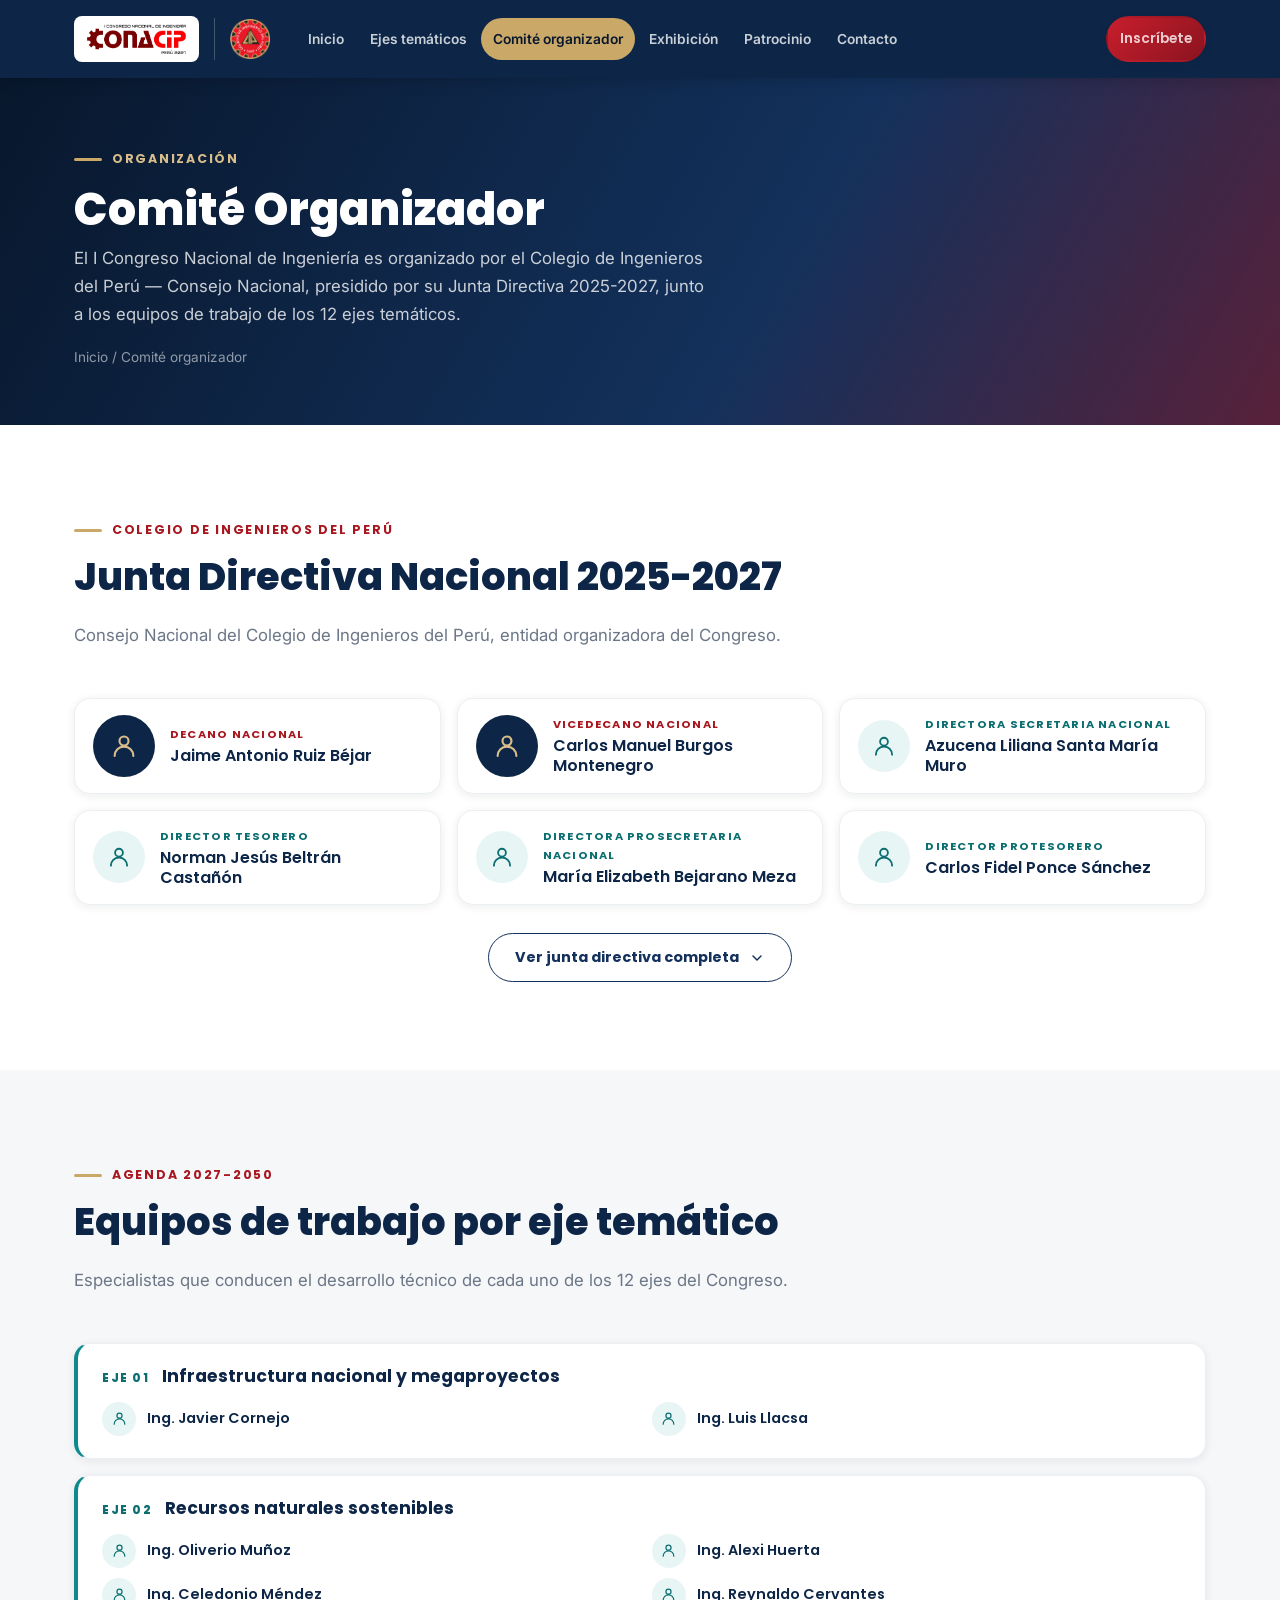
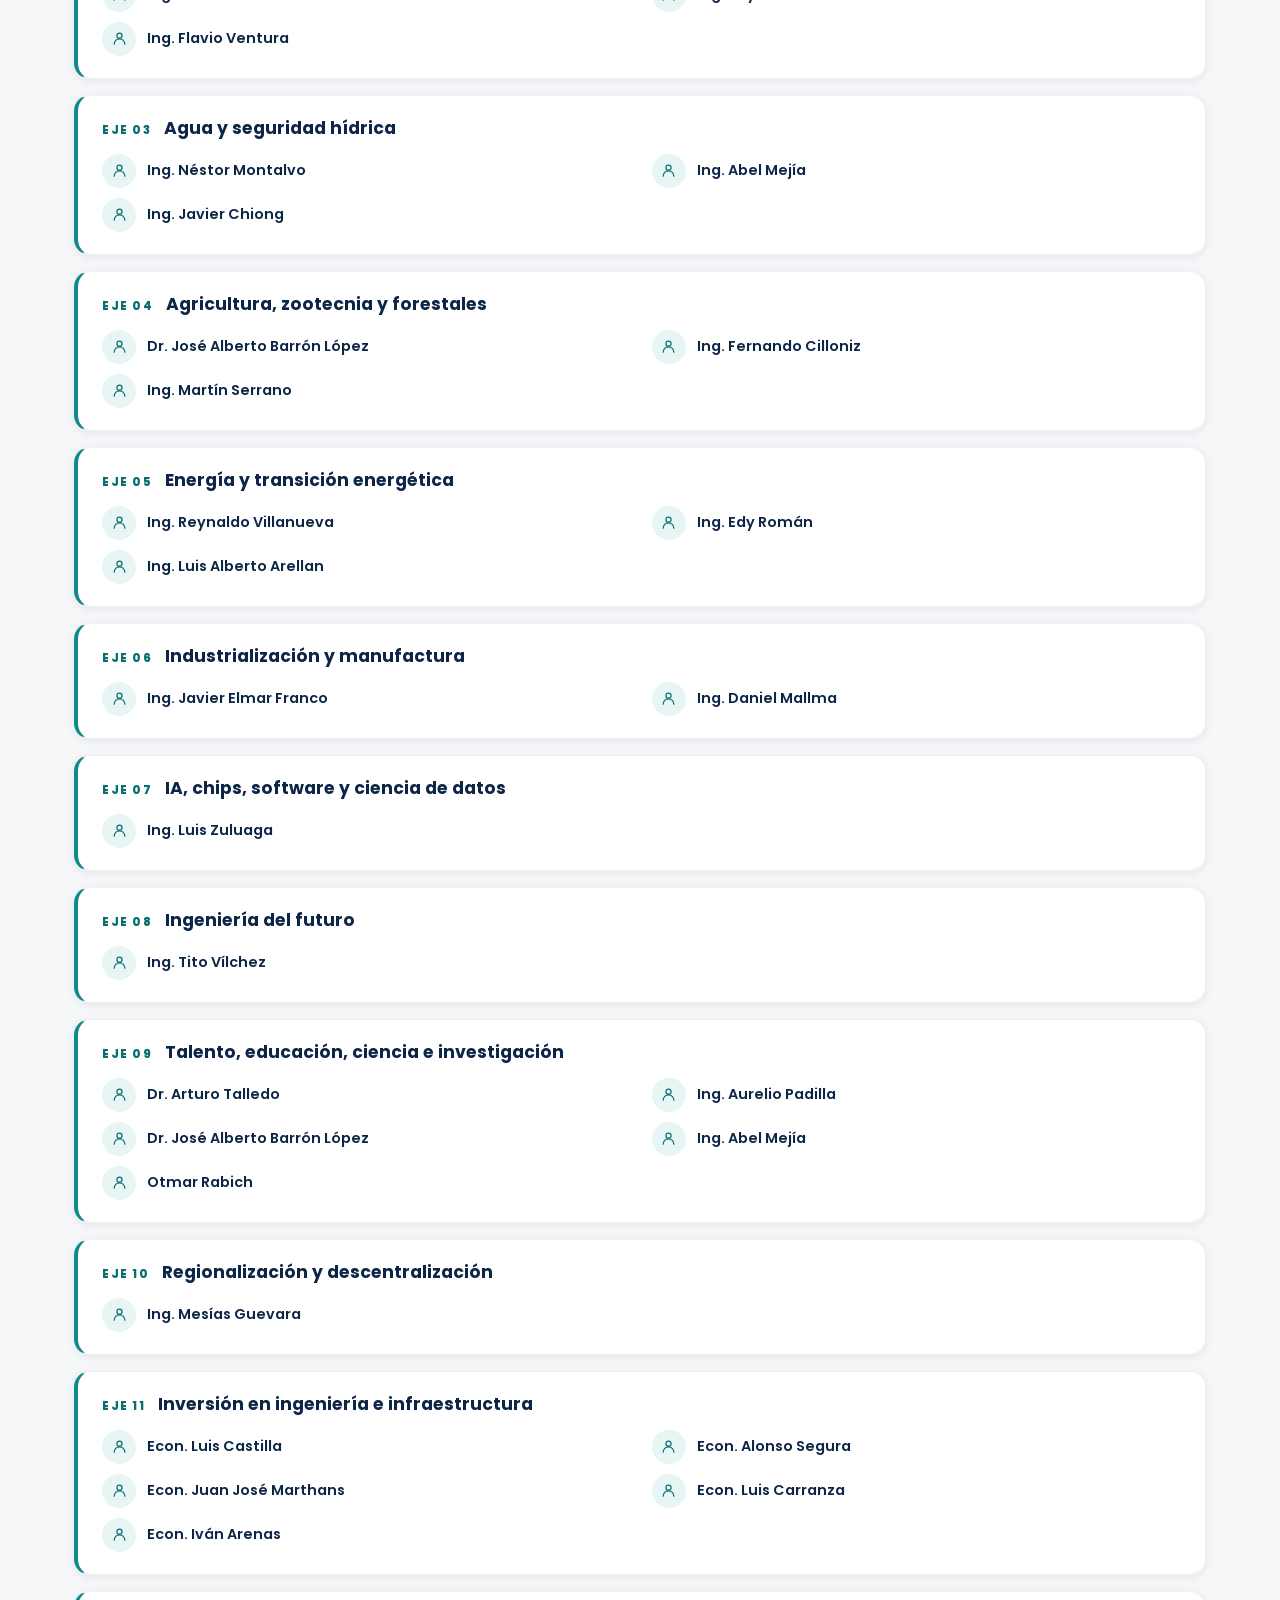
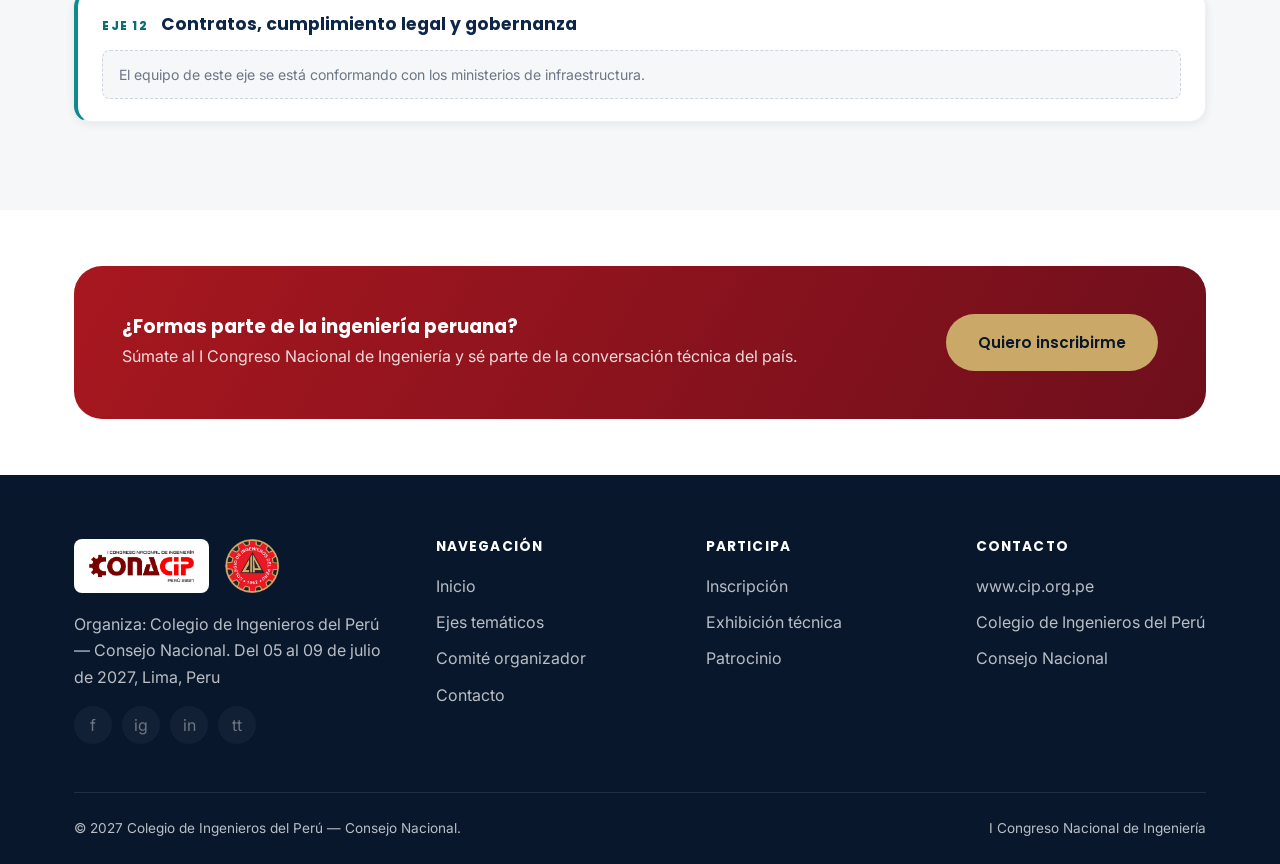
==== comite-organizador.html @ ab1a4683 "V1: VersionEstableDiseñoPrincipal" ====
<!DOCTYPE html>
<html lang="es">
<head>
<meta charset="UTF-8">
<meta name="viewport" content="width=device-width, initial-scale=1.0">
<title>Comité Organizador — I Congreso Nacional de Ingeniería 2027</title>
<meta name="description" content="Comité Organizador del I Congreso Nacional de Ingeniería: Junta Directiva 2025-2027 del Colegio de Ingenieros del Perú y equipos de trabajo de los 12 ejes temáticos.">
<link rel="preconnect" href="https://fonts.googleapis.com">
<link rel="preconnect" href="https://fonts.gstatic.com" crossorigin>
<link href="https://fonts.googleapis.com/css2?family=Inter:wght@400;500;600;700&family=Poppins:wght@600;700;800&display=swap" rel="stylesheet">
<link rel="stylesheet" href="css/styles.css">
<link rel="stylesheet" href="css/styles-v3.css">
<script>
/* Habilita la aparicion al hacer scroll antes del primer pintado, para que el
   contenido no se vea y luego se esconda. Si js/main.js no llega a activar el
   observador, el respaldo muestra todo igualmente. */
(function () {
  var d = document.documentElement;
  d.classList.add("reveal-on");
  setTimeout(function () {
    if (!d.classList.contains("reveal-ready")) d.classList.remove("reveal-on");
  }, 2500);
})();
</script>
</head>
<body class="v3">

<header class="site-header">
  <div class="container">
    <a href="index.html" class="brand-lockup" aria-label="I Congreso Nacional de Ingeniería — Colegio de Ingenieros del Perú">
      <span class="plate"><img src="assets/img/logo-conacip.png" alt="I Congreso Nacional de Ingeniería — CONACIP Perú 2027"></span>
      <span class="rule" aria-hidden="true"></span>
      <img src="assets/img/logo-cip-seal.png" alt="Colegio de Ingenieros del Perú" class="seal">
    </a>
    <nav class="nav">
      <a href="index.html">Inicio</a>
      <a href="ejes-tematicos.html">Ejes temáticos</a>
      <a href="comite-organizador.html" class="active">Comité organizador</a>
      <a href="exhibicion.html">Exhibición</a>
      <a href="patrocinio.html">Patrocinio</a>
      <a href="contacto.html">Contacto</a>
      <a href="inscripcion.html" class="btn btn-primary nav-cta">Inscríbete</a>
    </nav>
    <button class="nav-toggle" aria-label="Abrir menú" aria-expanded="false">
      <span></span><span></span><span></span>
    </button>
  </div>
</header>

<div class="page-header">
  <div class="container">
    <span class="eyebrow">Organización</span>
    <h1>Comité Organizador</h1>
    <p>El I Congreso Nacional de Ingeniería es organizado por el Colegio de Ingenieros del Perú — Consejo Nacional, presidido por su Junta Directiva 2025-2027, junto a los equipos de trabajo de los 12 ejes temáticos.</p>
    <p class="crumb"><a href="index.html">Inicio</a> / Comité organizador</p>
  </div>
</div>

<section>
  <div class="container">
    <div class="section-head">
      <span class="eyebrow">Colegio de Ingenieros del Perú</span>
      <h2>Junta Directiva Nacional 2025-2027</h2>
      <p>Consejo Nacional del Colegio de Ingenieros del Perú, entidad organizadora del Congreso.</p>
    </div>

    <!-- Junta Directiva Nacional: los seis cargos nacionales -->
    <div class="personas">
          <div class="persona persona-lead">
            <span class="avatar"><svg viewBox="0 0 24 24" fill="none" stroke="currentColor" stroke-width="1.7" stroke-linecap="round" stroke-linejoin="round" aria-hidden="true"><circle cx="12" cy="8" r="3.6"/><path d="M4.5 20a7.5 7.5 0 0 1 15 0"/></svg></span>
            <div class="persona-datos">
              <span class="persona-cargo">Decano Nacional</span>
              <span class="persona-nombre">Jaime Antonio Ruiz Béjar</span>
            </div>
          </div>
          <div class="persona persona-lead">
            <span class="avatar"><svg viewBox="0 0 24 24" fill="none" stroke="currentColor" stroke-width="1.7" stroke-linecap="round" stroke-linejoin="round" aria-hidden="true"><circle cx="12" cy="8" r="3.6"/><path d="M4.5 20a7.5 7.5 0 0 1 15 0"/></svg></span>
            <div class="persona-datos">
              <span class="persona-cargo">Vicedecano Nacional</span>
              <span class="persona-nombre">Carlos Manuel Burgos Montenegro</span>
            </div>
          </div>
          <div class="persona">
            <span class="avatar"><svg viewBox="0 0 24 24" fill="none" stroke="currentColor" stroke-width="1.7" stroke-linecap="round" stroke-linejoin="round" aria-hidden="true"><circle cx="12" cy="8" r="3.6"/><path d="M4.5 20a7.5 7.5 0 0 1 15 0"/></svg></span>
            <div class="persona-datos">
              <span class="persona-cargo">Directora Secretaria Nacional</span>
              <span class="persona-nombre">Azucena Liliana Santa María Muro</span>
            </div>
          </div>
          <div class="persona">
            <span class="avatar"><svg viewBox="0 0 24 24" fill="none" stroke="currentColor" stroke-width="1.7" stroke-linecap="round" stroke-linejoin="round" aria-hidden="true"><circle cx="12" cy="8" r="3.6"/><path d="M4.5 20a7.5 7.5 0 0 1 15 0"/></svg></span>
            <div class="persona-datos">
              <span class="persona-cargo">Director Tesorero</span>
              <span class="persona-nombre">Norman Jesús Beltrán Castañón</span>
            </div>
          </div>
          <div class="persona">
            <span class="avatar"><svg viewBox="0 0 24 24" fill="none" stroke="currentColor" stroke-width="1.7" stroke-linecap="round" stroke-linejoin="round" aria-hidden="true"><circle cx="12" cy="8" r="3.6"/><path d="M4.5 20a7.5 7.5 0 0 1 15 0"/></svg></span>
            <div class="persona-datos">
              <span class="persona-cargo">Directora Prosecretaria Nacional</span>
              <span class="persona-nombre">María Elizabeth Bejarano Meza</span>
            </div>
          </div>
          <div class="persona">
            <span class="avatar"><svg viewBox="0 0 24 24" fill="none" stroke="currentColor" stroke-width="1.7" stroke-linecap="round" stroke-linejoin="round" aria-hidden="true"><circle cx="12" cy="8" r="3.6"/><path d="M4.5 20a7.5 7.5 0 0 1 15 0"/></svg></span>
            <div class="persona-datos">
              <span class="persona-cargo">Director Protesorero</span>
              <span class="persona-nombre">Carlos Fidel Ponce Sánchez</span>
            </div>
          </div>
    </div>

    <div class="ver-completo">
      <!-- El panel de abajo empieza abierto; js/main.js lo cierra al cargar.
           Asi, si el JavaScript falla, la informacion sigue estando visible. -->
      <button type="button" class="btn-ver" data-ver-completo
              aria-expanded="true" aria-controls="junta-completa">
        <span>Ver junta directiva completa</span>
        <svg viewBox="0 0 24 24" fill="none" stroke="currentColor" stroke-width="2.2"
             stroke-linecap="round" stroke-linejoin="round" aria-hidden="true">
          <path d="M6 9l6 6 6-6"/>
        </svg>
      </button>
    </div>

    <div class="panel-junta" id="junta-completa">
      <div class="bloque">
        <h3>Past Decana Nacional</h3>
        <div class="personas">
          <div class="persona">
            <span class="avatar"><svg viewBox="0 0 24 24" fill="none" stroke="currentColor" stroke-width="1.7" stroke-linecap="round" stroke-linejoin="round" aria-hidden="true"><circle cx="12" cy="8" r="3.6"/><path d="M4.5 20a7.5 7.5 0 0 1 15 0"/></svg></span>
            <div class="persona-datos">
              <span class="persona-cargo">Past Decana Nacional</span>
              <span class="persona-nombre">María del Carmen Ponce Mejía</span>
            </div>
          </div>
        </div>
      </div>

      <div class="bloque">
        <h3>Decanos de Consejos Departamentales</h3>
        <div class="personas">
          <div class="persona">
            <span class="avatar"><svg viewBox="0 0 24 24" fill="none" stroke="currentColor" stroke-width="1.7" stroke-linecap="round" stroke-linejoin="round" aria-hidden="true"><circle cx="12" cy="8" r="3.6"/><path d="M4.5 20a7.5 7.5 0 0 1 15 0"/></svg></span>
            <div class="persona-datos">
              <span class="persona-cargo">Decano CD Amazonas</span>
              <span class="persona-nombre">Carlos Humberto Durango Guerra</span>
            </div>
          </div>
          <div class="persona">
            <span class="avatar"><svg viewBox="0 0 24 24" fill="none" stroke="currentColor" stroke-width="1.7" stroke-linecap="round" stroke-linejoin="round" aria-hidden="true"><circle cx="12" cy="8" r="3.6"/><path d="M4.5 20a7.5 7.5 0 0 1 15 0"/></svg></span>
            <div class="persona-datos">
              <span class="persona-cargo">Decano CD Apurímac</span>
              <span class="persona-nombre">William Hurtado Casaverde</span>
            </div>
          </div>
          <div class="persona">
            <span class="avatar"><svg viewBox="0 0 24 24" fill="none" stroke="currentColor" stroke-width="1.7" stroke-linecap="round" stroke-linejoin="round" aria-hidden="true"><circle cx="12" cy="8" r="3.6"/><path d="M4.5 20a7.5 7.5 0 0 1 15 0"/></svg></span>
            <div class="persona-datos">
              <span class="persona-cargo">Decano CD Huancavelica</span>
              <span class="persona-nombre">José Cayllahua Castro</span>
            </div>
          </div>
          <div class="persona">
            <span class="avatar"><svg viewBox="0 0 24 24" fill="none" stroke="currentColor" stroke-width="1.7" stroke-linecap="round" stroke-linejoin="round" aria-hidden="true"><circle cx="12" cy="8" r="3.6"/><path d="M4.5 20a7.5 7.5 0 0 1 15 0"/></svg></span>
            <div class="persona-datos">
              <span class="persona-cargo">Decano CD Huánuco</span>
              <span class="persona-nombre">Fernando Husserl Espinoza Soto</span>
            </div>
          </div>
          <div class="persona">
            <span class="avatar"><svg viewBox="0 0 24 24" fill="none" stroke="currentColor" stroke-width="1.7" stroke-linecap="round" stroke-linejoin="round" aria-hidden="true"><circle cx="12" cy="8" r="3.6"/><path d="M4.5 20a7.5 7.5 0 0 1 15 0"/></svg></span>
            <div class="persona-datos">
              <span class="persona-cargo">Decano CD Ica</span>
              <span class="persona-nombre">Ángel Rosan Huanca Borda</span>
            </div>
          </div>
          <div class="persona">
            <span class="avatar"><svg viewBox="0 0 24 24" fill="none" stroke="currentColor" stroke-width="1.7" stroke-linecap="round" stroke-linejoin="round" aria-hidden="true"><circle cx="12" cy="8" r="3.6"/><path d="M4.5 20a7.5 7.5 0 0 1 15 0"/></svg></span>
            <div class="persona-datos">
              <span class="persona-cargo">Decano CD Junín</span>
              <span class="persona-nombre">Nilo Maximino Fernández Aquino</span>
            </div>
          </div>
          <div class="persona">
            <span class="avatar"><svg viewBox="0 0 24 24" fill="none" stroke="currentColor" stroke-width="1.7" stroke-linecap="round" stroke-linejoin="round" aria-hidden="true"><circle cx="12" cy="8" r="3.6"/><path d="M4.5 20a7.5 7.5 0 0 1 15 0"/></svg></span>
            <div class="persona-datos">
              <span class="persona-cargo">Decano CD Loreto</span>
              <span class="persona-nombre">Jimmy Max Ramírez Villacorta</span>
            </div>
          </div>
          <div class="persona">
            <span class="avatar"><svg viewBox="0 0 24 24" fill="none" stroke="currentColor" stroke-width="1.7" stroke-linecap="round" stroke-linejoin="round" aria-hidden="true"><circle cx="12" cy="8" r="3.6"/><path d="M4.5 20a7.5 7.5 0 0 1 15 0"/></svg></span>
            <div class="persona-datos">
              <span class="persona-cargo">Decano CD Pasco</span>
              <span class="persona-nombre">Eduardo Juan Rojas Quispe</span>
            </div>
          </div>
          <div class="persona">
            <span class="avatar"><svg viewBox="0 0 24 24" fill="none" stroke="currentColor" stroke-width="1.7" stroke-linecap="round" stroke-linejoin="round" aria-hidden="true"><circle cx="12" cy="8" r="3.6"/><path d="M4.5 20a7.5 7.5 0 0 1 15 0"/></svg></span>
            <div class="persona-datos">
              <span class="persona-cargo">Decano CD Puno</span>
              <span class="persona-nombre">Wilhem Rogger Limachi Viamonte</span>
            </div>
          </div>
          <div class="persona">
            <span class="avatar"><svg viewBox="0 0 24 24" fill="none" stroke="currentColor" stroke-width="1.7" stroke-linecap="round" stroke-linejoin="round" aria-hidden="true"><circle cx="12" cy="8" r="3.6"/><path d="M4.5 20a7.5 7.5 0 0 1 15 0"/></svg></span>
            <div class="persona-datos">
              <span class="persona-cargo">Decano CD Tacna</span>
              <span class="persona-nombre">Rómulo Martín Chapi Riquelme</span>
            </div>
          </div>
          <div class="persona">
            <span class="avatar"><svg viewBox="0 0 24 24" fill="none" stroke="currentColor" stroke-width="1.7" stroke-linecap="round" stroke-linejoin="round" aria-hidden="true"><circle cx="12" cy="8" r="3.6"/><path d="M4.5 20a7.5 7.5 0 0 1 15 0"/></svg></span>
            <div class="persona-datos">
              <span class="persona-cargo">Decano CD Ucayali</span>
              <span class="persona-nombre">Manuel Antonio Gómez Ramírez</span>
            </div>
          </div>
        </div>
      </div>

      <p class="fuente-oficial">Relación oficial de directivos en
        <a href="https://www.cip.org.pe/directivos/" target="_blank" rel="noopener">cip.org.pe/directivos</a>.</p>
    </div>
  </div>
</section>

<section class="bg-gray">
  <div class="container">
    <div class="section-head">
      <span class="eyebrow">Agenda 2027-2050</span>
      <h2>Equipos de trabajo por eje temático</h2>
      <p>Especialistas que conducen el desarrollo técnico de cada uno de los 12 ejes del Congreso.</p>
    </div>

    <div class="equipos">
      <article class="equipo">
        <div class="equipo-head">
          <span class="equipo-num">Eje 01</span>
          <h3><a href="eje.html?eje=1">Infraestructura nacional y megaproyectos</a></h3>
        </div>
        <ul class="equipo-miembros">
          <li><span class="avatar"><svg viewBox="0 0 24 24" fill="none" stroke="currentColor" stroke-width="1.7" stroke-linecap="round" stroke-linejoin="round" aria-hidden="true"><circle cx="12" cy="8" r="3.6"/><path d="M4.5 20a7.5 7.5 0 0 1 15 0"/></svg></span><b>Ing. Javier Cornejo</b></li>
          <li><span class="avatar"><svg viewBox="0 0 24 24" fill="none" stroke="currentColor" stroke-width="1.7" stroke-linecap="round" stroke-linejoin="round" aria-hidden="true"><circle cx="12" cy="8" r="3.6"/><path d="M4.5 20a7.5 7.5 0 0 1 15 0"/></svg></span><b>Ing. Luis Llacsa</b></li>
        </ul>
      </article>
      <article class="equipo">
        <div class="equipo-head">
          <span class="equipo-num">Eje 02</span>
          <h3><a href="eje.html?eje=2">Recursos naturales sostenibles</a></h3>
        </div>
        <ul class="equipo-miembros">
          <li><span class="avatar"><svg viewBox="0 0 24 24" fill="none" stroke="currentColor" stroke-width="1.7" stroke-linecap="round" stroke-linejoin="round" aria-hidden="true"><circle cx="12" cy="8" r="3.6"/><path d="M4.5 20a7.5 7.5 0 0 1 15 0"/></svg></span><b>Ing. Oliverio Muñoz</b></li>
          <li><span class="avatar"><svg viewBox="0 0 24 24" fill="none" stroke="currentColor" stroke-width="1.7" stroke-linecap="round" stroke-linejoin="round" aria-hidden="true"><circle cx="12" cy="8" r="3.6"/><path d="M4.5 20a7.5 7.5 0 0 1 15 0"/></svg></span><b>Ing. Alexi Huerta</b></li>
          <li><span class="avatar"><svg viewBox="0 0 24 24" fill="none" stroke="currentColor" stroke-width="1.7" stroke-linecap="round" stroke-linejoin="round" aria-hidden="true"><circle cx="12" cy="8" r="3.6"/><path d="M4.5 20a7.5 7.5 0 0 1 15 0"/></svg></span><b>Ing. Celedonio Méndez</b></li>
          <li><span class="avatar"><svg viewBox="0 0 24 24" fill="none" stroke="currentColor" stroke-width="1.7" stroke-linecap="round" stroke-linejoin="round" aria-hidden="true"><circle cx="12" cy="8" r="3.6"/><path d="M4.5 20a7.5 7.5 0 0 1 15 0"/></svg></span><b>Ing. Reynaldo Cervantes</b></li>
          <li><span class="avatar"><svg viewBox="0 0 24 24" fill="none" stroke="currentColor" stroke-width="1.7" stroke-linecap="round" stroke-linejoin="round" aria-hidden="true"><circle cx="12" cy="8" r="3.6"/><path d="M4.5 20a7.5 7.5 0 0 1 15 0"/></svg></span><b>Ing. Flavio Ventura</b></li>
        </ul>
      </article>
      <article class="equipo">
        <div class="equipo-head">
          <span class="equipo-num">Eje 03</span>
          <h3><a href="eje.html?eje=3">Agua y seguridad hídrica</a></h3>
        </div>
        <ul class="equipo-miembros">
          <li><span class="avatar"><svg viewBox="0 0 24 24" fill="none" stroke="currentColor" stroke-width="1.7" stroke-linecap="round" stroke-linejoin="round" aria-hidden="true"><circle cx="12" cy="8" r="3.6"/><path d="M4.5 20a7.5 7.5 0 0 1 15 0"/></svg></span><b>Ing. Néstor Montalvo</b></li>
          <li><span class="avatar"><svg viewBox="0 0 24 24" fill="none" stroke="currentColor" stroke-width="1.7" stroke-linecap="round" stroke-linejoin="round" aria-hidden="true"><circle cx="12" cy="8" r="3.6"/><path d="M4.5 20a7.5 7.5 0 0 1 15 0"/></svg></span><b>Ing. Abel Mejía</b></li>
          <li><span class="avatar"><svg viewBox="0 0 24 24" fill="none" stroke="currentColor" stroke-width="1.7" stroke-linecap="round" stroke-linejoin="round" aria-hidden="true"><circle cx="12" cy="8" r="3.6"/><path d="M4.5 20a7.5 7.5 0 0 1 15 0"/></svg></span><b>Ing. Javier Chiong</b></li>
        </ul>
      </article>
      <article class="equipo">
        <div class="equipo-head">
          <span class="equipo-num">Eje 04</span>
          <h3><a href="eje.html?eje=4">Agricultura, zootecnia y forestales</a></h3>
        </div>
        <ul class="equipo-miembros">
          <li><span class="avatar"><svg viewBox="0 0 24 24" fill="none" stroke="currentColor" stroke-width="1.7" stroke-linecap="round" stroke-linejoin="round" aria-hidden="true"><circle cx="12" cy="8" r="3.6"/><path d="M4.5 20a7.5 7.5 0 0 1 15 0"/></svg></span><b>Dr. José Alberto Barrón López</b></li>
          <li><span class="avatar"><svg viewBox="0 0 24 24" fill="none" stroke="currentColor" stroke-width="1.7" stroke-linecap="round" stroke-linejoin="round" aria-hidden="true"><circle cx="12" cy="8" r="3.6"/><path d="M4.5 20a7.5 7.5 0 0 1 15 0"/></svg></span><b>Ing. Fernando Cilloniz</b></li>
          <li><span class="avatar"><svg viewBox="0 0 24 24" fill="none" stroke="currentColor" stroke-width="1.7" stroke-linecap="round" stroke-linejoin="round" aria-hidden="true"><circle cx="12" cy="8" r="3.6"/><path d="M4.5 20a7.5 7.5 0 0 1 15 0"/></svg></span><b>Ing. Martín Serrano</b></li>
        </ul>
      </article>
      <article class="equipo">
        <div class="equipo-head">
          <span class="equipo-num">Eje 05</span>
          <h3><a href="eje.html?eje=5">Energía y transición energética</a></h3>
        </div>
        <ul class="equipo-miembros">
          <li><span class="avatar"><svg viewBox="0 0 24 24" fill="none" stroke="currentColor" stroke-width="1.7" stroke-linecap="round" stroke-linejoin="round" aria-hidden="true"><circle cx="12" cy="8" r="3.6"/><path d="M4.5 20a7.5 7.5 0 0 1 15 0"/></svg></span><b>Ing. Reynaldo Villanueva</b></li>
          <li><span class="avatar"><svg viewBox="0 0 24 24" fill="none" stroke="currentColor" stroke-width="1.7" stroke-linecap="round" stroke-linejoin="round" aria-hidden="true"><circle cx="12" cy="8" r="3.6"/><path d="M4.5 20a7.5 7.5 0 0 1 15 0"/></svg></span><b>Ing. Edy Román</b></li>
          <li><span class="avatar"><svg viewBox="0 0 24 24" fill="none" stroke="currentColor" stroke-width="1.7" stroke-linecap="round" stroke-linejoin="round" aria-hidden="true"><circle cx="12" cy="8" r="3.6"/><path d="M4.5 20a7.5 7.5 0 0 1 15 0"/></svg></span><b>Ing. Luis Alberto Arellan</b></li>
        </ul>
      </article>
      <article class="equipo">
        <div class="equipo-head">
          <span class="equipo-num">Eje 06</span>
          <h3><a href="eje.html?eje=6">Industrialización y manufactura</a></h3>
        </div>
        <ul class="equipo-miembros">
          <li><span class="avatar"><svg viewBox="0 0 24 24" fill="none" stroke="currentColor" stroke-width="1.7" stroke-linecap="round" stroke-linejoin="round" aria-hidden="true"><circle cx="12" cy="8" r="3.6"/><path d="M4.5 20a7.5 7.5 0 0 1 15 0"/></svg></span><b>Ing. Javier Elmar Franco</b></li>
          <li><span class="avatar"><svg viewBox="0 0 24 24" fill="none" stroke="currentColor" stroke-width="1.7" stroke-linecap="round" stroke-linejoin="round" aria-hidden="true"><circle cx="12" cy="8" r="3.6"/><path d="M4.5 20a7.5 7.5 0 0 1 15 0"/></svg></span><b>Ing. Daniel Mallma</b></li>
        </ul>
      </article>
      <article class="equipo">
        <div class="equipo-head">
          <span class="equipo-num">Eje 07</span>
          <h3><a href="eje.html?eje=7">IA, chips, software y ciencia de datos</a></h3>
        </div>
        <ul class="equipo-miembros">
          <li><span class="avatar"><svg viewBox="0 0 24 24" fill="none" stroke="currentColor" stroke-width="1.7" stroke-linecap="round" stroke-linejoin="round" aria-hidden="true"><circle cx="12" cy="8" r="3.6"/><path d="M4.5 20a7.5 7.5 0 0 1 15 0"/></svg></span><b>Ing. Luis Zuluaga</b></li>
        </ul>
      </article>
      <article class="equipo">
        <div class="equipo-head">
          <span class="equipo-num">Eje 08</span>
          <h3><a href="eje.html?eje=8">Ingeniería del futuro</a></h3>
        </div>
        <ul class="equipo-miembros">
          <li><span class="avatar"><svg viewBox="0 0 24 24" fill="none" stroke="currentColor" stroke-width="1.7" stroke-linecap="round" stroke-linejoin="round" aria-hidden="true"><circle cx="12" cy="8" r="3.6"/><path d="M4.5 20a7.5 7.5 0 0 1 15 0"/></svg></span><b>Ing. Tito Vílchez</b></li>
        </ul>
      </article>
      <article class="equipo">
        <div class="equipo-head">
          <span class="equipo-num">Eje 09</span>
          <h3><a href="eje.html?eje=9">Talento, educación, ciencia e investigación</a></h3>
        </div>
        <ul class="equipo-miembros">
          <li><span class="avatar"><svg viewBox="0 0 24 24" fill="none" stroke="currentColor" stroke-width="1.7" stroke-linecap="round" stroke-linejoin="round" aria-hidden="true"><circle cx="12" cy="8" r="3.6"/><path d="M4.5 20a7.5 7.5 0 0 1 15 0"/></svg></span><b>Dr. Arturo Talledo</b></li>
          <li><span class="avatar"><svg viewBox="0 0 24 24" fill="none" stroke="currentColor" stroke-width="1.7" stroke-linecap="round" stroke-linejoin="round" aria-hidden="true"><circle cx="12" cy="8" r="3.6"/><path d="M4.5 20a7.5 7.5 0 0 1 15 0"/></svg></span><b>Ing. Aurelio Padilla</b></li>
          <li><span class="avatar"><svg viewBox="0 0 24 24" fill="none" stroke="currentColor" stroke-width="1.7" stroke-linecap="round" stroke-linejoin="round" aria-hidden="true"><circle cx="12" cy="8" r="3.6"/><path d="M4.5 20a7.5 7.5 0 0 1 15 0"/></svg></span><b>Dr. José Alberto Barrón López</b></li>
          <li><span class="avatar"><svg viewBox="0 0 24 24" fill="none" stroke="currentColor" stroke-width="1.7" stroke-linecap="round" stroke-linejoin="round" aria-hidden="true"><circle cx="12" cy="8" r="3.6"/><path d="M4.5 20a7.5 7.5 0 0 1 15 0"/></svg></span><b>Ing. Abel Mejía</b></li>
          <li><span class="avatar"><svg viewBox="0 0 24 24" fill="none" stroke="currentColor" stroke-width="1.7" stroke-linecap="round" stroke-linejoin="round" aria-hidden="true"><circle cx="12" cy="8" r="3.6"/><path d="M4.5 20a7.5 7.5 0 0 1 15 0"/></svg></span><b>Otmar Rabich</b></li>
        </ul>
      </article>
      <article class="equipo">
        <div class="equipo-head">
          <span class="equipo-num">Eje 10</span>
          <h3><a href="eje.html?eje=10">Regionalización y descentralización</a></h3>
        </div>
        <ul class="equipo-miembros">
          <li><span class="avatar"><svg viewBox="0 0 24 24" fill="none" stroke="currentColor" stroke-width="1.7" stroke-linecap="round" stroke-linejoin="round" aria-hidden="true"><circle cx="12" cy="8" r="3.6"/><path d="M4.5 20a7.5 7.5 0 0 1 15 0"/></svg></span><b>Ing. Mesías Guevara</b></li>
        </ul>
      </article>
      <article class="equipo">
        <div class="equipo-head">
          <span class="equipo-num">Eje 11</span>
          <h3><a href="eje.html?eje=11">Inversión en ingeniería e infraestructura</a></h3>
        </div>
        <ul class="equipo-miembros">
          <li><span class="avatar"><svg viewBox="0 0 24 24" fill="none" stroke="currentColor" stroke-width="1.7" stroke-linecap="round" stroke-linejoin="round" aria-hidden="true"><circle cx="12" cy="8" r="3.6"/><path d="M4.5 20a7.5 7.5 0 0 1 15 0"/></svg></span><b>Econ. Luis Castilla</b></li>
          <li><span class="avatar"><svg viewBox="0 0 24 24" fill="none" stroke="currentColor" stroke-width="1.7" stroke-linecap="round" stroke-linejoin="round" aria-hidden="true"><circle cx="12" cy="8" r="3.6"/><path d="M4.5 20a7.5 7.5 0 0 1 15 0"/></svg></span><b>Econ. Alonso Segura</b></li>
          <li><span class="avatar"><svg viewBox="0 0 24 24" fill="none" stroke="currentColor" stroke-width="1.7" stroke-linecap="round" stroke-linejoin="round" aria-hidden="true"><circle cx="12" cy="8" r="3.6"/><path d="M4.5 20a7.5 7.5 0 0 1 15 0"/></svg></span><b>Econ. Juan José Marthans</b></li>
          <li><span class="avatar"><svg viewBox="0 0 24 24" fill="none" stroke="currentColor" stroke-width="1.7" stroke-linecap="round" stroke-linejoin="round" aria-hidden="true"><circle cx="12" cy="8" r="3.6"/><path d="M4.5 20a7.5 7.5 0 0 1 15 0"/></svg></span><b>Econ. Luis Carranza</b></li>
          <li><span class="avatar"><svg viewBox="0 0 24 24" fill="none" stroke="currentColor" stroke-width="1.7" stroke-linecap="round" stroke-linejoin="round" aria-hidden="true"><circle cx="12" cy="8" r="3.6"/><path d="M4.5 20a7.5 7.5 0 0 1 15 0"/></svg></span><b>Econ. Iván Arenas</b></li>
        </ul>
      </article>
      <article class="equipo">
        <div class="equipo-head">
          <span class="equipo-num">Eje 12</span>
          <h3><a href="eje.html?eje=12">Contratos, cumplimiento legal y gobernanza</a></h3>
        </div>
        <p class="equipo-pendiente">El equipo de este eje se está conformando con los ministerios de infraestructura.</p>
      </article>
    </div>
  </div>
</section>

<section class="tight">
  <div class="container">
    <div class="cta-banner">
      <div>
        <h3>¿Formas parte de la ingeniería peruana?</h3>
        <p>Súmate al I Congreso Nacional de Ingeniería y sé parte de la conversación técnica del país.</p>
      </div>
      <a href="inscripcion.html" class="btn btn-gold">Quiero inscribirme</a>
    </div>
  </div>
</section>

<footer class="site-footer">
  <div class="container">
    <div class="footer-grid">
      <div class="footer-col">
        <div class="footer-brand">
          <span class="mark-badge"><img src="assets/img/logo-conacip.png" alt="I Congreso Nacional de Ingeniería"></span>
          <img class="seal" src="assets/img/logo-cip-seal.png" alt="Colegio de Ingenieros del Perú">
        </div>
        <p>Organiza: Colegio de Ingenieros del Perú — Consejo Nacional. Del 05 al 09 de julio de 2027, Lima, Peru</p>
        <div class="footer-social">
          <a href="#" aria-label="Facebook (próximamente)" title="Próximamente">f</a>
          <a href="#" aria-label="Instagram (próximamente)" title="Próximamente">ig</a>
          <a href="#" aria-label="LinkedIn (próximamente)" title="Próximamente">in</a>
          <a href="#" aria-label="TikTok (próximamente)" title="Próximamente">tt</a>
        </div>
      </div>
      <div class="footer-col">
        <h4>Navegación</h4>
        <ul>
          <li><a href="index.html">Inicio</a></li>
          <li><a href="ejes-tematicos.html">Ejes temáticos</a></li>
          <li><a href="comite-organizador.html">Comité organizador</a></li>
          <li><a href="contacto.html">Contacto</a></li>
        </ul>
      </div>
      <div class="footer-col">
        <h4>Participa</h4>
        <ul>
          <li><a href="inscripcion.html">Inscripción</a></li>
          <li><a href="exhibicion.html">Exhibición técnica</a></li>
          <li><a href="patrocinio.html">Patrocinio</a></li>
        </ul>
      </div>
      <div class="footer-col">
        <h4>Contacto</h4>
        <ul>
          <li><a href="https://www.cip.org.pe" target="_blank" rel="noopener">www.cip.org.pe</a></li>
          <li>Colegio de Ingenieros del Perú</li>
          <li>Consejo Nacional</li>
        </ul>
      </div>
    </div>
    <div class="footer-bottom">
      <span>© 2027 Colegio de Ingenieros del Perú — Consejo Nacional.</span>
      <span>I Congreso Nacional de Ingeniería</span>
    </div>
  </div>
</footer>

<script src="js/main.js"></script>
</body>
</html>
---- css/styles.css ----
/* ==========================================================================
   I Congreso Nacional de Ingeniería — CIP-CN 2027
   ========================================================================== */

:root {
  --navy-950: #08172c;
  --navy-900: #0d2647;
  --navy-800: #13315c;
  --navy-700: #1c4272;
  --red-900: #6e0f1c;
  --red-800: #8b1420;
  --red-700: #a8171f;
  --red-600: #c81e2c;
  --gold-500: #c9a868;
  --gold-400: #d9bd8a;
  --gray-050: #f6f7f9;
  --gray-100: #eceff3;
  --gray-300: #cdd4dd;
  --gray-500: #6b7686;
  --gray-700: #3c4652;
  --white: #ffffff;

  --font-head: "Poppins", "Montserrat", system-ui, sans-serif;
  --font-body: "Inter", system-ui, -apple-system, sans-serif;

  --radius-sm: 8px;
  --radius-md: 16px;
  --radius-lg: 28px;
  --radius-pill: 999px;

  --shadow-sm: 0 2px 10px rgba(8, 23, 44, 0.08);
  --shadow-md: 0 10px 30px rgba(8, 23, 44, 0.14);
  --shadow-lg: 0 20px 50px rgba(8, 23, 44, 0.22);

  --container-w: 1180px;
}

/* Reset ------------------------------------------------------------------ */

*, *::before, *::after { box-sizing: border-box; }
html { scroll-behavior: smooth; }
body {
  margin: 0;
  font-family: var(--font-body);
  color: var(--gray-700);
  background: var(--white);
  line-height: 1.65;
  -webkit-font-smoothing: antialiased;
}
img { max-width: 100%; display: block; }
a { color: inherit; text-decoration: none; }
ul { margin: 0; padding: 0; list-style: none; }
h1, h2, h3, h4 {
  font-family: var(--font-head);
  color: var(--navy-900);
  line-height: 1.15;
  margin: 0 0 0.6em;
}
p { margin: 0 0 1em; }
button { font-family: inherit; cursor: pointer; }
input, textarea { font-family: inherit; }

.container {
  width: 100%;
  max-width: var(--container-w);
  margin: 0 auto;
  padding: 0 24px;
}

section { padding: 88px 0; }
section.tight { padding: 56px 0; }
.bg-gray { background: var(--gray-050); }
.bg-navy { background: var(--navy-900); color: rgba(255,255,255,0.9); }
.bg-navy h2, .bg-navy h3 { color: #fff; }

/* Section heading ---------------------------------------------------------*/

.eyebrow {
  display: inline-flex;
  align-items: center;
  gap: 10px;
  font-family: var(--font-head);
  font-weight: 700;
  font-size: 0.78rem;
  letter-spacing: 0.14em;
  text-transform: uppercase;
  color: var(--red-700);
  margin-bottom: 14px;
}
.eyebrow::before {
  content: "";
  width: 28px;
  height: 3px;
  background: var(--gold-500);
  border-radius: 2px;
}
.section-head { max-width: 720px; margin-bottom: 48px; }
.section-head.center { margin-left: auto; margin-right: auto; text-align: center; }
.section-head h2 { font-size: clamp(1.7rem, 3vw, 2.4rem); font-weight: 800; }
.section-head p { color: var(--gray-500); font-size: 1.05rem; }

/* Buttons ------------------------------------------------------------------*/

.btn {
  display: inline-flex;
  align-items: center;
  justify-content: center;
  gap: 8px;
  padding: 14px 30px;
  border-radius: var(--radius-pill);
  font-family: var(--font-head);
  font-weight: 600;
  font-size: 0.95rem;
  border: 2px solid transparent;
  transition: transform 0.15s ease, box-shadow 0.15s ease, background 0.15s ease, color .15s ease;
  white-space: nowrap;
}
.btn:hover { transform: translateY(-2px); }
.btn-primary { background: linear-gradient(135deg, var(--red-600), var(--red-800)); color: #fff; box-shadow: var(--shadow-sm); }
.btn-primary:hover { box-shadow: var(--shadow-md); }
.btn-gold { background: var(--gold-500); color: var(--navy-950); }
.btn-outline { background: transparent; border-color: rgba(255,255,255,0.55); color: #fff; }
.btn-outline:hover { background: rgba(255,255,255,0.12); }
.btn-outline-navy { background: transparent; border-color: var(--navy-800); color: var(--navy-800); }
.btn-outline-navy:hover { background: var(--navy-900); color: #fff; }
.btn-block { width: 100%; }

/* Header -------------------------------------------------------------------*/

.site-header {
  position: sticky;
  top: 0;
  z-index: 100;
  background: var(--navy-900);
  box-shadow: 0 2px 14px rgba(0,0,0,0.18);
}
.site-header .container {
  display: flex;
  align-items: center;
  justify-content: space-between;
  height: 78px;
}
.brand { display: flex; align-items: center; gap: 12px; flex-shrink: 0; }
.brand img { height: 48px; width: auto; }
.brand-name {
  font-family: var(--font-head);
  font-weight: 700;
  font-size: 0.82rem;
  color: #fff;
  line-height: 1.25;
  white-space: nowrap;
}
.brand-name span { display: block; font-size: 0.68rem; font-weight: 500; color: var(--gold-400); letter-spacing: 0.06em; white-space: nowrap; }

.nav { display: flex; align-items: center; gap: 2px; }
.nav a {
  display: block;
  padding: 10px 12px;
  font-size: 0.86rem;
  font-weight: 600;
  color: rgba(255,255,255,0.78);
  border-radius: var(--radius-pill);
  white-space: nowrap;
  transition: background 0.15s ease, color 0.15s ease;
}
.nav a:hover { color: #fff; background: rgba(255,255,255,0.08); }
.nav a.active { color: var(--navy-950); background: var(--gold-500); }
.nav-cta { margin-left: 12px; }

.nav-toggle {
  display: none;
  flex-direction: column;
  gap: 5px;
  background: none;
  border: none;
  padding: 8px;
}
.nav-toggle span { width: 26px; height: 2.5px; background: #fff; border-radius: 2px; }

/* Footer ---------------------------------------------------------------- */

.site-footer { background: var(--navy-950); color: rgba(255,255,255,0.72); padding: 64px 0 0; }
.footer-grid {
  display: grid;
  grid-template-columns: 1.4fr 1fr 1fr 1fr;
  gap: 40px;
  padding-bottom: 48px;
  border-bottom: 1px solid rgba(255,255,255,0.1);
}
.footer-brand { display: flex; align-items: center; gap: 16px; margin-bottom: 18px; }
.footer-brand .mark-badge {
  display: inline-flex;
  background: #fff;
  padding: 9px 13px;
  border-radius: var(--radius-sm);
}
.footer-brand .mark-badge img { height: 38px; width: auto; }
.footer-brand .seal { height: 54px; width: auto; }
.footer-col h4 {
  color: #fff;
  font-size: 0.85rem;
  letter-spacing: 0.08em;
  text-transform: uppercase;
  margin-bottom: 18px;
}
.footer-col li { margin-bottom: 10px; }
.footer-col a:hover { color: #fff; }
.footer-social { display: flex; gap: 10px; margin-top: 10px; }
.footer-social a {
  width: 38px; height: 38px;
  display: flex; align-items: center; justify-content: center;
  border-radius: 50%;
  background: rgba(255,255,255,0.08);
  opacity: 0.55;
}
.footer-bottom {
  display: flex;
  justify-content: space-between;
  align-items: center;
  flex-wrap: wrap;
  gap: 10px;
  padding: 24px 0;
  font-size: 0.85rem;
}

.badge-soon {
  display: inline-block;
  font-size: 0.7rem;
  font-weight: 700;
  letter-spacing: 0.06em;
  text-transform: uppercase;
  color: var(--navy-950);
  background: var(--gold-500);
  padding: 3px 10px;
  border-radius: var(--radius-pill);
  margin-left: 8px;
}

/* Page header (inner pages) ------------------------------------------------*/

.page-header {
  background: linear-gradient(120deg, var(--navy-950) 0%, var(--navy-800) 60%, var(--red-800) 130%);
  padding: 64px 0 56px;
  color: #fff;
  position: relative;
  overflow: hidden;
}
.page-header .container { position: relative; z-index: 1; }
.page-header .eyebrow { color: var(--gold-400); }
.page-header .eyebrow::before { background: var(--gold-500); }
.page-header h1 { color: #fff; font-size: clamp(2rem, 4vw, 2.8rem); font-weight: 800; margin-bottom: 10px; }
.page-header p { color: rgba(255,255,255,0.78); max-width: 640px; font-size: 1.05rem; margin: 0; }
.page-header .crumb { font-size: 0.85rem; color: rgba(255,255,255,0.55); margin-top: 18px; }
.page-header .crumb a:hover { color: #fff; }

/* Variantes opcionales de cabecera. Se activan agregando la clase en el HTML
   de cada página; sin ella el .page-header queda como estaba. */

/* Foto anclada a la derecha, fundida hacia el navy por la izquierda: el texto
   siempre cae sobre fondo sólido, la foto nunca lo invade. */
.page-header--photo {
  min-height: 320px;
  display: flex;
  align-items: center;
}
.page-header--photo::after {
  content: "";
  position: absolute;
  top: 0; right: 0; bottom: 0;
  width: 58%;
  background-image: url("../assets/img/photo-sede-cuartel.jpg");
  background-size: cover;
  background-position: center 15%;
  opacity: 0.45;
  /* El borde izquierdo se disuelve, así no queda costura contra el degradado. */
  -webkit-mask-image: linear-gradient(90deg, transparent 0%, #000 48%);
  mask-image: linear-gradient(90deg, transparent 0%, #000 48%);
  z-index: 0;
}

/* Curvas de nivel de la identidad del Congreso sobre el degradado actual. */
.page-header--pattern {
  background-image:
    url("../assets/img/pattern-topo.svg"),
    linear-gradient(120deg, var(--navy-950) 0%, var(--navy-800) 60%, var(--red-800) 130%);
  background-repeat: no-repeat;
  background-size: cover, 100% 100%;
  background-position: center, center;
}

/* Hero (index) ------------------------------------------------------------*/

.hero {
  position: relative;
  color: #fff;
  background-image: linear-gradient(180deg, rgba(8,23,44,0.6) 0%, rgba(8,23,44,0.8) 55%, rgba(8,23,44,0.96) 100%),
    url("../assets/img/photo-hero-costaverde.jpg");
  background-size: cover;
  background-position: center 30%;
  padding: 72px 0 56px;
}
.hero-content { max-width: 760px; }
.hero .eyebrow { color: var(--gold-400); }
.hero h1 {
  color: #fff;
  font-size: clamp(2.2rem, 5vw, 3.6rem);
  font-weight: 800;
  letter-spacing: -0.01em;
}
.hero .lead { font-size: clamp(1.05rem, 2vw, 1.25rem); color: rgba(255,255,255,0.88); max-width: 620px; }
.hero-meta {
  display: flex;
  flex-wrap: wrap;
  gap: 14px;
  margin: 26px 0 34px;
}
.hero-meta .chip {
  display: flex;
  align-items: center;
  gap: 8px;
  background: rgba(255,255,255,0.1);
  border: 1px solid rgba(255,255,255,0.18);
  padding: 10px 18px;
  border-radius: var(--radius-pill);
  font-size: 0.9rem;
  font-weight: 600;
  backdrop-filter: blur(2px);
}
.hero-actions { display: flex; gap: 14px; flex-wrap: wrap; }

.countdown {
  display: flex;
  gap: 14px;
  margin-top: 46px;
  flex-wrap: wrap;
}
.countdown .unit {
  background: rgba(255,255,255,0.08);
  border: 1px solid rgba(255,255,255,0.16);
  border-radius: var(--radius-md);
  padding: 16px 22px;
  min-width: 88px;
  text-align: center;
  backdrop-filter: blur(3px);
}
.countdown .num {
  font-family: var(--font-head);
  font-size: clamp(1.6rem, 3vw, 2.2rem);
  font-weight: 800;
  color: var(--gold-400);
  line-height: 1;
}
.countdown .label {
  display: block;
  margin-top: 6px;
  font-size: 0.7rem;
  letter-spacing: 0.1em;
  text-transform: uppercase;
  color: rgba(255,255,255,0.7);
}

/* Sponsor strip ------------------------------------------------------------*/

.sponsor-strip { background: var(--gray-050); padding: 28px 0; border-bottom: 1px solid var(--gray-100); }
.sponsor-strip .container { display: flex; align-items: center; gap: 28px; flex-wrap: wrap; }
.sponsor-strip .tag {
  font-family: var(--font-head);
  font-weight: 700;
  font-size: 0.78rem;
  letter-spacing: 0.1em;
  text-transform: uppercase;
  color: var(--gray-500);
  white-space: nowrap;
}
.sponsor-slots { display: flex; gap: 14px; flex-wrap: wrap; flex: 1; }
.sponsor-slots .slot {
  width: 128px;
  height: 56px;
  border: 1.5px dashed var(--gray-300);
  border-radius: var(--radius-sm);
  display: flex;
  align-items: center;
  justify-content: center;
  font-size: 0.72rem;
  color: var(--gray-500);
  text-align: center;
  background: #fff;
}

/* Info cards (Información general) -----------------------------------------*/

.info-grid {
  display: grid;
  grid-template-columns: repeat(3, 1fr);
  gap: 24px;
}
.info-card {
  background: #fff;
  border-radius: var(--radius-md);
  padding: 32px 26px;
  box-shadow: var(--shadow-sm);
  border-top: 4px solid var(--red-700);
}
.info-card .icon {
  width: 54px; height: 54px;
  border-radius: 50%;
  background: var(--navy-900);
  color: var(--gold-400);
  display: flex; align-items: center; justify-content: center;
  margin-bottom: 18px;
}
.info-card h3 { font-size: 1.05rem; font-weight: 700; margin-bottom: 8px; }
.info-card p { color: var(--gray-500); margin: 0; font-size: 0.95rem; }

/* Manifesto ------------------------------------------------------------- */

.manifesto {
  display: grid;
  grid-template-columns: 1.1fr 0.9fr;
  gap: 56px;
  align-items: center;
}
.manifesto-text h2 { font-size: clamp(1.6rem, 3vw, 2.1rem); }
.manifesto-text h2 em { color: var(--red-700); font-style: normal; }
.manifesto-text .sub { font-weight: 600; color: var(--navy-800); font-size: 1.1rem; margin-bottom: 22px; }
.manifesto-photo { position: relative; }
.manifesto-photo img { border-radius: var(--radius-lg); box-shadow: var(--shadow-lg); }
.manifesto-photo::after {
  content: "";
  position: absolute;
  inset: 18px -18px -18px 18px;
  border: 3px solid var(--gold-500);
  border-radius: var(--radius-lg);
  z-index: -1;
}

/* Ejes temáticos ---------------------------------------------------------- */

.ejes-grid {
  display: grid;
  grid-template-columns: repeat(auto-fit, minmax(280px, 1fr));
  gap: 26px;
}
.eje-card { perspective: 1400px; height: 360px; }
.eje-card.compact { height: 190px; cursor: default; }
.eje-card-inner {
  position: relative;
  width: 100%; height: 100%;
  transition: transform 0.6s cubic-bezier(.4,.2,.2,1);
  transform-style: preserve-3d;
  cursor: pointer;
}
.eje-card.flipped .eje-card-inner { transform: rotateY(180deg); }
.eje-face {
  position: absolute; inset: 0;
  border-radius: var(--radius-md);
  backface-visibility: hidden;
  padding: 26px;
  display: flex;
  flex-direction: column;
}
.eje-front {
  background: linear-gradient(150deg, var(--red-700), var(--red-900) 85%);
  color: #fff;
  justify-content: space-between;
}
.eje-front .eje-num {
  font-family: var(--font-head);
  font-weight: 800;
  font-size: 2.6rem;
  color: rgba(255,255,255,0.35);
  line-height: 1;
}
.eje-front .icon-badge {
  width: 58px; height: 58px;
  border-radius: 50%;
  background: rgba(255,255,255,0.14);
  border: 1.5px solid rgba(255,255,255,0.4);
  display: flex; align-items: center; justify-content: center;
  margin-bottom: auto;
}
.eje-front h3 { color: #fff; font-size: 1.2rem; margin: 0; }
.eje-front .hint { font-size: 0.78rem; color: rgba(255,255,255,0.65); margin-top: 10px; }
.eje-back {
  background: var(--navy-900);
  color: rgba(255,255,255,0.9);
  transform: rotateY(180deg);
  overflow-y: auto;
}
.eje-back .eje-tag {
  font-family: var(--font-head);
  font-weight: 700;
  font-size: 0.72rem;
  letter-spacing: 0.08em;
  text-transform: uppercase;
  color: var(--gold-400);
  margin-bottom: 8px;
}
.eje-back h4 { color: #fff; font-size: 1rem; margin-bottom: 8px; }
.eje-back p { font-size: 0.82rem; line-height: 1.5; color: rgba(255,255,255,0.82); margin: 0; }

.ejes-note {
  margin-top: 34px;
  text-align: center;
  color: var(--gray-500);
  font-size: 0.92rem;
}

/* Servicios al participante -------------------------------------------------*/

.services-grid {
  display: grid;
  grid-template-columns: 1fr 1fr;
  gap: 40px;
}
.service-list li {
  display: flex;
  gap: 14px;
  padding: 14px 0;
  border-bottom: 1px solid var(--gray-100);
  font-size: 0.98rem;
}
.service-list li:last-child { border-bottom: none; }
.service-list .check {
  flex-shrink: 0;
  width: 26px; height: 26px;
  border-radius: 50%;
  background: var(--gold-500);
  color: var(--navy-950);
  display: flex; align-items: center; justify-content: center;
  margin-top: 2px;
}
.closing-quote {
  margin-top: 40px;
  background: var(--navy-900);
  color: #fff;
  padding: 36px 40px;
  border-radius: var(--radius-md);
  font-family: var(--font-head);
  font-weight: 600;
  font-size: 1.15rem;
  border-left: 5px solid var(--gold-500);
}

/* Comité organizador -------------------------------------------------------*/

.comite-layout {
  display: grid;
  grid-template-columns: 1.2fr 0.8fr;
  gap: 48px;
  align-items: start;
}
.comite-list li {
  background: linear-gradient(90deg, var(--red-700), var(--red-800));
  color: #fff;
  padding: 16px 24px;
  border-radius: var(--radius-sm);
  margin-bottom: 12px;
  font-weight: 600;
  font-size: 0.98rem;
}
.comite-list li.lead { background: linear-gradient(90deg, var(--navy-800), var(--navy-950)); }
.comite-photo img { border-radius: var(--radius-lg); box-shadow: var(--shadow-md); }
.comite-organiza {
  margin-top: 28px;
  display: flex;
  align-items: center;
  gap: 14px;
  font-weight: 600;
  color: var(--navy-800);
}
.comite-organiza img { height: 48px; }

/* Pending / próximamente block ---------------------------------------------*/

.pending-box {
  background: var(--gray-050);
  border: 1.5px dashed var(--gray-300);
  border-radius: var(--radius-md);
  padding: 40px;
  text-align: center;
}
.pending-box h3 { margin-bottom: 8px; }
.pending-box p { color: var(--gray-500); max-width: 520px; margin: 0 auto 24px; }

.newsletter-form {
  display: flex;
  gap: 10px;
  max-width: 460px;
  margin: 0 auto;
  flex-wrap: wrap;
}
.newsletter-form input {
  flex: 1;
  min-width: 200px;
  padding: 13px 18px;
  border-radius: var(--radius-pill);
  border: 1.5px solid var(--gray-300);
  font-size: 0.95rem;
}
.newsletter-form input:focus { outline: 2px solid var(--navy-700); }
.form-note { font-size: 0.82rem; color: var(--gray-500); margin-top: 14px; }
.form-success {
  display: none;
  margin-top: 16px;
  font-weight: 600;
  color: var(--navy-800);
  background: rgba(201,168,104,0.18);
  padding: 12px 18px;
  border-radius: var(--radius-sm);
}
.form-success.show { display: block; }

/* Generic content blocks ----------------------------------------------------*/

.prose { max-width: 780px; }
.prose p { font-size: 1.03rem; }
.two-col {
  display: grid;
  grid-template-columns: 1.1fr 0.9fr;
  gap: 48px;
  align-items: start;
}
.pill-list { display: flex; flex-wrap: wrap; gap: 10px; }
.pill-list li {
  background: var(--gray-100);
  color: var(--navy-800);
  font-weight: 600;
  font-size: 0.88rem;
  padding: 8px 16px;
  border-radius: var(--radius-pill);
}
.stat-box {
  background: #fff;
  border-radius: var(--radius-md);
  padding: 26px;
  box-shadow: var(--shadow-sm);
  text-align: center;
}
.stat-box .big { font-family: var(--font-head); font-size: 2.4rem; font-weight: 800; color: var(--red-700); }
.stat-box .small { color: var(--gray-500); font-size: 0.9rem; }

/* El punto va posicionado, no como flex item: así el texto del <li> puede
   llevar <strong> o <a> sin partirse en columnas. */
.checklist li {
  position: relative;
  padding: var(--cl-pad, 10px) 0 var(--cl-pad, 10px) 20px;
  font-size: 0.95rem;
}
.checklist .dot {
  position: absolute;
  left: 0;
  top: calc(var(--cl-pad, 10px) + 0.58em);
  width: 8px; height: 8px;
  border-radius: 50%;
  background: var(--gold-500);
}

/* Exhibición ----------------------------------------------------------------*/

.benefit-grid {
  display: grid;
  grid-template-columns: repeat(2, 1fr);
  gap: 18px;
}
.benefit-card {
  background: #fff;
  border-radius: var(--radius-md);
  padding: 24px;
  box-shadow: var(--shadow-sm);
  border-left: 4px solid var(--red-700);
}
.benefit-card h4 { font-size: 0.98rem; margin-bottom: 4px; }
.benefit-card p { font-size: 0.88rem; color: var(--gray-500); margin: 0; }

.capacity-box {
  display: grid;
  grid-template-columns: repeat(3, 1fr);
  gap: 20px;
  margin-top: 30px;
}

/* Ficha técnica / especificaciones ------------------------------------------*/

.spec-grid {
  display: grid;
  grid-template-columns: repeat(2, 1fr);
  gap: 22px;
}
.spec-card {
  background: #fff;
  border-radius: var(--radius-md);
  padding: 26px 28px;
  box-shadow: var(--shadow-sm);
  border-top: 4px solid var(--navy-800);
}
.spec-card.accent-red { border-top-color: var(--red-700); }
.spec-card .spec-head {
  display: flex;
  align-items: center;
  gap: 12px;
  margin-bottom: 14px;
}
.spec-card .spec-head .tick {
  flex-shrink: 0;
  width: 30px; height: 30px;
  border-radius: 50%;
  background: var(--navy-900);
  color: #fff;
  display: flex; align-items: center; justify-content: center;
}
.spec-card.accent-red .spec-head .tick { background: var(--red-700); }
.spec-card .spec-head h3 {
  font-size: 0.98rem;
  margin: 0;
  letter-spacing: 0.01em;
}
.spec-card .checklist li { --cl-pad: 7px; font-size: 0.92rem; }
.spec-card .spec-note {
  margin: 14px 0 0;
  font-size: 0.82rem;
  color: var(--gray-500);
  font-style: italic;
}

.note-box {
  background: var(--gray-050);
  border-left: 4px solid var(--gold-500);
  border-radius: var(--radius-sm);
  padding: 24px 28px;
}
.note-box h4 { font-size: 0.95rem; margin-bottom: 8px; }
.note-box p { font-size: 0.9rem; color: var(--gray-500); margin: 0 0 0.7em; }
.note-box p:last-child { margin-bottom: 0; }

/* Patrocinio ----------------------------------------------------------------*/

.quote-block {
  background: linear-gradient(135deg, var(--navy-950), var(--navy-800));
  color: #fff;
  padding: 44px;
  border-radius: var(--radius-lg);
  font-family: var(--font-head);
  font-size: 1.15rem;
  font-weight: 500;
  line-height: 1.6;
}
.quote-block strong { color: var(--gold-400); }

.modality-grid {
  display: grid;
  grid-template-columns: repeat(4, 1fr);
  gap: 20px;
}
.modality-card {
  border-radius: var(--radius-md);
  padding: 26px 22px;
  color: #fff;
  min-height: 230px;
}
.modality-card:nth-child(odd) { background: linear-gradient(160deg, var(--navy-800), var(--navy-950)); }
.modality-card:nth-child(even) { background: linear-gradient(160deg, var(--red-700), var(--red-900)); }
.modality-card .icon-badge {
  width: 50px; height: 50px;
  border-radius: 50%;
  background: rgba(255,255,255,0.16);
  display: flex; align-items: center; justify-content: center;
  margin-bottom: 18px;
}
.modality-card h4 { color: #fff; font-size: 1rem; margin-bottom: 10px; }
.modality-card p { font-size: 0.85rem; color: rgba(255,255,255,0.82); margin: 0 0 0.8em; }
.modality-card p:last-child { margin-bottom: 0; }

/* Qué obtiene su organización al auspiciar */

.gain-list { display: grid; gap: 16px; }
.gain-item {
  display: grid;
  grid-template-columns: 88px 1fr;
  align-items: start;
  border-radius: var(--radius-md);
  overflow: hidden;
  color: #fff;
}
.gain-item:nth-child(odd) { background: linear-gradient(100deg, var(--red-900), var(--red-700)); }
.gain-item:nth-child(even) { background: linear-gradient(100deg, var(--navy-900), var(--navy-700)); }
.gain-num {
  font-family: var(--font-head);
  font-size: 3.4rem;
  font-weight: 800;
  line-height: 1;
  text-align: center;
  padding: 24px 0;
  color: rgba(255,255,255,0.3);
}
.gain-body { padding: 24px 30px 24px 0; }
.gain-body h3 { color: #fff; font-size: 1rem; margin: 0 0 10px; }
.gain-body p { font-size: 0.9rem; color: rgba(255,255,255,0.84); margin: 0; }
.gain-body ul { list-style: none; margin: 0; padding: 0; }
.gain-body li {
  font-size: 0.9rem;
  color: rgba(255,255,255,0.84);
  padding: 3px 0 3px 17px;
  position: relative;
}
.gain-body li::before {
  content: "";
  position: absolute;
  left: 0;
  top: 12px;
  width: 5px; height: 5px;
  border-radius: 50%;
  background: rgba(255,255,255,0.6);
}

.tier-row {
  display: flex;
  gap: 14px;
  flex-wrap: wrap;
  justify-content: center;
}
.tier {
  flex: 1;
  min-width: 130px;
  text-align: center;
  padding: 22px 12px;
  border-radius: var(--radius-md);
  font-family: var(--font-head);
  font-weight: 700;
}
.tier-platino { background: linear-gradient(160deg,#eef1f5,#c9d2dc); color: var(--navy-950); }
.tier-oro { background: linear-gradient(160deg,var(--gold-400),#a8823f); color: #33270e; }
.tier-plata { background: linear-gradient(160deg,#dfe3e8,#a9b3bd); color: var(--navy-950); }
.tier-cobre { background: linear-gradient(160deg,#d79067,#a1552a); color: #fff; }
.tier-zinc { background: linear-gradient(160deg,#9fb0bd,#5f707d); color: #fff; }
.tier-colaborador { background: linear-gradient(160deg,var(--navy-700),var(--navy-950)); color: #fff; }

/* Tables --------------------------------------------------------------------*/

.table-wrap { overflow-x: auto; border-radius: var(--radius-md); box-shadow: var(--shadow-sm); }
table { width: 100%; border-collapse: collapse; min-width: 640px; background: #fff; }
th, td { padding: 14px 18px; text-align: left; border-bottom: 1px solid var(--gray-100); font-size: 0.92rem; }
thead th { background: var(--navy-900); color: #fff; font-family: var(--font-head); font-weight: 600; }
tbody tr:nth-child(even) { background: var(--gray-050); }

/* Contact -------------------------------------------------------------------*/

.contact-grid {
  display: grid;
  grid-template-columns: 1fr 1fr;
  gap: 48px;
}
.contact-card {
  background: #fff;
  border-radius: var(--radius-md);
  box-shadow: var(--shadow-sm);
  padding: 32px;
}
.contact-item { display: flex; gap: 16px; padding: 16px 0; border-bottom: 1px solid var(--gray-100); }
.contact-item:last-child { border-bottom: none; }
.contact-item .icon {
  width: 44px; height: 44px;
  border-radius: 50%;
  background: var(--gray-100);
  color: var(--navy-800);
  display: flex; align-items: center; justify-content: center;
  flex-shrink: 0;
}

/* CTA banner ------------------------------------------------------------- */

.cta-banner {
  background: linear-gradient(120deg, var(--red-700), var(--red-900));
  color: #fff;
  border-radius: var(--radius-lg);
  padding: 48px;
  display: flex;
  align-items: center;
  justify-content: space-between;
  gap: 30px;
  flex-wrap: wrap;
}
.cta-banner h3 { color: #fff; margin-bottom: 6px; }
.cta-banner p { color: rgba(255,255,255,0.85); margin: 0; }

/* Responsive ------------------------------------------------------------- */

@media (max-width: 980px) {
  .nav { position: fixed; top: 78px; left: 0; right: 0; bottom: 0; background: var(--navy-950); flex-direction: column; align-items: stretch; padding: 20px; gap: 6px; transform: translateX(100%); transition: transform 0.25s ease; overflow-y: auto; }
  .nav.open { transform: translateX(0); }
  .nav a { padding: 14px 18px; font-size: 1rem; }
  .nav-cta { margin: 12px 0 0; }
  .nav-toggle { display: flex; }

  .manifesto, .two-col, .comite-layout, .contact-grid { grid-template-columns: 1fr; }
  .manifesto-photo { order: -1; }
  .info-grid, .services-grid, .benefit-grid, .capacity-box, .spec-grid { grid-template-columns: 1fr; }
  .modality-grid { grid-template-columns: repeat(2, 1fr); }
  .footer-grid { grid-template-columns: 1fr 1fr; }
  .cta-banner { flex-direction: column; align-items: flex-start; }
}

@media (max-width: 640px) {
  section { padding: 56px 0; }
  .footer-grid { grid-template-columns: 1fr; }
  .modality-grid { grid-template-columns: 1fr; }
  .countdown { gap: 10px; }
  .countdown .unit { min-width: 72px; padding: 12px 14px; }
  .tier { min-width: 100%; }
  /* En móvil la foto competiría con el texto: se oculta y queda el degradado. */
  .page-header--photo { min-height: 0; }
  .page-header--photo::after { display: none; }
  .gain-item { grid-template-columns: 58px 1fr; }
  .gain-num { font-size: 2.3rem; padding: 22px 0; }
  .gain-body { padding: 22px 22px 22px 0; }
}
---- css/styles-v3.css ----
/* ==========================================================================
   PROPUESTA V3 — colores y estilos de index.html + distribución de index-v2.html
   Capa de overrides. Se carga DESPUÉS de css/styles.css.
   Todo está bajo `body.v3` para no afectar a las demás versiones.
   ========================================================================== */

/* Cabecera azul (v1) con doble marca: logo del evento + sello CIP ----------- */

body.v3 .site-header .container { gap: 26px; }
/* El menú arranca junto al logo; el botón queda anclado a la derecha */
body.v3 .nav { flex: 1; justify-content: flex-start; }
body.v3 .nav .nav-cta { margin-left: auto; }

body.v3 .brand-lockup {
  display: flex;
  align-items: center;
  gap: 15px;
  flex-shrink: 0;
}
/* El logo CONACIP tiene tinta oscura: va sobre placa blanca en el azul */
body.v3 .brand-lockup .plate {
  display: inline-flex;
  background: #fff;
  padding: 6px 11px;
  border-radius: var(--radius-sm);
}
body.v3 .brand-lockup .plate img { height: 34px; width: auto; }
body.v3 .brand-lockup .rule { width: 1px; height: 42px; background: rgba(255, 255, 255, 0.22); flex-shrink: 0; }
body.v3 .brand-lockup .seal { height: 40px; width: auto; }

/* Hero: fondo y colores de v1, distribución de v2 -------------------------- */

body.v3 .hero-v3 {
  position: relative;
  overflow: hidden;
  padding: 0;
  color: #fff;
  background-image: linear-gradient(180deg, rgba(8, 23, 44, 0.7) 0%, rgba(8, 23, 44, 0.86) 55%, rgba(8, 23, 44, 0.97) 100%),
    url("../assets/img/photo-hero-costaverde.jpg");
  background-size: cover;
  background-position: center 30%;
}
/* Sello CIP como marca de agua */
body.v3 .hero-v3::before {
  content: "";
  position: absolute;
  top: 50%;
  left: -110px;
  width: 640px;
  height: 640px;
  transform: translateY(-50%);
  background: url("../assets/img/logo-cip-seal.png") no-repeat center / contain;
  opacity: 0.09;
  pointer-events: none;
}
/* Velo lateral para asegurar legibilidad del texto */
body.v3 .hero-v3::after {
  content: "";
  position: absolute;
  inset: 0;
  background: linear-gradient(90deg, rgba(8, 23, 44, 0.82) 0%, rgba(8, 23, 44, 0.4) 48%, rgba(8, 23, 44, 0) 74%);
  pointer-events: none;
}
body.v3 .hero-v3 .container { position: relative; z-index: 1; }

body.v3 .hero-v3-grid {
  display: grid;
  grid-template-columns: 1.14fr 0.86fr;
  gap: 52px;
  align-items: center;
  padding: 60px 0 66px;
}

body.v3 .hero-v3 .kicker {
  font-family: var(--font-head);
  font-weight: 600;
  font-size: clamp(0.95rem, 1.9vw, 1.3rem);
  letter-spacing: 0.24em;
  text-transform: uppercase;
  color: var(--gold-400);
  margin: 0 0 4px;
}
body.v3 .hero-v3 h1 {
  color: #fff;
  font-size: clamp(1.95rem, 4.4vw, 3.3rem);
  font-weight: 800;
  letter-spacing: -0.01em;
  text-transform: uppercase;
  line-height: 1.05;
  margin: 0 0 24px;
}

/* Chips de fecha y sede (distribución de v2, tono azul de v1) */
body.v3 .hero-v3-meta {
  display: flex;
  flex-direction: column;
  align-items: flex-start;
  gap: 11px;
  margin: 0 0 26px;
}
body.v3 .chip-v3 {
  display: inline-flex;
  align-items: center;
  gap: 12px;
  max-width: 100%;
  padding: 8px 24px 8px 9px;
  border-radius: var(--radius-pill);
  background: rgba(8, 23, 44, 0.6);
  border: 1px solid rgba(255, 255, 255, 0.18);
  font-size: 0.88rem;
  font-weight: 600;
  line-height: 1.35;
  backdrop-filter: blur(3px);
}
body.v3 .chip-v3 .ic {
  flex-shrink: 0;
  width: 32px;
  height: 32px;
  border-radius: 9px;
  background: var(--gold-500);
  color: var(--navy-950);
  display: flex;
  align-items: center;
  justify-content: center;
}
body.v3 .chip-v3 .lbl {
  font-family: var(--font-head);
  font-size: 0.7rem;
  font-weight: 700;
  letter-spacing: 0.08em;
  text-transform: uppercase;
  color: var(--gold-400);
  margin-right: 4px;
}

/* Lema del congreso */
body.v3 .hero-v3-tagline {
  max-width: 580px;
  margin: 0 0 30px;
  padding: 4px 0 4px 18px;
  border-left: 4px solid var(--gold-500);
  font-family: var(--font-head);
  font-style: italic;
  font-weight: 600;
  font-size: clamp(1rem, 1.7vw, 1.16rem);
  color: #fff;
}

body.v3 .hero-v3 .countdown { margin-top: 34px; }

/* Panel visual derecho: foto enmarcada + sello */
body.v3 .hero-v3-visual {
  position: relative;
  padding: 0 22px 22px 0;
}
body.v3 .hero-v3-visual .accent {
  position: absolute;
  top: 26px;
  right: 0;
  bottom: 0;
  left: 26px;
  border: 3px solid var(--gold-500);
  border-radius: var(--radius-lg);
}
body.v3 .hero-v3-visual .frame {
  position: relative;
  aspect-ratio: 4 / 4.4;
  border-radius: var(--radius-lg);
  overflow: hidden;
  border: 3px solid rgba(255, 255, 255, 0.2);
  box-shadow: var(--shadow-lg);
  background: var(--navy-900);
}

/* Cualquier imagen del marco lo llena; index-v3.html usa una sola sin carrusel */
body.v3 .hero-v3-visual .frame img {
  width: 100%;
  height: 100%;
  object-fit: cover;
  object-position: center 20%;
}

/* Carrusel del hero: las diapositivas se apilan y se cruzan en opacidad ---- */

body.v3 .hero-carousel img {
  position: absolute;
  inset: 0;
  opacity: 0;
  transition: opacity 0.9s ease;
}
body.v3 .hero-carousel img.is-active { opacity: 1; }

/* Velo inferior para que los puntos se lean sobre cualquier foto */
body.v3 .hero-carousel::after {
  content: "";
  position: absolute;
  inset: auto 0 0 0;
  height: 96px;
  background: linear-gradient(180deg, rgba(8, 23, 44, 0) 0%, rgba(8, 23, 44, 0.55) 100%);
  pointer-events: none;
}

body.v3 .carousel-dots {
  position: absolute;
  left: 0; right: 0; bottom: 16px;
  z-index: 2;
  display: flex;
  justify-content: center;
  gap: 9px;
}
body.v3 .carousel-dots button {
  width: 9px; height: 9px;
  padding: 0;
  border: 0;
  border-radius: 50%;
  background: rgba(255, 255, 255, 0.45);
  transition: width 0.3s ease, background 0.3s ease;
}
body.v3 .carousel-dots button:hover { background: rgba(255, 255, 255, 0.75); }
body.v3 .carousel-dots button[aria-selected="true"] {
  width: 26px;
  border-radius: var(--radius-pill);
  background: var(--gold-400);
}
body.v3 .carousel-dots button:focus-visible {
  outline: 2px solid #fff;
  outline-offset: 3px;
}

@media (prefers-reduced-motion: reduce) {
  body.v3 .hero-carousel img { transition: none; }
}
/* Franja "Organiza" bajo el hero, con ambas marcas ------------------------- */

body.v3 .organiza-strip {
  background: var(--white);
  border-top: 3px solid var(--gold-500);
  border-bottom: 1px solid var(--gray-100);
  padding: 16px 0;
}
body.v3 .organiza-strip .container {
  display: flex;
  align-items: center;
  justify-content: center;
  gap: 18px;
  flex-wrap: wrap;
  text-align: center;
}
body.v3 .organiza-strip .marks {
  display: flex;
  align-items: center;
  gap: 22px;
  padding-right: 22px;
  border-right: 1px solid var(--gray-300);
}
body.v3 .organiza-strip .logo-event { height: 34px; width: auto; }
body.v3 .organiza-strip .seal { height: 42px; width: auto; }
body.v3 .organiza-strip p {
  margin: 0;
  font-family: var(--font-head);
  font-size: 0.8rem;
  font-weight: 600;
  letter-spacing: 0.05em;
  text-transform: uppercase;
  color: var(--gray-500);
}
body.v3 .organiza-strip p strong { color: var(--red-700); }
body.v3 .organiza-strip a { color: var(--navy-800); text-decoration: underline; text-underline-offset: 3px; }
body.v3 .organiza-strip a:hover { color: var(--red-700); }

/* Footer con doble marca --------------------------------------------------- */

body.v3 .footer-brand .mark-badge img { height: 36px; }

/* Responsive --------------------------------------------------------------- */

@media (max-width: 980px) {
  /* En el menú desplegable móvil el botón vuelve a su sitio */
  body.v3 .nav .nav-cta { margin: 12px 0 0; }

  body.v3 .hero-v3-grid { grid-template-columns: 1fr; gap: 40px; padding: 48px 0 56px; }
  body.v3 .hero-v3::after {
    background: linear-gradient(180deg, rgba(8, 23, 44, 0.72) 0%, rgba(8, 23, 44, 0.45) 100%);
  }
  body.v3 .hero-v3-visual { max-width: 460px; padding: 0 18px 18px 0; }
  body.v3 .hero-v3-visual .frame { aspect-ratio: 4 / 3.2; }
}

@media (max-width: 640px) {
  body.v3 .brand-lockup { gap: 12px; }
  body.v3 .brand-lockup .plate img { height: 28px; }
  body.v3 .brand-lockup .rule { height: 34px; }
  body.v3 .brand-lockup .seal { height: 32px; }
  body.v3 .hero-v3::before { width: 420px; left: -140px; opacity: 0.08; }
  body.v3 .chip-v3 { font-size: 0.82rem; padding: 8px 16px 8px 8px; }
  body.v3 .organiza-strip .container { gap: 12px; }
  body.v3 .organiza-strip .marks { border-right: none; padding-right: 0; gap: 16px; }
}


/* ==========================================================================
   PATROCINIO — Categorías de auspicio y matriz de beneficios
   Fuente: matriz de auspicios (hoja "Beneficios de Auspicio")
   ========================================================================== */

/* Paleta por nivel. Cada tarjeta/columna define sus tokens y el resto del
   componente (cinta, precio, medidor, check) los consume. ------------------ */

body.v3 .t-diamante    { --t-a: #9fe8ff; --t-b: #2f7fd6; --t-ink: #06253f; --t-glow: rgba(126, 212, 255, 0.55); }
body.v3 .t-platino     { --t-a: #f4f7fb; --t-b: #b5c2d1; --t-ink: #101f33; --t-glow: rgba(226, 235, 245, 0.34); }
body.v3 .t-oro         { --t-a: #f0d69a; --t-b: #b08b3d; --t-ink: #33270e; --t-glow: rgba(233, 199, 130, 0.36); }
body.v3 .t-plata       { --t-a: #dfe4ea; --t-b: #94a1ae; --t-ink: #16202c; --t-glow: rgba(200, 211, 222, 0.26); }
body.v3 .t-cobre       { --t-a: #e5a077; --t-b: #a1552a; --t-ink: #2e1408; --t-glow: rgba(214, 141, 99, 0.30); }
body.v3 .t-colaborador { --t-a: #8fb4dd; --t-b: #2c568c; --t-ink: #ffffff; --t-glow: rgba(120, 163, 210, 0.26); }

/* Rejilla de tarjetas ------------------------------------------------------ */

body.v3 .tierset {
  display: grid;
  grid-template-columns: repeat(3, 1fr);
  gap: 22px;
  align-items: stretch;
}

body.v3 .tier-card {
  position: relative;
  display: flex;
  flex-direction: column;
  padding: 0 0 26px;
  border-radius: var(--radius-lg);
  background: linear-gradient(180deg, rgba(255, 255, 255, 0.09) 0%, rgba(255, 255, 255, 0.035) 100%);
  border: 1px solid rgba(255, 255, 255, 0.13);
  box-shadow: 0 18px 42px rgba(3, 12, 25, 0.38);
  overflow: hidden;
  transition: transform 0.25s ease, box-shadow 0.25s ease, border-color 0.25s ease;
}
body.v3 .tier-card:hover {
  transform: translateY(-6px);
  border-color: var(--t-glow);
  box-shadow: 0 26px 60px rgba(3, 12, 25, 0.5), 0 0 0 1px var(--t-glow);
}

/* Cinta superior: el grosor refuerza la jerarquía del nivel */
body.v3 .tier-card::before {
  content: "";
  position: absolute;
  top: 0; left: 0; right: 0;
  height: var(--t-band, 5px);
  background: linear-gradient(90deg, var(--t-a), var(--t-b));
}
body.v3 .t-diamante    { --t-band: 9px; }
body.v3 .t-platino     { --t-band: 8px; }
body.v3 .t-oro         { --t-band: 7px; }
body.v3 .t-plata       { --t-band: 6px; }
body.v3 .t-cobre       { --t-band: 5px; }
body.v3 .t-colaborador { --t-band: 4px; }

/* Halo del nivel tope */
body.v3 .tier-card.is-featured {
  border-color: rgba(126, 212, 255, 0.45);
  background: linear-gradient(180deg, rgba(126, 212, 255, 0.16) 0%, rgba(255, 255, 255, 0.04) 60%);
  box-shadow: 0 24px 60px rgba(3, 12, 25, 0.5), 0 0 0 1px rgba(126, 212, 255, 0.28);
}

body.v3 .tier-card .flag {
  position: absolute;
  top: 22px; right: 0;
  padding: 6px 14px 6px 12px;
  border-radius: var(--radius-pill) 0 0 var(--radius-pill);
  background: linear-gradient(90deg, var(--t-a), var(--t-b));
  color: var(--t-ink);
  font-family: var(--font-head);
  font-weight: 700;
  font-size: 0.66rem;
  letter-spacing: 0.1em;
  text-transform: uppercase;
}

body.v3 .tier-head { padding: 30px 26px 22px; }

body.v3 .tier-rank {
  font-family: var(--font-head);
  font-weight: 800;
  font-size: 0.78rem;
  letter-spacing: 0.16em;
  color: var(--t-a);
  opacity: 0.85;
}

body.v3 .tier-card h3 {
  margin: 10px 0 4px;
  font-size: 1.62rem;
  line-height: 1.1;
  letter-spacing: 0.02em;
  color: #fff;
  background: linear-gradient(100deg, var(--t-a), var(--t-b) 85%);
  -webkit-background-clip: text;
  background-clip: text;
  -webkit-text-fill-color: transparent;
}
/* El azul de Colaborador no contrasta lo suficiente como texto sobre navy */
body.v3 .t-colaborador h3 { -webkit-text-fill-color: #cfe0f2; }

body.v3 .tier-alias {
  display: block;
  font-family: var(--font-head);
  font-weight: 600;
  font-size: 0.78rem;
  letter-spacing: 0.18em;
  text-transform: uppercase;
  color: rgba(255, 255, 255, 0.58);
}

body.v3 .tier-price {
  display: flex;
  align-items: baseline;
  gap: 8px;
  margin-top: 18px;
  padding-top: 18px;
  border-top: 1px solid rgba(255, 255, 255, 0.12);
}
body.v3 .tier-price .amount {
  font-family: var(--font-head);
  font-weight: 800;
  font-size: 2.1rem;
  line-height: 1;
  color: #fff;
}
body.v3 .tier-price .cur {
  font-family: var(--font-head);
  font-weight: 700;
  font-size: 0.86rem;
  letter-spacing: 0.1em;
  color: var(--t-a);
}
body.v3 .tier-price .vat { font-size: 0.78rem; color: rgba(255, 255, 255, 0.5); }

/* Medidor de cobertura: cuántos beneficios incluye el nivel */
body.v3 .tier-meter { padding: 0 26px 20px; }
body.v3 .tier-meter .label {
  display: flex;
  justify-content: space-between;
  font-size: 0.76rem;
  letter-spacing: 0.04em;
  color: rgba(255, 255, 255, 0.62);
  margin-bottom: 7px;
}
body.v3 .tier-meter .label b { color: #fff; font-family: var(--font-head); }
body.v3 .tier-meter .track {
  height: 6px;
  border-radius: var(--radius-pill);
  background: rgba(255, 255, 255, 0.12);
  overflow: hidden;
}
body.v3 .tier-meter .fill {
  display: block;
  height: 100%;
  border-radius: var(--radius-pill);
  background: linear-gradient(90deg, var(--t-a), var(--t-b));
}

body.v3 .tier-perks {
  padding: 0 26px;
  display: grid;
  gap: 9px;
  flex: 1;
}
body.v3 .tier-perks li {
  position: relative;
  padding-left: 27px;
  font-size: 0.88rem;
  line-height: 1.5;
  color: rgba(255, 255, 255, 0.86);
}
body.v3 .tier-perks li::before {
  content: "";
  position: absolute;
  left: 0; top: 4px;
  width: 17px; height: 17px;
  border-radius: 50%;
  background: linear-gradient(140deg, var(--t-a), var(--t-b));
}
body.v3 .tier-perks li::after {
  content: "";
  position: absolute;
  left: 5px; top: 9px;
  width: 6px; height: 3px;
  border-left: 2px solid var(--t-ink);
  border-bottom: 2px solid var(--t-ink);
  transform: rotate(-45deg);
}
body.v3 .t-colaborador .tier-perks li::after { border-color: #0d2647; }

body.v3 .tier-card .tier-cta {
  margin: 22px 26px 0;
  padding: 12px 18px;
  border-radius: var(--radius-pill);
  text-align: center;
  font-family: var(--font-head);
  font-weight: 700;
  font-size: 0.86rem;
  color: #fff;
  border: 1px solid rgba(255, 255, 255, 0.26);
  transition: background 0.2s ease, color 0.2s ease, border-color 0.2s ease;
}
body.v3 .tier-card .tier-cta:hover {
  background: linear-gradient(90deg, var(--t-a), var(--t-b));
  border-color: transparent;
  color: var(--t-ink);
}
body.v3 .t-colaborador .tier-cta:hover { color: #fff; }

/* Matriz comparativa ------------------------------------------------------- */

/* Contenedor mas ancho que el del resto del sitio (1180px), solo para la
   matriz: son 7 columnas y con el ancho normal quedaban muy apretadas.
   Solo desde 1240px: por debajo se comporta como un contenedor normal, para
   que la matriz quede alineada con las demas secciones y no mas estrecha. */
@media (min-width: 1240px) {
  body.v3 .container-ancho { max-width: min(1460px, 100% - 48px); }
}

body.v3 .matrix-wrap {
  border-radius: var(--radius-md);
  box-shadow: var(--shadow-md);
  background: #fff;
  overflow: auto;
  max-height: 80vh;
}
body.v3 table.matrix {
  width: 100%;
  /* Layout fijo: min-width no aplica a celdas de tabla en layout automatico,
     asi que las proporciones de columna se definen en el thead. */
  table-layout: fixed;
  min-width: 940px;
  border-collapse: separate;
  border-spacing: 0;
  background: #fff;
}
body.v3 table.matrix th,
body.v3 table.matrix td {
  border: none;
  border-bottom: 1px solid var(--gray-100);
}

body.v3 table.matrix thead th {
  position: sticky;
  top: 0;
  z-index: 3;
  padding: 0;
  background: var(--navy-900);
  vertical-align: bottom;
  text-align: center;
}
body.v3 table.matrix thead th { width: 11.5%; }
body.v3 table.matrix thead th.mx-corner {
  left: 0;
  z-index: 4;
  text-align: left;
  width: 31%;
  padding: 20px;
  color: rgba(255, 255, 255, 0.85);
  font-size: 0.72rem;
  letter-spacing: 0.14em;
  text-transform: uppercase;
}

body.v3 .mx-head {
  padding: 16px 12px 15px;
  border-top: 5px solid var(--t-a);
}
body.v3 .mx-head .alias {
  display: block;
  font-size: 0.58rem;
  font-weight: 600;
  letter-spacing: 0.12em;
  text-transform: uppercase;
  color: rgba(255, 255, 255, 0.55);
  margin-bottom: 5px;
}
body.v3 .mx-head .name {
  display: block;
  font-family: var(--font-head);
  font-weight: 800;
  font-size: 1rem;
  letter-spacing: 0.04em;
  color: var(--t-a);
}
body.v3 .mx-head .price {
  display: inline-block;
  margin-top: 8px;
  padding: 3px 11px;
  border-radius: var(--radius-pill);
  background: linear-gradient(90deg, var(--t-a), var(--t-b));
  color: var(--t-ink);
  font-family: var(--font-head);
  font-weight: 700;
  font-size: 0.74rem;
  white-space: nowrap;
}

body.v3 table.matrix tbody tr.mx-group td {
  padding: 13px 20px;
  background: var(--navy-800);
  color: #fff;
  text-align: left;
}
/* La celda ocupa todo el ancho; se fija la etiqueta para que siga visible
   cuando la matriz se desplaza en horizontal. */
body.v3 tr.mx-group span {
  display: inline-block;
  position: sticky;
  left: 20px;
  font-family: var(--font-head);
  font-weight: 700;
  font-size: 0.74rem;
  letter-spacing: 0.15em;
  text-transform: uppercase;
}

body.v3 .mx-title {
  padding: 14px 20px;
  font-size: 0.88rem;
  line-height: 1.45;
  color: var(--gray-700);
  background: #fff;
  position: sticky;
  left: 0;
  z-index: 2;
  border-right: 1px solid var(--gray-100);
  text-align: left;
}
body.v3 table.matrix tbody tr.alt .mx-title,
body.v3 table.matrix tbody tr.alt td { background: var(--gray-050); }
body.v3 table.matrix tbody tr.mx-row:hover .mx-title,
body.v3 table.matrix tbody tr.mx-row:hover td { background: #eef4fb; }

body.v3 table.matrix tbody td {
  text-align: center;
  padding: 12px 8px;
  background: #fff;
}

/* Marca de inclusión: disco con el color del nivel */
body.v3 .mx-yes {
  display: inline-flex;
  align-items: center;
  justify-content: center;
  width: 26px; height: 26px;
  border-radius: 50%;
  background: linear-gradient(140deg, var(--t-a), var(--t-b));
  box-shadow: 0 2px 7px rgba(8, 23, 44, 0.2);
}
body.v3 .mx-yes svg { width: 13px; height: 13px; stroke: var(--t-ink); stroke-width: 3.2; fill: none; }

body.v3 .mx-qty {
  display: inline-flex;
  align-items: center;
  justify-content: center;
  min-width: 30px; height: 26px;
  padding: 0 8px;
  border-radius: var(--radius-pill);
  background: linear-gradient(140deg, var(--t-a), var(--t-b));
  color: var(--t-ink);
  font-family: var(--font-head);
  font-weight: 800;
  font-size: 0.84rem;
  box-shadow: 0 2px 7px rgba(8, 23, 44, 0.2);
}

body.v3 .mx-no {
  display: inline-block;
  width: 14px;
  height: 2px;
  border-radius: 2px;
  background: var(--gray-300);
  vertical-align: middle;
}

body.v3 .matrix-legend {
  display: flex;
  flex-wrap: wrap;
  gap: 10px 26px;
  align-items: center;
  margin-top: 18px;
  font-size: 0.84rem;
  color: var(--gray-500);
}
body.v3 .matrix-legend span { display: inline-flex; align-items: center; gap: 8px; }
body.v3 .matrix-legend .mx-yes,
body.v3 .matrix-legend .mx-qty { --t-a: #1c4272; --t-b: #08172c; --t-ink: #fff; }

body.v3 .matrix-hint {
  display: none;
  margin-bottom: 14px;
  font-size: 0.84rem;
  color: var(--gray-500);
}

@media (max-width: 1040px) {
  body.v3 .tierset { grid-template-columns: repeat(2, 1fr); }
}
@media (max-width: 900px) {
  body.v3 .matrix-hint { display: block; }
}
@media (max-width: 640px) {
  body.v3 .tierset { grid-template-columns: 1fr; }
  body.v3 .tier-card h3 { font-size: 1.45rem; }
  body.v3 .tier-price .amount { font-size: 1.85rem; }
  body.v3 table.matrix { min-width: 680px; }
  body.v3 table.matrix thead th.mx-corner { width: 36%; padding: 14px; }
  body.v3 .mx-title { font-size: 0.82rem; padding: 12px 14px; }
}


/* ==========================================================================
   CONTACTO — Formulario de Google embebido
   El envio ocurre dentro del iframe: el visitante nunca sale de la pagina.
   ========================================================================== */

body.v3 .contact-card--form {
  /* El iframe trae su propio padding: la tarjeta solo aporta marco */
  padding: 0;
  overflow: hidden;
  display: flex;
  flex-direction: column;
}

body.v3 .contact-card--form .form-head {
  padding: 28px 32px 22px;
  border-bottom: 1px solid var(--gray-100);
  background: linear-gradient(180deg, var(--gray-050), #fff);
}
body.v3 .contact-card--form .form-head h3 { margin: 0 0 4px; }
body.v3 .contact-card--form .form-head p {
  margin: 0;
  font-size: 0.92rem;
  color: var(--gray-500);
}

/* Altura del formulario. Google Forms se sirve desde otro origen, asi que su
   alto real no se puede medir: se fija aqui y el iframe hace scroll interno
   si el formulario es mas largo. Ajustar este valor si cambia el formulario. */
/* La columna derecha se ensancha a los 640px para los que Google calcula el
   alto del formulario; asi el alto declarado abajo cuadra y no aparece una
   segunda barra de scroll dentro del iframe. */
body.v3 .contact-grid { grid-template-columns: 0.82fr 1.18fr; align-items: start; }
body.v3 .contact-grid > div:first-child { position: sticky; top: 98px; }

body.v3 .gform-embed {
  /* 1115px es el alto que declara el codigo de insercion de este formulario */
  --gform-h: 1115px;
  position: relative;
  height: var(--gform-h);
  background: #fff;
}

body.v3 .gform-frame {
  display: block;
  width: 100%;
  height: 100%;
  border: 0;
  opacity: 0;
  transition: opacity 0.35s ease;
}
body.v3 .gform-embed.is-ready .gform-frame { opacity: 1; }

/* Esqueleto de carga: se retira cuando el iframe dispara load */
body.v3 .gform-skeleton {
  position: absolute;
  inset: 0;
  display: flex;
  flex-direction: column;
  align-items: center;
  justify-content: center;
  gap: 14px;
  background: #fff;
  color: var(--gray-500);
  font-size: 0.9rem;
  transition: opacity 0.3s ease, visibility 0.3s ease;
}
body.v3 .gform-embed.is-ready .gform-skeleton {
  opacity: 0;
  visibility: hidden;
}
body.v3 .gform-skeleton .spinner {
  width: 34px;
  height: 34px;
  border-radius: 50%;
  border: 3px solid var(--gray-100);
  border-top-color: var(--navy-800);
  animation: gform-spin 0.9s linear infinite;
}
@keyframes gform-spin { to { transform: rotate(360deg); } }

@media (prefers-reduced-motion: reduce) {
  body.v3 .gform-skeleton .spinner { animation-duration: 3s; }
  body.v3 .gform-frame { transition: none; }
}

/* Aviso cuando todavia no se ha pegado la URL del formulario */
body.v3 .gform-pending {
  position: absolute;
  inset: 0;
  display: flex;
  flex-direction: column;
  align-items: center;
  justify-content: center;
  gap: 10px;
  padding: 32px;
  text-align: center;
  background: repeating-linear-gradient(45deg, var(--gray-050), var(--gray-050) 12px, #fff 12px, #fff 24px);
  color: var(--gray-500);
  font-size: 0.9rem;
}
body.v3 .gform-pending strong {
  font-family: var(--font-head);
  color: var(--navy-900);
  font-size: 1rem;
}
body.v3 .gform-pending code {
  font-size: 0.82rem;
  background: var(--navy-900);
  color: #fff;
  padding: 3px 8px;
  border-radius: 6px;
}

body.v3 .contact-card--form .form-note {
  margin: 0;
  padding: 16px 32px 20px;
  border-top: 1px solid var(--gray-100);
  background: var(--gray-050);
}
body.v3 .contact-card--form .form-note a { color: var(--navy-800); text-decoration: underline; }

@media (max-width: 980px) {
  /* Una sola columna: la tarjeta de datos deja de acompanar al scroll */
  body.v3 .contact-grid { grid-template-columns: 1fr; }
  body.v3 .contact-grid > div:first-child { position: static; }
}
@media (max-width: 640px) {
  body.v3 .contact-card--form .form-head { padding: 22px 20px 18px; }
  body.v3 .contact-card--form .form-note { padding: 14px 20px 18px; }
  /* En pantallas estrechas los campos se apilan y el formulario crece */
  body.v3 .gform-embed { --gform-h: 1320px; }
}


/* ==========================================================================
   EJES TEMATICOS — grilla de 12 ejes y ficha de detalle (eje.html)
   El acento verde azulado viene del boceto entregado por el Comite.
   ========================================================================== */

body.v3 {
  --teal-600: #0b6e70;
  --teal-500: #0f8a8c;
  --teal-400: #17a8aa;
  --teal-050: #e8f5f5;
}

/* --------------------------------------------------------------- Grilla -- */

body.v3 .ejes-tiles {
  display: grid;
  grid-template-columns: repeat(3, 1fr);
  gap: 20px;
}

body.v3 .eje-tile {
  position: relative;
  display: flex;
  flex-direction: column;
  padding: 26px 24px 22px;
  background: #fff;
  border: 1px solid var(--gray-100);
  border-radius: var(--radius-md);
  box-shadow: var(--shadow-sm);
  color: inherit;
  overflow: hidden;
  transition: transform 0.22s ease, box-shadow 0.22s ease, border-color 0.22s ease;
}
/* Franja superior: se despliega al pasar el cursor */
body.v3 .eje-tile::before {
  content: "";
  position: absolute;
  top: 0; left: 0;
  width: 100%;
  height: 4px;
  background: linear-gradient(90deg, var(--teal-500), var(--navy-800));
  transform: scaleX(0);
  transform-origin: left;
  transition: transform 0.28s ease;
}
body.v3 .eje-tile:hover,
body.v3 .eje-tile:focus-visible {
  transform: translateY(-4px);
  border-color: var(--teal-400);
  box-shadow: var(--shadow-md);
}
body.v3 .eje-tile:hover::before,
body.v3 .eje-tile:focus-visible::before { transform: scaleX(1); }

body.v3 .eje-tile-icon {
  display: inline-flex;
  align-items: center;
  justify-content: center;
  width: 46px; height: 46px;
  margin-bottom: 16px;
  border-radius: var(--radius-sm);
  background: var(--teal-050);
  color: var(--teal-600);
  flex-shrink: 0;
}
body.v3 .eje-tile-icon svg { width: 24px; height: 24px; }

body.v3 .eje-tile-num {
  font-family: var(--font-head);
  font-weight: 700;
  font-size: 0.74rem;
  letter-spacing: 0.16em;
  text-transform: uppercase;
  color: var(--teal-600);
}
body.v3 .eje-tile h3 {
  margin: 7px 0 8px;
  font-size: 1.14rem;
  line-height: 1.25;
  color: var(--navy-900);
}
body.v3 .eje-tile p {
  margin: 0 0 18px;
  font-size: 0.91rem;
  line-height: 1.55;
  color: var(--gray-500);
  flex: 1;
}
body.v3 .eje-tile-cta {
  display: inline-flex;
  align-items: center;
  gap: 7px;
  font-family: var(--font-head);
  font-weight: 700;
  font-size: 0.88rem;
  color: var(--navy-800);
}
body.v3 .eje-tile-cta svg {
  width: 15px; height: 15px;
  transition: transform 0.22s ease;
}
body.v3 .eje-tile:hover .eje-tile-cta { color: var(--teal-600); }
body.v3 .eje-tile:hover .eje-tile-cta svg { transform: translateX(4px); }

/* ----------------------------------------------------- Ficha: cabecera -- */

body.v3 .eje-hero {
  position: relative;
  overflow: hidden;
  padding: 46px 0 52px;
  color: #fff;
  background: var(--navy-950);
}
/* Cuna diagonal verde azulada, como en el boceto */
body.v3 .eje-hero::before {
  content: "";
  position: absolute;
  inset: 0 0 0 auto;
  width: 52%;
  background: linear-gradient(120deg, var(--teal-600), var(--navy-900) 88%);
  clip-path: polygon(22% 0, 100% 0, 100% 100%, 0 100%);
}
body.v3 .eje-hero .container { position: relative; z-index: 2; max-width: var(--container-w); }

body.v3 .eje-hero .crumb {
  font-size: 0.8rem;
  letter-spacing: 0.06em;
  text-transform: uppercase;
  color: rgba(255,255,255,0.6);
  margin-bottom: 18px;
}
body.v3 .eje-hero .crumb a { color: rgba(255,255,255,0.82); }
body.v3 .eje-hero .crumb a:hover { color: #fff; text-decoration: underline; }

body.v3 .eje-pill {
  display: inline-block;
  padding: 7px 18px;
  border-radius: var(--radius-pill);
  background: rgba(255,255,255,0.94);
  color: var(--navy-900);
  font-family: var(--font-head);
  font-weight: 700;
  font-size: 0.7rem;
  letter-spacing: 0.15em;
  text-transform: uppercase;
}
body.v3 .eje-hero h1 {
  margin: 16px 0 12px;
  max-width: 17ch;
  font-size: clamp(1.9rem, 4.4vw, 3rem);
  line-height: 1.08;
  color: #fff;
}
body.v3 .eje-hero-sub {
  max-width: 54ch;
  margin: 0;
  font-size: 1.02rem;
  line-height: 1.6;
  color: rgba(255,255,255,0.82);
}
/* Numero del eje junto al titulo. Antes iba de marca de agua gigante sobre
   el motivo y los dos se estorbaban: ahora el motivo tiene el lado derecho
   para el solo y el numero acompana al rotulo. */
body.v3 .eje-marca {
  display: flex;
  align-items: center;
  gap: 15px;
  margin-bottom: 14px;
}
body.v3 .eje-num {
  font-family: var(--font-head);
  font-weight: 800;
  font-size: clamp(2.5rem, 5.5vw, 3.5rem);
  line-height: 1;
  letter-spacing: -0.02em;
  color: var(--e-a);
}

/* --------------------------------------------------------- Ficha: cuerpo */

body.v3 .eje-layout {
  display: grid;
  grid-template-columns: 1.55fr 0.95fr;
  gap: 40px;
  align-items: start;
}

body.v3 .eje-block { margin-bottom: 34px; }
body.v3 .eje-block:last-child { margin-bottom: 0; }
body.v3 .eje-block h2,
body.v3 .eje-prioridad h2 {
  font-size: 0.78rem;
  letter-spacing: 0.16em;
  text-transform: uppercase;
  color: var(--teal-600);
  margin-bottom: 12px;
}
body.v3 .eje-block > p {
  margin: 0;
  font-size: 1rem;
  line-height: 1.7;
  color: var(--gray-700);
}

/* Objetivo estrategico: bloque enmarcado, es la idea fuerza del eje */
body.v3 .eje-objetivo {
  padding: 26px 28px;
  border: 1px solid var(--gray-100);
  border-left: 4px solid var(--teal-500);
  border-radius: var(--radius-md);
  background: var(--gray-050);
}
body.v3 .eje-objetivo > p {
  font-family: var(--font-head);
  font-weight: 600;
  font-size: 1.14rem;
  line-height: 1.45;
  color: var(--navy-900);
}

body.v3 .eje-prioridad {
  margin-bottom: 34px;
  padding: 20px 24px;
  border-left: 4px solid var(--gold-500);
  border-radius: 0 var(--radius-sm) var(--radius-sm) 0;
  background: #fdf7ea;
}
body.v3 .eje-prioridad h2 { color: #8a6c24; margin-bottom: 6px; }
body.v3 .eje-prioridad p {
  margin: 0;
  font-size: 0.95rem;
  line-height: 1.62;
  color: #5c4a1d;
}

body.v3 .eje-alcance {
  display: grid;
  grid-template-columns: repeat(3, 1fr);
  gap: 12px;
}
body.v3 .eje-alcance li {
  padding: 16px 18px;
  border: 1px solid var(--gray-100);
  border-radius: var(--radius-sm);
  background: #fff;
  font-size: 0.9rem;
  line-height: 1.45;
  color: var(--navy-900);
  box-shadow: var(--shadow-sm);
}
body.v3 .eje-alcance li span {
  display: block;
  width: 22px; height: 3px;
  margin-bottom: 10px;
  border-radius: 2px;
  background: var(--teal-500);
}

/* Estado para los bloques que el Comite aun no entrega */
body.v3 .eje-pendiente {
  margin: 0;
  padding: 16px 18px;
  border: 1px dashed var(--gray-300);
  border-radius: var(--radius-sm);
  background: var(--gray-050);
  color: var(--gray-500);
  font-size: 0.9rem;
}

/* -------------------------------------------------------- Ficha: lateral */

body.v3 .eje-aside { display: grid; gap: 18px; }

body.v3 .eje-card-side {
  padding: 22px 24px;
  border: 1px solid var(--gray-100);
  border-radius: var(--radius-md);
  background: #fff;
  box-shadow: var(--shadow-sm);
}
body.v3 .eje-card-side h3 {
  margin: 0 0 14px;
  font-size: 1rem;
  color: var(--navy-900);
}

body.v3 .eje-metas li {
  display: grid;
  grid-template-columns: 58px 1fr;
  gap: 12px;
  padding: 12px 0;
  border-top: 1px solid var(--gray-100);
}
body.v3 .eje-metas li:first-child { border-top: none; padding-top: 0; }
body.v3 .eje-metas span {
  font-family: var(--font-head);
  font-weight: 800;
  font-size: 1rem;
  color: var(--teal-600);
}
body.v3 .eje-metas p,
body.v3 .eje-indicadores p {
  margin: 0;
  font-size: 0.88rem;
  line-height: 1.5;
  color: var(--gray-700);
}

body.v3 .eje-indicadores li {
  display: grid;
  grid-template-columns: 34px 1fr;
  gap: 10px;
  align-items: start;
  padding: 11px 0;
  border-top: 1px solid var(--gray-100);
}
body.v3 .eje-indicadores li:first-child { border-top: none; padding-top: 0; }
body.v3 .eje-indicadores span {
  font-family: var(--font-head);
  font-weight: 800;
  font-size: 0.92rem;
  color: var(--gray-300);
}

body.v3 .eje-declaracion {
  padding: 24px 26px;
  border-radius: var(--radius-md);
  background: linear-gradient(140deg, var(--navy-800), var(--navy-950));
  color: #fff;
  box-shadow: var(--shadow-md);
}
body.v3 .eje-declaracion h3 {
  margin: 0 0 10px;
  font-size: 0.72rem;
  letter-spacing: 0.15em;
  text-transform: uppercase;
  color: var(--gold-400);
}
body.v3 .eje-declaracion p {
  margin: 0;
  font-size: 0.95rem;
  line-height: 1.6;
  color: rgba(255,255,255,0.9);
}

/* Boton de ficha mientras el PDF no existe */
body.v3 .btn.is-disabled {
  opacity: 0.55;
  cursor: not-allowed;
  pointer-events: none;
}

/* ------------------------------------------------ Ficha: anterior/siguiente */

/* Va justo debajo del hero: el borde separa de lo que viene abajo, no de
   lo de arriba, que ya queda cortado por la franja oscura de la cabecera. */
body.v3 .eje-nav {
  display: grid;
  grid-template-columns: 1fr auto 1fr;
  gap: 24px;
  align-items: center;
  padding-bottom: 26px;
  border-bottom: 1px solid var(--gray-100);
}
body.v3 .eje-nav-link { display: block; color: inherit; }
body.v3 .eje-nav-link.align-end { text-align: right; }
body.v3 .eje-nav-link span {
  display: block;
  font-family: var(--font-head);
  font-weight: 700;
  font-size: 0.74rem;
  letter-spacing: 0.12em;
  text-transform: uppercase;
  color: var(--teal-600);
  margin-bottom: 4px;
}
body.v3 .eje-nav-link strong {
  font-family: var(--font-head);
  font-size: 0.96rem;
  line-height: 1.3;
  color: var(--navy-900);
}
body.v3 .eje-nav-link:hover strong { color: var(--teal-600); }
body.v3 .eje-nav-all {
  padding: 11px 20px;
  border: 1.5px solid var(--gray-300);
  border-radius: var(--radius-pill);
  font-family: var(--font-head);
  font-weight: 700;
  font-size: 0.86rem;
  color: var(--navy-800);
  white-space: nowrap;
}
body.v3 .eje-nav-all:hover { border-color: var(--navy-800); background: var(--navy-800); color: #fff; }

/* ------------------------------------------------------------ Responsivo */

@media (max-width: 1040px) {
  body.v3 .ejes-tiles { grid-template-columns: repeat(2, 1fr); }
  body.v3 .eje-layout { grid-template-columns: 1fr; gap: 34px; }
  body.v3 .eje-alcance { grid-template-columns: repeat(2, 1fr); }
}

@media (max-width: 760px) {
  body.v3 .eje-hero { padding: 34px 0 40px; }
  body.v3 .eje-hero::before { width: 70%; }
  body.v3 .eje-hero h1 { max-width: none; }
  body.v3 .eje-hero-sub { max-width: none; }

  body.v3 .eje-nav { grid-template-columns: 1fr; gap: 18px; text-align: left; }
  body.v3 .eje-nav-link.align-end { text-align: left; }
  body.v3 .eje-nav-all { justify-self: start; }
}

@media (max-width: 560px) {
  body.v3 .ejes-tiles { grid-template-columns: 1fr; }
  body.v3 .eje-alcance { grid-template-columns: 1fr; }
  body.v3 .eje-objetivo { padding: 20px; }
  body.v3 .eje-objetivo > p { font-size: 1.04rem; }
  body.v3 .eje-card-side { padding: 20px; }
  body.v3 .eje-declaracion { padding: 20px; }
}

/* Portada: listado compacto de los 12 ejes ---------------------------------- */

body.v3 .ejes-mini {
  display: grid;
  grid-template-columns: repeat(4, 1fr);
  gap: 12px;
}
body.v3 .eje-mini {
  display: flex;
  align-items: center;
  gap: 13px;
  padding: 16px 18px;
  border: 1px solid var(--gray-100);
  border-radius: var(--radius-sm);
  background: #fff;
  color: var(--navy-900);
  font-family: var(--font-head);
  font-weight: 600;
  font-size: 0.9rem;
  line-height: 1.32;
  box-shadow: var(--shadow-sm);
  transition: transform 0.2s ease, border-color 0.2s ease, box-shadow 0.2s ease;
}
body.v3 .eje-mini:hover {
  transform: translateY(-3px);
  border-color: var(--teal-400);
  box-shadow: var(--shadow-md);
}
body.v3 .eje-mini-num {
  flex-shrink: 0;
  width: 34px; height: 34px;
  display: inline-flex;
  align-items: center;
  justify-content: center;
  border-radius: var(--radius-sm);
  background: var(--teal-050);
  color: var(--teal-600);
  font-weight: 800;
  font-size: 0.88rem;
}
body.v3 .eje-mini:hover .eje-mini-num { background: var(--teal-500); color: #fff; }

@media (max-width: 1040px) { body.v3 .ejes-mini { grid-template-columns: repeat(3, 1fr); } }
@media (max-width: 760px)  { body.v3 .ejes-mini { grid-template-columns: repeat(2, 1fr); } }
@media (max-width: 460px)  { body.v3 .ejes-mini { grid-template-columns: 1fr; } }


/* ==========================================================================
   APARICION AL HACER SCROLL
   --------------------------------------------------------------------------
   Los bloques entran con un desplazamiento hacia arriba y un fundido cuando
   asoman en pantalla.

   La clase "reveal-on" la pone un script en el <head> de cada pagina, ANTES
   del primer pintado: asi el contenido nunca se ve y luego desaparece.
   Si el navegador no ejecuta JavaScript, la clase nunca se agrega y todo se
   ve normal, sin animacion. js/main.js marca "reveal-ready" cuando el
   observador quedo activo; si eso no ocurre, el script de respaldo quita
   "reveal-on" y el contenido aparece igual.

   OJO con :where() — es a proposito, no uses :is() aqui. :is() toma la
   especificidad de su argumento mas especifico, y ".checklist > li" (0,1,1)
   dejaria la regla que OCULTA por encima de ".rv-in", que es la que REVELA:
   el contenido se escondia y ya no volvia a salir. :where() vale 0, asi que
   ".rv-in" siempre gana.
   ========================================================================== */

html.reveal-on :where(
  .section-head,
  .eje-tile,
  .eje-mini,
  .tier-card,
  .modality-card,
  .gain-item,
  .contact-card,
  .cta-banner,
  .note-box,
  .pending-box,
  .quote-block,
  .closing-quote,
  .eje-block,
  .eje-prioridad,
  .eje-card-side,
  .eje-declaracion,
  .eje-nav,
  .two-col > *,
  .services-grid > *,
  .checklist > li,
  [data-reveal]
) {
  opacity: 0;
  transform: translateY(22px);
  transition:
    opacity 0.62s cubic-bezier(0.22, 0.61, 0.36, 1),
    transform 0.62s cubic-bezier(0.22, 0.61, 0.36, 1);
  transition-delay: var(--rv-d, 0ms);
  will-change: opacity, transform;
}

/* Las tarjetas suman un acercamiento muy leve: refuerza la idea de que el
   bloque "entra" en lugar de solo desplazarse. */
html.reveal-on :where(
  .eje-tile, .tier-card, .modality-card, .contact-card, .eje-card-side
) {
  transform: translateY(22px) scale(0.985);
}

/* Los elementos de lista entran con un recorrido mas corto */
html.reveal-on :where(.checklist > li) { transform: translateY(12px); }

/* Estado final: sin transform, para no dejar un bloque contenedor que rompa
   el position:sticky de los elementos que viven dentro. */
html.reveal-on .rv-in {
  opacity: 1;
  transform: none;
  will-change: auto;
}

@media (prefers-reduced-motion: reduce) {
  /* Quien pidio menos animacion ve el contenido de una vez, sin recorrido */
  html.reveal-on :where(
    .section-head, .eje-tile, .eje-mini, .tier-card, .modality-card,
    .gain-item, .contact-card, .cta-banner, .note-box, .pending-box,
    .quote-block, .closing-quote, .eje-block, .eje-prioridad,
    .eje-card-side, .eje-declaracion, .eje-nav, .two-col > *,
    .services-grid > *, .checklist > li, [data-reveal]
  ) {
    opacity: 1;
    transform: none;
    transition: none;
  }
}


/* ==========================================================================
   COMITE ORGANIZADOR — Junta Directiva y equipos de trabajo por eje
   ========================================================================== */

/* --------------------------------------------------- Tarjetas de persona */

body.v3 .personas {
  display: grid;
  grid-template-columns: repeat(3, 1fr);
  gap: 16px;
}

body.v3 .persona {
  display: flex;
  align-items: center;
  gap: 15px;
  padding: 16px 18px;
  background: #fff;
  border: 1px solid var(--gray-100);
  border-radius: var(--radius-md);
  box-shadow: var(--shadow-sm);
  transition: transform 0.2s ease, border-color 0.2s ease, box-shadow 0.2s ease;
}
body.v3 .persona:hover {
  transform: translateY(-3px);
  border-color: var(--teal-400);
  box-shadow: var(--shadow-md);
}

/* Marco redondo del retrato. Mientras no haya foto muestra una silueta;
   para poner la foto basta con meter un <img> dentro de este <span>. */
body.v3 .avatar {
  position: relative;
  flex-shrink: 0;
  width: 52px;
  height: 52px;
  display: inline-flex;
  align-items: center;
  justify-content: center;
  border-radius: 50%;
  background: var(--teal-050);
  color: var(--teal-600);
  overflow: hidden;
}
body.v3 .avatar svg { width: 26px; height: 26px; }
body.v3 .avatar img {
  position: absolute;
  inset: 0;
  width: 100%;
  height: 100%;
  object-fit: cover;
}
body.v3 .persona-lead .avatar {
  width: 62px;
  height: 62px;
  background: var(--navy-900);
  color: var(--gold-400);
}
body.v3 .persona-lead .avatar svg { width: 30px; height: 30px; }

body.v3 .persona-datos { min-width: 0; }
body.v3 .persona-cargo {
  display: block;
  font-family: var(--font-head);
  font-weight: 700;
  font-size: 0.7rem;
  letter-spacing: 0.11em;
  text-transform: uppercase;
  color: var(--teal-600);
  margin-bottom: 3px;
}
body.v3 .persona-lead .persona-cargo { color: var(--red-700); }
body.v3 .persona-nombre {
  display: block;
  font-family: var(--font-head);
  font-weight: 600;
  font-size: 1rem;
  line-height: 1.25;
  color: var(--navy-900);
}
/* ------------------------------------------- Boton y panel "ver completo" */

body.v3 .ver-completo {
  display: flex;
  justify-content: center;
  margin-top: 28px;
}
body.v3 .btn-ver {
  display: inline-flex;
  align-items: center;
  gap: 10px;
  padding: 13px 26px;
  border: 1.5px solid var(--navy-800);
  border-radius: var(--radius-pill);
  background: transparent;
  font-family: var(--font-head);
  font-weight: 700;
  font-size: 0.9rem;
  color: var(--navy-800);
  transition: background 0.2s ease, color 0.2s ease;
}
body.v3 .btn-ver:hover { background: var(--navy-800); color: #fff; }
body.v3 .btn-ver svg {
  width: 16px; height: 16px;
  transition: transform 0.25s ease;
}
body.v3 .btn-ver[aria-expanded="true"] svg { transform: rotate(180deg); }

/* Cerrado solo cuando el JS confirma que puede abrirlo; si el JS falla, el
   panel queda visible y no se pierde informacion. */
body.v3 .panel-junta[hidden] { display: none; }
body.v3 .panel-junta { margin-top: 30px; }
body.v3 .panel-junta h3 {
  font-size: 0.8rem;
  letter-spacing: 0.15em;
  text-transform: uppercase;
  color: var(--teal-600);
  margin: 0 0 16px;
}
body.v3 .panel-junta .bloque + .bloque { margin-top: 30px; }

body.v3 .fuente-oficial {
  margin-top: 22px;
  font-size: 0.85rem;
  color: var(--gray-500);
  text-align: center;
}
body.v3 .fuente-oficial a { color: var(--navy-800); text-decoration: underline; }

/* ------------------------------------------- Equipos de trabajo por eje -- */

body.v3 .equipos { display: grid; gap: 16px; }

body.v3 .equipo {
  padding: 22px 24px;
  background: #fff;
  border: 1px solid var(--gray-100);
  border-left: 4px solid var(--teal-500);
  border-radius: var(--radius-md);
  box-shadow: var(--shadow-sm);
}
body.v3 .equipo-head {
  display: flex;
  align-items: baseline;
  gap: 12px;
  flex-wrap: wrap;
  margin-bottom: 14px;
}
body.v3 .equipo-num {
  font-family: var(--font-head);
  font-weight: 800;
  font-size: 0.72rem;
  letter-spacing: 0.14em;
  text-transform: uppercase;
  color: var(--teal-600);
}
body.v3 .equipo-head h3 {
  margin: 0;
  font-size: 1.08rem;
  line-height: 1.25;
  color: var(--navy-900);
}
body.v3 .equipo-head a { color: inherit; }
body.v3 .equipo-head a:hover { color: var(--teal-600); }

body.v3 .equipo-miembros {
  display: grid;
  grid-template-columns: repeat(2, 1fr);
  gap: 10px 20px;
}
body.v3 .equipo-miembros li {
  display: flex;
  align-items: center;
  gap: 11px;
  font-size: 0.9rem;
  line-height: 1.45;
  color: var(--navy-900);
}
body.v3 .equipo-miembros .avatar { width: 34px; height: 34px; }
body.v3 .equipo-miembros .avatar svg { width: 17px; height: 17px; }
body.v3 .equipo-miembros b {
  font-family: var(--font-head);
  font-weight: 600;
}

/* Ejes cuyo equipo aun no esta cerrado */
body.v3 .equipo-pendiente {
  margin: 0;
  padding: 12px 16px;
  border: 1px dashed var(--gray-300);
  border-radius: var(--radius-sm);
  background: var(--gray-050);
  color: var(--gray-500);
  font-size: 0.88rem;
}

/* ------------------------------------------------------------ Responsivo */

@media (max-width: 1040px) {
  body.v3 .personas { grid-template-columns: repeat(2, 1fr); }
}
@media (max-width: 760px) {
  body.v3 .equipo-miembros { grid-template-columns: 1fr; }
}
@media (max-width: 560px) {
  body.v3 .personas { grid-template-columns: 1fr; }
  body.v3 .equipo { padding: 18px 18px 18px 16px; }
  body.v3 .btn-ver { width: 100%; justify-content: center; }
}


/* ==========================================================================
   FRANJA "ORGANIZA" Y CINTA GIRATORIA DE AUSPICIADORES
   ========================================================================== */

/* Marcas del organizador, mas grandes --------------------------------------- */

body.v3 .organiza-strip { padding: 22px 0; }
body.v3 .organiza-strip .marks { gap: 26px; padding-right: 26px; }
body.v3 .organiza-strip .logo-event { height: 58px; width: auto; }
body.v3 .organiza-strip .seal { height: 68px; width: auto; }

/* Cinta de auspiciadores ---------------------------------------------------- */

body.v3 .sponsor-strip { padding: 30px 0; }
body.v3 .sponsor-strip .container {
  flex-wrap: nowrap;
  gap: 26px;
}
body.v3 .sponsor-strip .tag { flex-shrink: 0; }

body.v3 .sponsor-marquee {
  flex: 1;
  min-width: 0;
  overflow: hidden;
  /* Los logos se desvanecen en los bordes en lugar de cortarse en seco */
  -webkit-mask-image: linear-gradient(90deg, transparent 0, #000 5%, #000 95%, transparent 100%);
  mask-image: linear-gradient(90deg, transparent 0, #000 5%, #000 95%, transparent 100%);
}

body.v3 .sponsor-marquee .sponsor-slots {
  display: flex;
  flex: 0 0 auto;
  flex-wrap: nowrap;
  width: max-content;
  gap: 20px;
}

/* El giro solo arranca cuando el JS ya duplico los logos; si no, la cinta
   queda quieta y se puede desplazar a mano, sin cortes raros. */
body.v3 .sponsor-marquee:not(.is-looping) { overflow-x: auto; }
body.v3 .sponsor-marquee.is-looping .sponsor-slots {
  animation: sponsor-loop var(--sp-dur, 34s) linear infinite;
}
body.v3 .sponsor-marquee.is-looping:hover .sponsor-slots,
body.v3 .sponsor-marquee.is-looping:focus-within .sponsor-slots {
  animation-play-state: paused;
}

@keyframes sponsor-loop {
  from { transform: translate3d(0, 0, 0); }
  to   { transform: translate3d(var(--sp-shift, -50%), 0, 0); }
}

/* Casillas mas grandes */
body.v3 .sponsor-slots .slot {
  flex: 0 0 auto;
  width: 190px;
  height: 94px;
  padding: 12px 16px;
  font-size: 0.76rem;
  border-radius: var(--radius-md);
  transition: border-color 0.2s ease, box-shadow 0.2s ease;
}
body.v3 .sponsor-marquee.is-looping:hover .slot { border-color: var(--gray-300); }
body.v3 .sponsor-slots .slot:hover {
  border-color: var(--teal-400);
  box-shadow: var(--shadow-sm);
}
/* Cuando lleguen los logos reales, entran como <img> dentro de la casilla */
body.v3 .sponsor-slots .slot img {
  max-width: 100%;
  max-height: 100%;
  width: auto;
  height: auto;
  object-fit: contain;
}

@media (prefers-reduced-motion: reduce) {
  /* Sin giro automatico: la cinta se recorre a mano */
  body.v3 .sponsor-marquee.is-looping .sponsor-slots { animation: none; }
  body.v3 .sponsor-marquee.is-looping { overflow-x: auto; }
}

@media (max-width: 760px) {
  body.v3 .sponsor-strip .container { flex-wrap: wrap; gap: 14px; }
  body.v3 .sponsor-strip .tag { width: 100%; }
  body.v3 .sponsor-slots .slot { width: 158px; height: 82px; }
}

@media (max-width: 640px) {
  body.v3 .organiza-strip .logo-event { height: 46px; }
  body.v3 .organiza-strip .seal { height: 54px; }
  body.v3 .organiza-strip .marks { gap: 18px; }
}

/* ==========================================================================
   CONTACTO — Selector de motivo antes del formulario
   ========================================================================== */

body.v3 .form-opciones {
  display: grid;
  grid-template-columns: repeat(3, 1fr);
  gap: 10px;
  padding: 18px 20px;
  border-bottom: 1px solid var(--gray-100);
  background: var(--gray-050);
}

body.v3 .form-opciones button {
  display: flex;
  flex-direction: column;
  align-items: flex-start;
  gap: 4px;
  padding: 14px 14px 13px;
  text-align: left;
  background: #fff;
  border: 1.5px solid var(--gray-300);
  border-radius: var(--radius-md);
  transition: border-color 0.18s ease, box-shadow 0.18s ease, background 0.18s ease;
}
body.v3 .form-opciones button:hover {
  border-color: var(--teal-400);
  box-shadow: var(--shadow-sm);
}
body.v3 .form-opciones button:focus-visible {
  outline: 2px solid var(--navy-800);
  outline-offset: 2px;
}

body.v3 .form-opciones .ico {
  display: inline-flex;
  align-items: center;
  justify-content: center;
  width: 34px;
  height: 34px;
  margin-bottom: 4px;
  border-radius: var(--radius-sm);
  background: var(--teal-050);
  color: var(--teal-600);
}
body.v3 .form-opciones .ico svg { width: 18px; height: 18px; }

body.v3 .form-opciones b {
  font-family: var(--font-head);
  font-weight: 700;
  font-size: 0.95rem;
  color: var(--navy-900);
}
body.v3 .form-opciones .det {
  font-size: 0.78rem;
  line-height: 1.35;
  color: var(--gray-500);
}

/* Opcion elegida */
body.v3 .form-opciones button[aria-pressed="true"] {
  border-color: var(--navy-800);
  background: var(--navy-900);
}
body.v3 .form-opciones button[aria-pressed="true"] b { color: #fff; }
body.v3 .form-opciones button[aria-pressed="true"] .det { color: rgba(255, 255, 255, 0.72); }
body.v3 .form-opciones button[aria-pressed="true"] .ico {
  background: var(--gold-400);
  color: var(--navy-900);
}

/* Mientras no se elige, la caja es baja: no tiene sentido reservar 1115px
   de alto para un formulario que aun no se ha cargado. */
body.v3 .gform-embed:not(.tiene-form) { height: auto; }

body.v3 .gform-elegir {
  display: flex;
  flex-direction: column;
  align-items: center;
  justify-content: center;
  gap: 10px;
  padding: 44px 24px;
  color: var(--gray-500);
  text-align: center;
}
body.v3 .gform-elegir svg { width: 26px; height: 26px; color: var(--gray-300); }
body.v3 .gform-elegir p { margin: 0; font-size: 0.92rem; }

@media (max-width: 560px) {
  /* Apiladas: en una fila de tres no cabe el texto de apoyo */
  body.v3 .form-opciones { grid-template-columns: 1fr; padding: 14px; }
  body.v3 .form-opciones button {
    flex-direction: row;
    align-items: center;
    gap: 12px;
    flex-wrap: wrap;
  }
  body.v3 .form-opciones .ico { margin-bottom: 0; }
  body.v3 .form-opciones .det { flex-basis: 100%; }
}

/* La opcion de Inscripcion no abre formulario: lleva a su propia pagina.
   Se ve como las demas, pero con flecha y sin estado "elegido". */
body.v3 .form-opciones .es-enlace {
  display: flex;
  flex-direction: column;
  align-items: flex-start;
  gap: 4px;
  padding: 14px 14px 13px;
  background: #fff;
  border: 1.5px solid var(--gray-300);
  border-radius: var(--radius-md);
  color: inherit;
  transition: border-color 0.18s ease, box-shadow 0.18s ease;
}
body.v3 .form-opciones .es-enlace:hover {
  border-color: var(--teal-400);
  box-shadow: var(--shadow-sm);
}
body.v3 .form-opciones .es-enlace b {
  display: inline-flex;
  align-items: center;
  gap: 7px;
}
body.v3 .form-opciones .es-enlace .flecha {
  width: 14px;
  height: 14px;
  color: var(--teal-600);
  transition: transform 0.2s ease;
}
body.v3 .form-opciones .es-enlace:hover .flecha { transform: translateX(3px); }

@media (max-width: 560px) {
  body.v3 .form-opciones .es-enlace {
    flex-direction: row;
    align-items: center;
    gap: 12px;
    flex-wrap: wrap;
  }
  body.v3 .form-opciones .es-enlace .ico { margin-bottom: 0; }
  body.v3 .form-opciones .es-enlace .det { flex-basis: 100%; }
}

/* Logo del evento dentro de la cabecera de pagina ---------------------------
   El logo tiene tinta oscura, asi que va sobre placa blanca para que se lea
   sobre el degradado navy/rojo del .page-header. */
/* Texto a la izquierda y el logo a la derecha de la franja */
body.v3 .page-header .ph-con-marca {
  display: flex;
  align-items: center;
  gap: 34px;
}
body.v3 .page-header .ph-texto { min-width: 0; }

body.v3 .page-header .ph-marca {
  display: flex;
  flex-shrink: 0;
  margin-left: auto; /* lo empuja al extremo derecho */
  padding: 10px 16px;
  background: #fff;
  border-radius: var(--radius-sm);
  box-shadow: var(--shadow-sm);
}
body.v3 .page-header .ph-marca img { height: 46px; width: auto; }

/* Dos columnas con formulario: la derecha se lleva los 640px para los que
   Google calcula el alto del formulario, asi no aparece scroll interno. */
body.v3 .two-col--form { grid-template-columns: 0.82fr 1.18fr; }

@media (max-width: 980px) {
  body.v3 .two-col--form { grid-template-columns: 1fr; }
}
@media (max-width: 760px) {
  /* Al costado ya no queda ancho util para el titulo: el logo vuelve arriba */
  body.v3 .page-header .ph-con-marca {
    flex-direction: column;
    align-items: flex-start;
    gap: 18px;
  }
  /* Apilado, "auto" lo mandaria al borde derecho: vuelve al margen izquierdo */
  body.v3 .page-header .ph-marca { margin-left: 0; order: -1; }
}
@media (max-width: 640px) {
  body.v3 .page-header .ph-marca { padding: 8px 13px; }
  body.v3 .page-header .ph-marca img { height: 36px; }
}


/* ==========================================================================
   TEMA POR EJE TEMATICO
   --------------------------------------------------------------------------
   Cada ficha (eje.html?eje=N) recibe en el <body> la clase "eje-tN", que
   define dos tonos:
     --e-a  el claro, para textos sobre fondo oscuro y para trazos
     --e-b  el oscuro, para textos sobre fondo blanco
   El resto de la ficha (cuna del hero, titulillos, filos, vinetas) consume
   esas dos variables, asi que cambiar el color de un eje es tocar una linea.
   Por defecto queda el verde azulado del boceto original.
   ========================================================================== */

body.v3 { --e-a: var(--teal-500); --e-b: var(--teal-600); }

body.v3.eje-t1, body.v3 .eje-t1  { --e-a: #6aa5dd; --e-b: #1e5893; } /* infraestructura: azul acero */
body.v3.eje-t2, body.v3 .eje-t2  { --e-a: #17a8aa; --e-b: #0b6e70; } /* recursos: verde azulado */
body.v3.eje-t3, body.v3 .eje-t3  { --e-a: #4cc2f0; --e-b: #0b6a9e; } /* agua: cian */
body.v3.eje-t4, body.v3 .eje-t4  { --e-a: #6cc264; --e-b: #2b7a33; } /* agro: verde */
body.v3.eje-t5, body.v3 .eje-t5  { --e-a: #f5c542; --e-b: #8f6a00; } /* energia: ambar */
body.v3.eje-t6, body.v3 .eje-t6  { --e-a: #e2855c; --e-b: #9b4520; } /* manufactura: cobre */
body.v3.eje-t7, body.v3 .eje-t7  { --e-a: #8b7ff0; --e-b: #4735ad; } /* IA: indigo */
body.v3.eje-t8, body.v3 .eje-t8  { --e-a: #cf7ae0; --e-b: #7a2b91; } /* futuro: magenta */
body.v3.eje-t9, body.v3 .eje-t9  { --e-a: #5d8ee8; --e-b: #26479b; } /* talento: azul */
body.v3.eje-t10, body.v3 .eje-t10 { --e-a: #bfa63f; --e-b: #6f5c10; } /* territorio: oliva */
body.v3.eje-t11, body.v3 .eje-t11 { --e-a: #3fbd8a; --e-b: #10704c; } /* inversion: esmeralda */
body.v3.eje-t12, body.v3 .eje-t12 { --e-a: #92a9c6; --e-b: #35506e; } /* gobernanza: azul gris */

/* La cuna diagonal del hero toma el tono del eje */
body.v3 .eje-hero::before {
  background: linear-gradient(120deg, var(--e-b), var(--navy-900) 88%);
}

/* Motivo grafico del tema, detras del numero gigante */
body.v3 .eje-hero-motivo {
  position: absolute;
  top: 50%;
  right: 4%;
  z-index: 0;
  width: 430px;
  height: 430px;
  transform: translateY(-50%);
  color: var(--e-a);
  opacity: 0.26;
  pointer-events: none;
}
body.v3 .eje-hero-motivo svg { width: 100%; height: 100%; display: block; }

/* Acentos de la ficha, ahora con el color del eje --------------------------- */

body.v3 .eje-block h2 { color: var(--e-b); }
body.v3 .eje-objetivo { border-left-color: var(--e-a); }
body.v3 .eje-alcance li span { background: var(--e-a); }
body.v3 .eje-metas span { color: var(--e-b); }
body.v3 .eje-nav-link span { color: var(--e-b); }
body.v3 .eje-nav-link:hover strong { color: var(--e-b); }

@media (max-width: 1040px) {
  body.v3 .eje-hero-motivo { width: 330px; height: 330px; right: -50px; }
}
@media (max-width: 760px) {
  /* En movil el motivo compite con el texto: queda como marca de agua */
  body.v3 .eje-hero-motivo {
    width: 260px;
    height: 260px;
    right: -60px;
    opacity: 0.13;
  }
}

/* En la grilla, cada tarjeta anticipa el color de su eje. Solo el icono y la
   cinta superior: tenirlas enteras convertiria el listado en un arcoiris. */
body.v3 .eje-tile .eje-tile-icon {
  background: color-mix(in srgb, var(--e-a) 16%, #fff);
  color: var(--e-b);
}
body.v3 .eje-tile .eje-tile-num { color: var(--e-b); }
body.v3 .eje-tile::before { background: linear-gradient(90deg, var(--e-a), var(--e-b)); }
body.v3 .eje-tile:hover { border-color: var(--e-a); }
body.v3 .eje-tile:hover .eje-tile-cta { color: var(--e-b); }
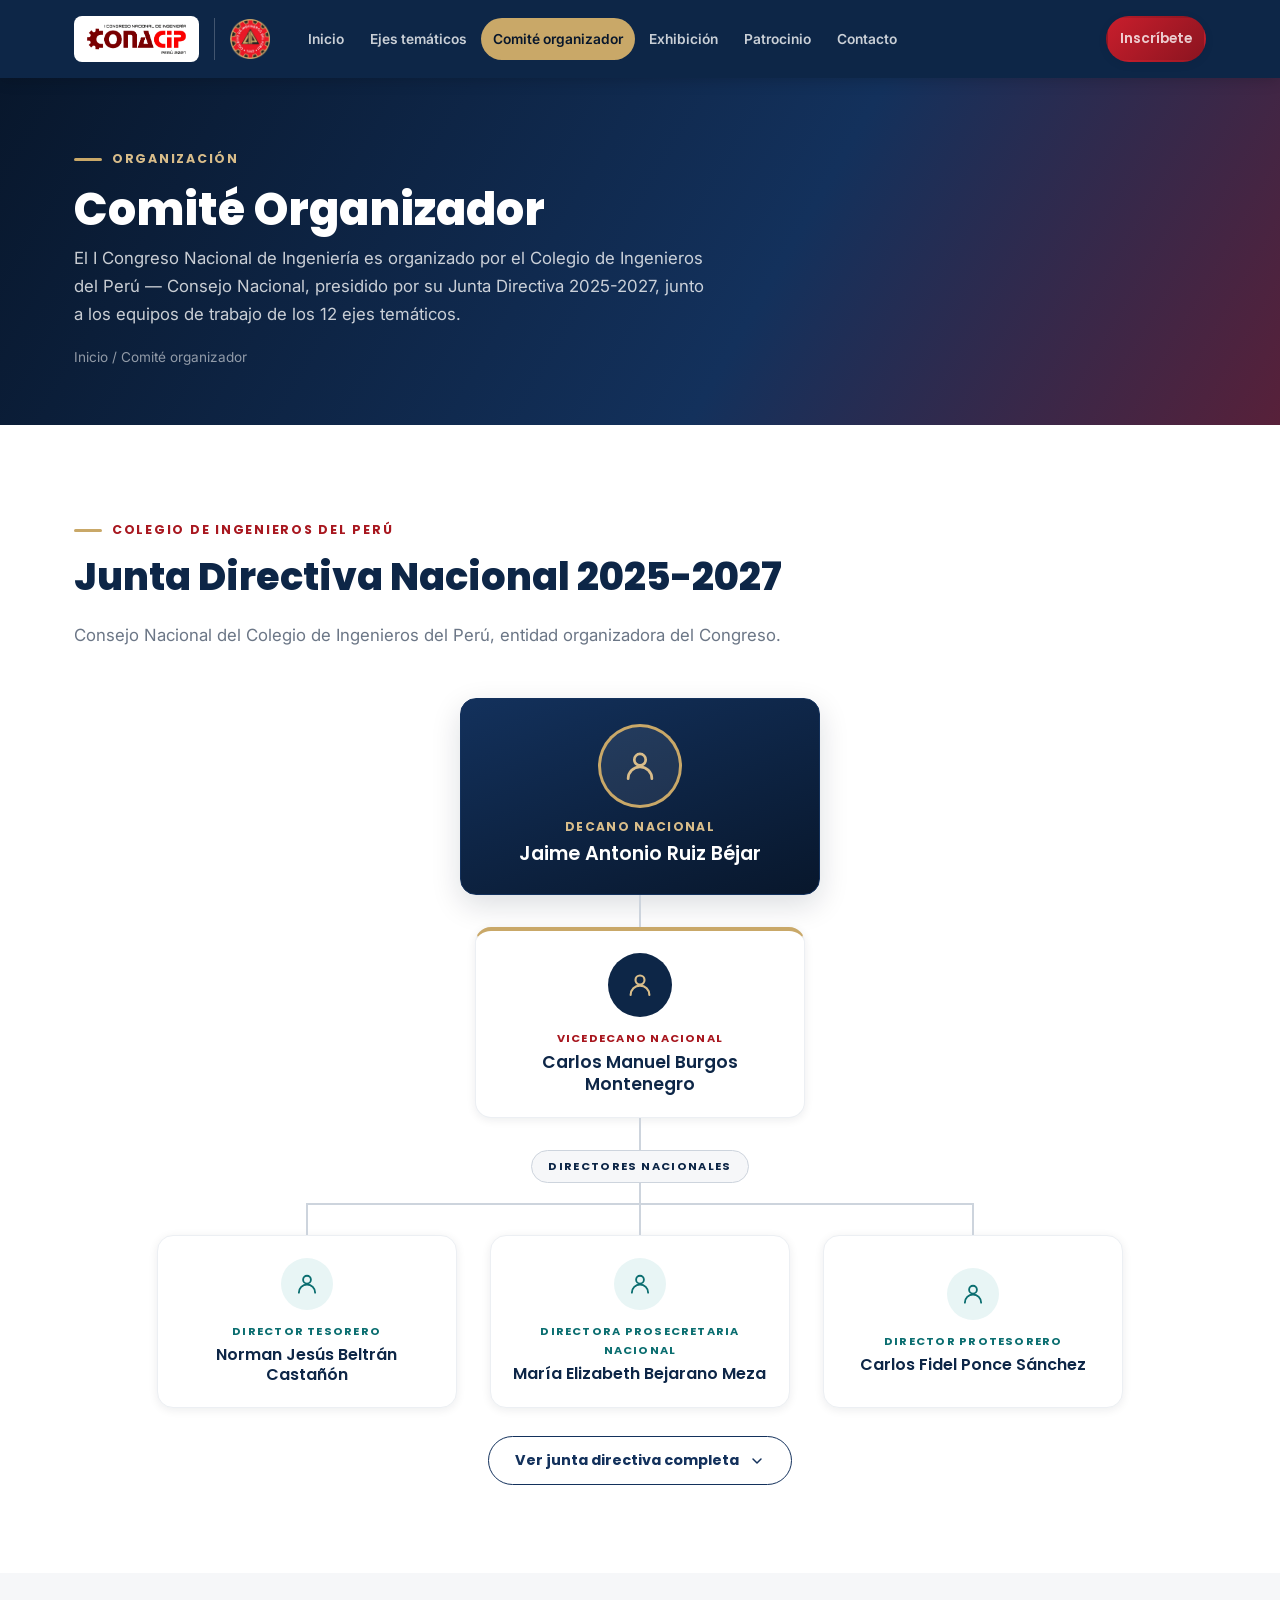
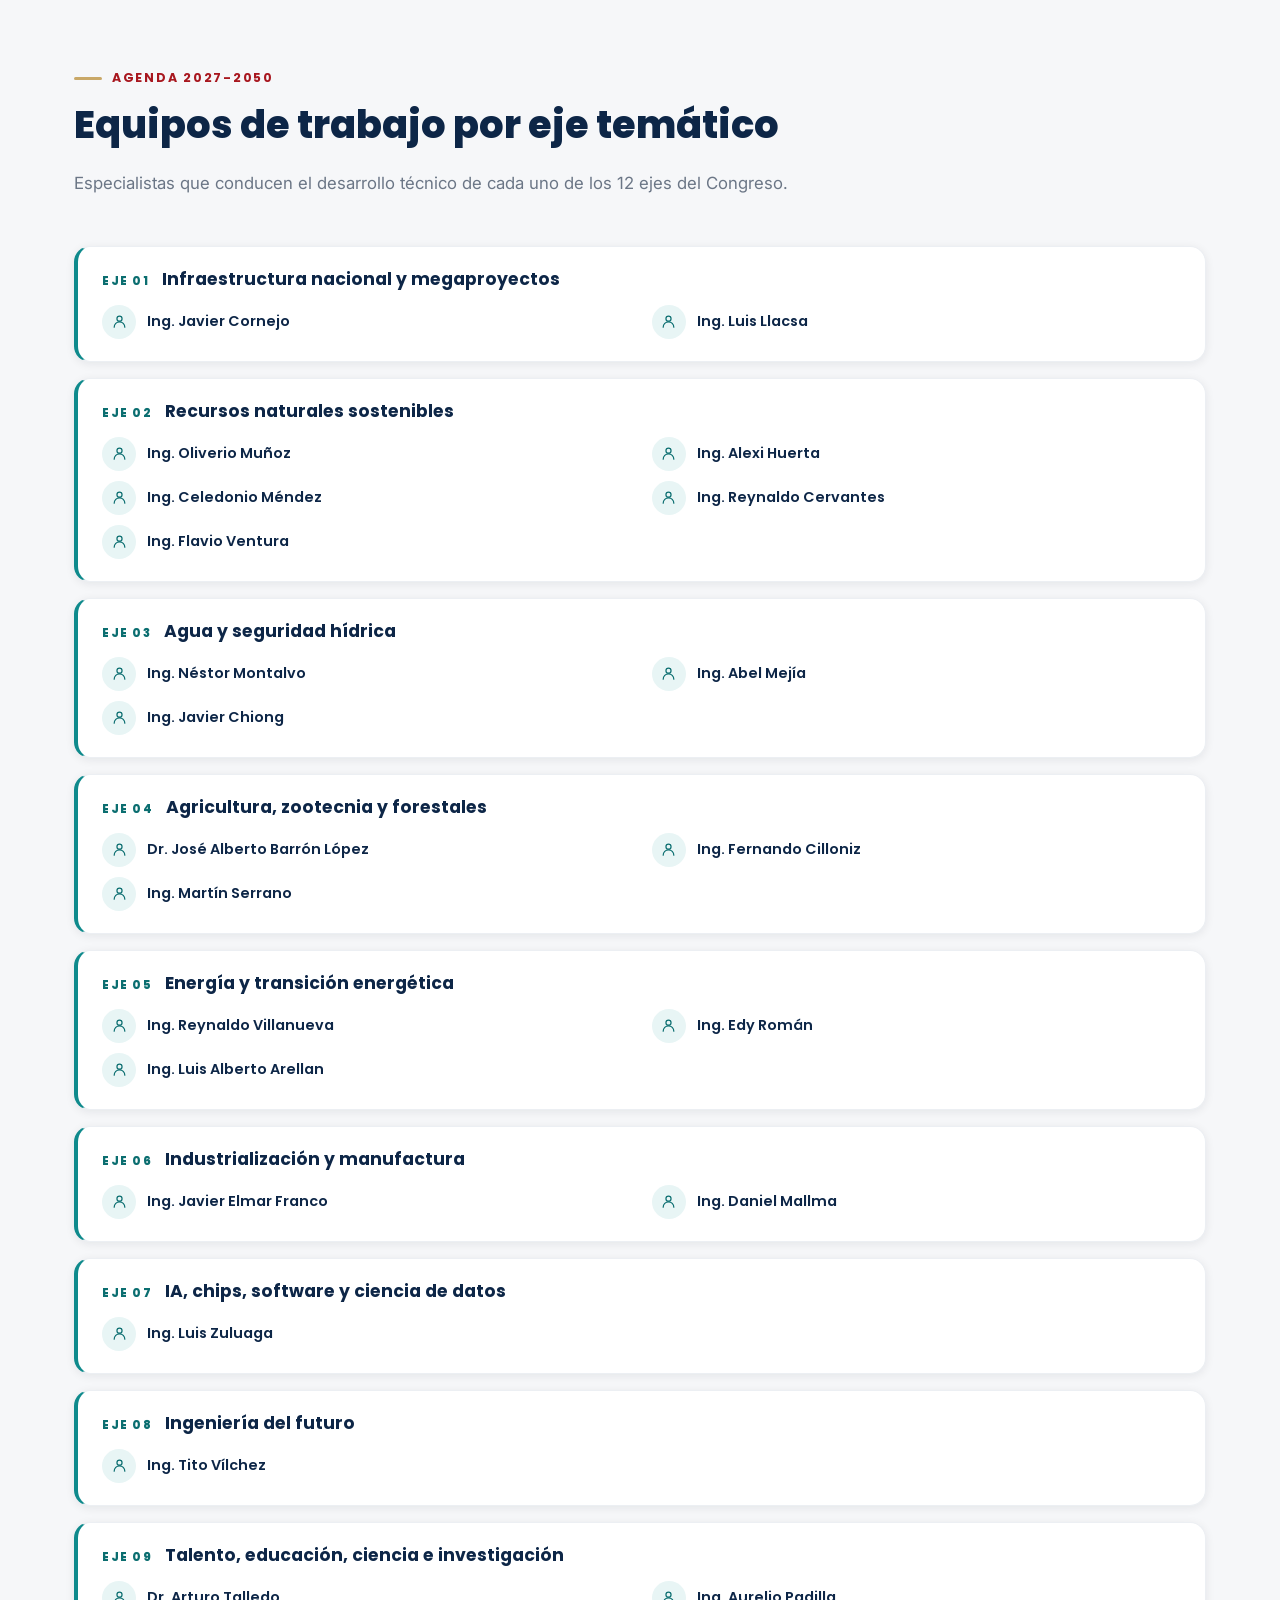
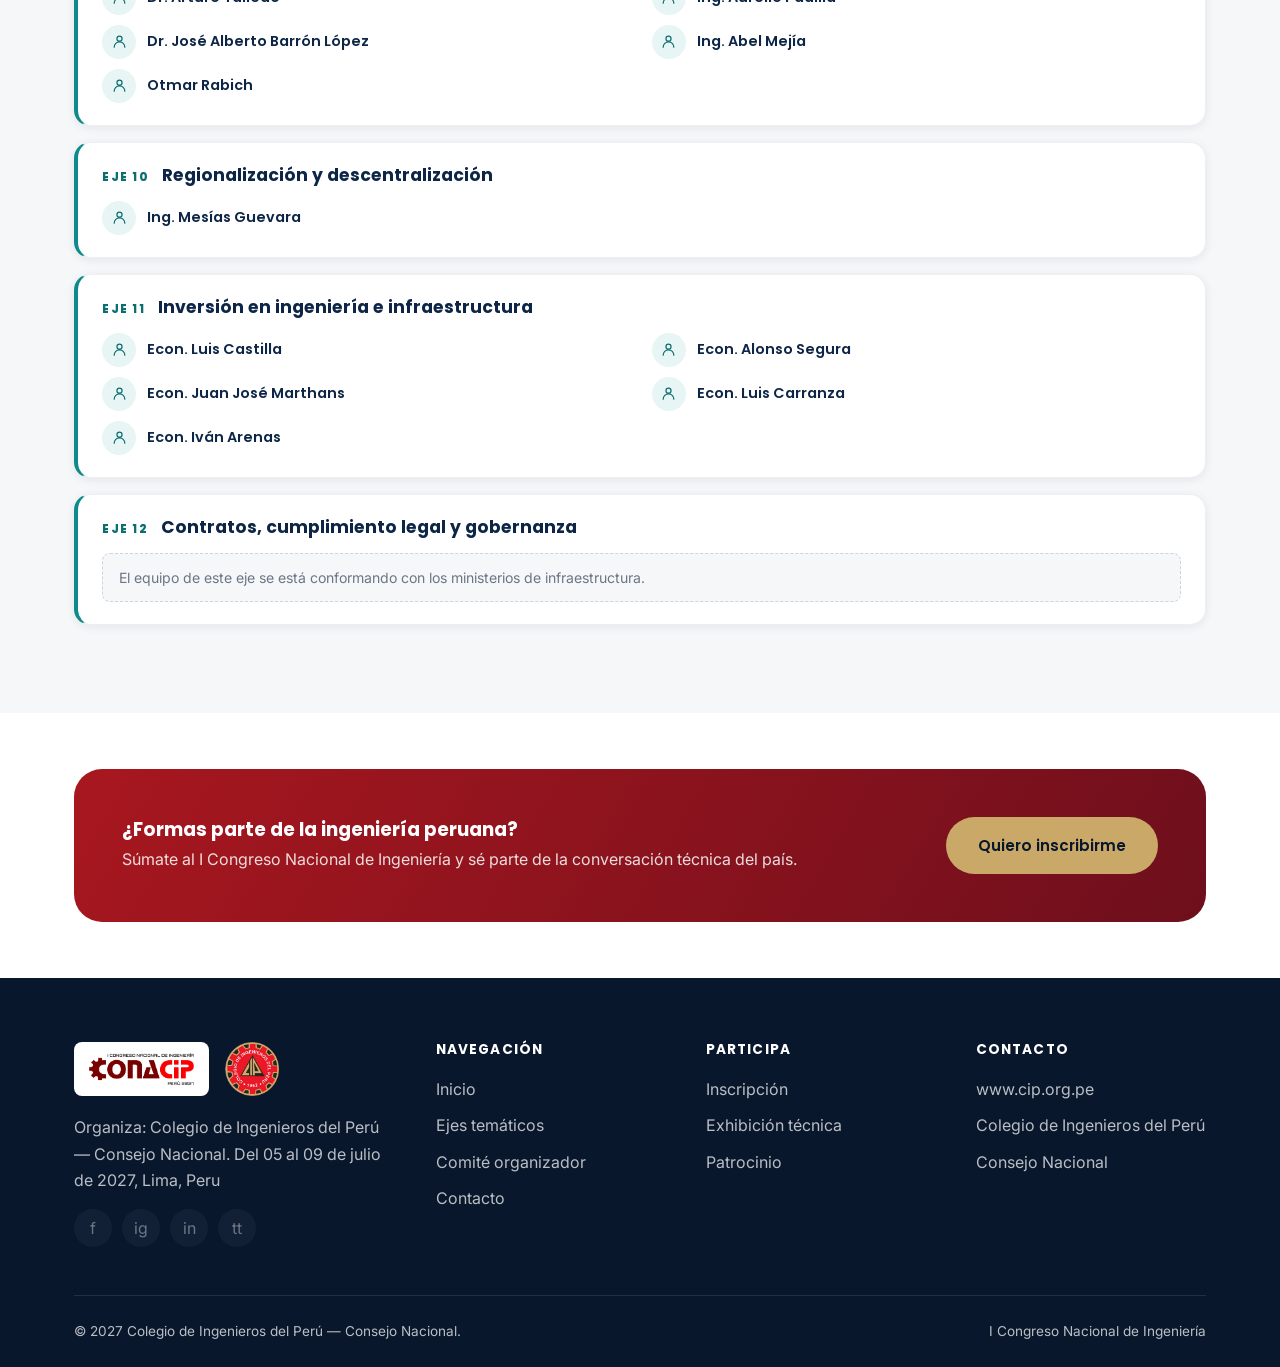
==== commit 2650bc59: "cambiosfinales" ====
--- a/comite-organizador.html
+++ b/comite-organizador.html
@@ -64,50 +64,61 @@
       <p>Consejo Nacional del Colegio de Ingenieros del Perú, entidad organizadora del Congreso.</p>
     </div>
 
-    <!-- Junta Directiva Nacional: los seis cargos nacionales -->
-    <div class="personas">
-          <div class="persona persona-lead">
-            <span class="avatar"><svg viewBox="0 0 24 24" fill="none" stroke="currentColor" stroke-width="1.7" stroke-linecap="round" stroke-linejoin="round" aria-hidden="true"><circle cx="12" cy="8" r="3.6"/><path d="M4.5 20a7.5 7.5 0 0 1 15 0"/></svg></span>
-            <div class="persona-datos">
-              <span class="persona-cargo">Decano Nacional</span>
-              <span class="persona-nombre">Jaime Antonio Ruiz Béjar</span>
-            </div>
-          </div>
-          <div class="persona persona-lead">
-            <span class="avatar"><svg viewBox="0 0 24 24" fill="none" stroke="currentColor" stroke-width="1.7" stroke-linecap="round" stroke-linejoin="round" aria-hidden="true"><circle cx="12" cy="8" r="3.6"/><path d="M4.5 20a7.5 7.5 0 0 1 15 0"/></svg></span>
-            <div class="persona-datos">
-              <span class="persona-cargo">Vicedecano Nacional</span>
-              <span class="persona-nombre">Carlos Manuel Burgos Montenegro</span>
-            </div>
-          </div>
-          <div class="persona">
-            <span class="avatar"><svg viewBox="0 0 24 24" fill="none" stroke="currentColor" stroke-width="1.7" stroke-linecap="round" stroke-linejoin="round" aria-hidden="true"><circle cx="12" cy="8" r="3.6"/><path d="M4.5 20a7.5 7.5 0 0 1 15 0"/></svg></span>
-            <div class="persona-datos">
-              <span class="persona-cargo">Directora Secretaria Nacional</span>
-              <span class="persona-nombre">Azucena Liliana Santa María Muro</span>
-            </div>
-          </div>
-          <div class="persona">
-            <span class="avatar"><svg viewBox="0 0 24 24" fill="none" stroke="currentColor" stroke-width="1.7" stroke-linecap="round" stroke-linejoin="round" aria-hidden="true"><circle cx="12" cy="8" r="3.6"/><path d="M4.5 20a7.5 7.5 0 0 1 15 0"/></svg></span>
-            <div class="persona-datos">
-              <span class="persona-cargo">Director Tesorero</span>
-              <span class="persona-nombre">Norman Jesús Beltrán Castañón</span>
-            </div>
-          </div>
-          <div class="persona">
-            <span class="avatar"><svg viewBox="0 0 24 24" fill="none" stroke="currentColor" stroke-width="1.7" stroke-linecap="round" stroke-linejoin="round" aria-hidden="true"><circle cx="12" cy="8" r="3.6"/><path d="M4.5 20a7.5 7.5 0 0 1 15 0"/></svg></span>
-            <div class="persona-datos">
-              <span class="persona-cargo">Directora Prosecretaria Nacional</span>
-              <span class="persona-nombre">María Elizabeth Bejarano Meza</span>
-            </div>
-          </div>
-          <div class="persona">
-            <span class="avatar"><svg viewBox="0 0 24 24" fill="none" stroke="currentColor" stroke-width="1.7" stroke-linecap="round" stroke-linejoin="round" aria-hidden="true"><circle cx="12" cy="8" r="3.6"/><path d="M4.5 20a7.5 7.5 0 0 1 15 0"/></svg></span>
-            <div class="persona-datos">
-              <span class="persona-cargo">Director Protesorero</span>
-              <span class="persona-nombre">Carlos Fidel Ponce Sánchez</span>
-            </div>
-          </div>
+    <!-- Junta Directiva Nacional en forma de organigrama:
+         Decano > Vicedecano > Directores -->
+    <div class="organigrama" role="list" aria-label="Organigrama de la Junta Directiva Nacional">
+      <div class="org-nivel org-nivel-1" role="listitem">
+        <div class="persona org-nodo org-decano">
+          <span class="avatar"><svg viewBox="0 0 24 24" fill="none" stroke="currentColor" stroke-width="1.7" stroke-linecap="round" stroke-linejoin="round" aria-hidden="true"><circle cx="12" cy="8" r="3.6"/><path d="M4.5 20a7.5 7.5 0 0 1 15 0"/></svg></span>
+          <div class="persona-datos">
+            <span class="persona-cargo">Decano Nacional</span>
+            <span class="persona-nombre">Jaime Antonio Ruiz Béjar</span>
+          </div>
+        </div>
+      </div>
+
+      <div class="org-nivel org-nivel-2" role="listitem">
+        <div class="persona org-nodo org-vice">
+          <span class="avatar"><svg viewBox="0 0 24 24" fill="none" stroke="currentColor" stroke-width="1.7" stroke-linecap="round" stroke-linejoin="round" aria-hidden="true"><circle cx="12" cy="8" r="3.6"/><path d="M4.5 20a7.5 7.5 0 0 1 15 0"/></svg></span>
+          <div class="persona-datos">
+            <span class="persona-cargo">Vicedecano Nacional</span>
+            <span class="persona-nombre">Carlos Manuel Burgos Montenegro</span>
+          </div>
+        </div>
+      </div>
+
+      <div class="org-nivel org-nivel-3" role="listitem">
+        <span class="org-etiqueta">Directores Nacionales</span>
+        <div class="org-ramas">
+          <div class="org-rama">
+            <div class="persona org-nodo">
+              <span class="avatar"><svg viewBox="0 0 24 24" fill="none" stroke="currentColor" stroke-width="1.7" stroke-linecap="round" stroke-linejoin="round" aria-hidden="true"><circle cx="12" cy="8" r="3.6"/><path d="M4.5 20a7.5 7.5 0 0 1 15 0"/></svg></span>
+              <div class="persona-datos">
+                <span class="persona-cargo">Director Tesorero</span>
+                <span class="persona-nombre">Norman Jesús Beltrán Castañón</span>
+              </div>
+            </div>
+          </div>
+          <div class="org-rama">
+            <div class="persona org-nodo">
+              <span class="avatar"><svg viewBox="0 0 24 24" fill="none" stroke="currentColor" stroke-width="1.7" stroke-linecap="round" stroke-linejoin="round" aria-hidden="true"><circle cx="12" cy="8" r="3.6"/><path d="M4.5 20a7.5 7.5 0 0 1 15 0"/></svg></span>
+              <div class="persona-datos">
+                <span class="persona-cargo">Directora Prosecretaria Nacional</span>
+                <span class="persona-nombre">María Elizabeth Bejarano Meza</span>
+              </div>
+            </div>
+          </div>
+          <div class="org-rama">
+            <div class="persona org-nodo">
+              <span class="avatar"><svg viewBox="0 0 24 24" fill="none" stroke="currentColor" stroke-width="1.7" stroke-linecap="round" stroke-linejoin="round" aria-hidden="true"><circle cx="12" cy="8" r="3.6"/><path d="M4.5 20a7.5 7.5 0 0 1 15 0"/></svg></span>
+              <div class="persona-datos">
+                <span class="persona-cargo">Director Protesorero</span>
+                <span class="persona-nombre">Carlos Fidel Ponce Sánchez</span>
+              </div>
+            </div>
+          </div>
+        </div>
+      </div>
     </div>
 
     <div class="ver-completo">
--- a/css/styles.css
+++ b/css/styles.css
@@ -268,9 +268,9 @@
   position: absolute;
   top: 0; right: 0; bottom: 0;
   width: 58%;
-  background-image: url("../assets/img/photo-sede-cuartel.jpg");
+  background-image: url("../assets/img/photo-sede-unalm.jpg");
   background-size: cover;
-  background-position: center 15%;
+  background-position: center 45%;
   opacity: 0.45;
   /* El borde izquierdo se disuelve, así no queda costura contra el degradado. */
   -webkit-mask-image: linear-gradient(90deg, transparent 0%, #000 48%);
--- a/css/styles-v3.css
+++ b/css/styles-v3.css
@@ -65,8 +65,8 @@
 
 body.v3 .hero-v3-grid {
   display: grid;
-  grid-template-columns: 1.14fr 0.86fr;
-  gap: 52px;
+  grid-template-columns: 1fr 1.1fr;
+  gap: 44px;
   align-items: center;
   padding: 60px 0 66px;
 }
@@ -164,7 +164,7 @@
 }
 body.v3 .hero-v3-visual .frame {
   position: relative;
-  aspect-ratio: 4 / 4.4;
+  aspect-ratio: 5 / 4;
   border-radius: var(--radius-lg);
   overflow: hidden;
   border: 3px solid rgba(255, 255, 255, 0.2);
@@ -200,9 +200,51 @@
   pointer-events: none;
 }
 
+/* Barra inferior del carrusel: Anterior | puntos | Siguiente */
+body.v3 .carousel-nav {
+  position: absolute;
+  left: 0; right: 0; bottom: 0;
+  z-index: 2;
+  display: grid;
+  grid-template-columns: 1fr auto 1fr;
+  align-items: center;
+  gap: 12px;
+  padding: 10px 12px;
+  background: rgba(8, 23, 44, 0.55);
+  backdrop-filter: blur(2px);
+  border-top: 1px solid rgba(255, 255, 255, 0.14);
+}
+
+body.v3 .carousel-arrow {
+  display: inline-flex;
+  align-items: center;
+  gap: 8px;
+  padding: 6px 10px;
+  border: 0;
+  background: none;
+  color: #fff;
+  font: inherit;
+  font-size: 0.78rem;
+  font-weight: 700;
+  letter-spacing: 0.08em;
+  text-transform: uppercase;
+  cursor: pointer;
+  border-radius: var(--radius-pill);
+  transition: color 0.2s ease, background 0.2s ease;
+}
+body.v3 .carousel-arrow.is-prev { justify-self: start; }
+body.v3 .carousel-arrow.is-next { justify-self: end; }
+body.v3 .carousel-arrow .chev { font-size: 1.15rem; line-height: 1; }
+body.v3 .carousel-arrow:hover {
+  color: var(--gold-400);
+  background: rgba(255, 255, 255, 0.1);
+}
+body.v3 .carousel-arrow:focus-visible {
+  outline: 2px solid #fff;
+  outline-offset: 2px;
+}
+
 body.v3 .carousel-dots {
-  position: absolute;
-  left: 0; right: 0; bottom: 16px;
   z-index: 2;
   display: flex;
   justify-content: center;
@@ -227,6 +269,12 @@
   outline-offset: 3px;
 }
 
+/* En pantallas angostas se dejan solo las flechas, sin la palabra */
+@media (max-width: 480px) {
+  body.v3 .carousel-arrow .txt { display: none; }
+  body.v3 .carousel-arrow .chev { font-size: 1.4rem; }
+}
+
 @media (prefers-reduced-motion: reduce) {
   body.v3 .hero-carousel img { transition: none; }
 }
@@ -273,6 +321,12 @@
 body.v3 .footer-brand .mark-badge img { height: 36px; }
 
 /* Responsive --------------------------------------------------------------- */
+
+/* En pantallas anchas el carrusel se sale del contenedor hacia el margen
+   derecho, para que las fotos de la sede se vean más largas. */
+@media (min-width: 1400px) {
+  body.v3 .hero-v3-visual { margin-right: -140px; }
+}
 
 @media (max-width: 980px) {
   /* En el menú desplegable móvil el botón vuelve a su sitio */
@@ -714,12 +768,10 @@
 
 
 /* ==========================================================================
-   CONTACTO — Formulario de Google embebido
-   El envio ocurre dentro del iframe: el visitante nunca sale de la pagina.
+   CONTACTO / INSCRIPCION — Tarjeta con cabecera y nota al pie
    ========================================================================== */
 
 body.v3 .contact-card--form {
-  /* El iframe trae su propio padding: la tarjeta solo aporta marco */
   padding: 0;
   overflow: hidden;
   display: flex;
@@ -738,93 +790,8 @@
   color: var(--gray-500);
 }
 
-/* Altura del formulario. Google Forms se sirve desde otro origen, asi que su
-   alto real no se puede medir: se fija aqui y el iframe hace scroll interno
-   si el formulario es mas largo. Ajustar este valor si cambia el formulario. */
-/* La columna derecha se ensancha a los 640px para los que Google calcula el
-   alto del formulario; asi el alto declarado abajo cuadra y no aparece una
-   segunda barra de scroll dentro del iframe. */
 body.v3 .contact-grid { grid-template-columns: 0.82fr 1.18fr; align-items: start; }
 body.v3 .contact-grid > div:first-child { position: sticky; top: 98px; }
-
-body.v3 .gform-embed {
-  /* 1115px es el alto que declara el codigo de insercion de este formulario */
-  --gform-h: 1115px;
-  position: relative;
-  height: var(--gform-h);
-  background: #fff;
-}
-
-body.v3 .gform-frame {
-  display: block;
-  width: 100%;
-  height: 100%;
-  border: 0;
-  opacity: 0;
-  transition: opacity 0.35s ease;
-}
-body.v3 .gform-embed.is-ready .gform-frame { opacity: 1; }
-
-/* Esqueleto de carga: se retira cuando el iframe dispara load */
-body.v3 .gform-skeleton {
-  position: absolute;
-  inset: 0;
-  display: flex;
-  flex-direction: column;
-  align-items: center;
-  justify-content: center;
-  gap: 14px;
-  background: #fff;
-  color: var(--gray-500);
-  font-size: 0.9rem;
-  transition: opacity 0.3s ease, visibility 0.3s ease;
-}
-body.v3 .gform-embed.is-ready .gform-skeleton {
-  opacity: 0;
-  visibility: hidden;
-}
-body.v3 .gform-skeleton .spinner {
-  width: 34px;
-  height: 34px;
-  border-radius: 50%;
-  border: 3px solid var(--gray-100);
-  border-top-color: var(--navy-800);
-  animation: gform-spin 0.9s linear infinite;
-}
-@keyframes gform-spin { to { transform: rotate(360deg); } }
-
-@media (prefers-reduced-motion: reduce) {
-  body.v3 .gform-skeleton .spinner { animation-duration: 3s; }
-  body.v3 .gform-frame { transition: none; }
-}
-
-/* Aviso cuando todavia no se ha pegado la URL del formulario */
-body.v3 .gform-pending {
-  position: absolute;
-  inset: 0;
-  display: flex;
-  flex-direction: column;
-  align-items: center;
-  justify-content: center;
-  gap: 10px;
-  padding: 32px;
-  text-align: center;
-  background: repeating-linear-gradient(45deg, var(--gray-050), var(--gray-050) 12px, #fff 12px, #fff 24px);
-  color: var(--gray-500);
-  font-size: 0.9rem;
-}
-body.v3 .gform-pending strong {
-  font-family: var(--font-head);
-  color: var(--navy-900);
-  font-size: 1rem;
-}
-body.v3 .gform-pending code {
-  font-size: 0.82rem;
-  background: var(--navy-900);
-  color: #fff;
-  padding: 3px 8px;
-  border-radius: 6px;
-}
 
 body.v3 .contact-card--form .form-note {
   margin: 0;
@@ -842,8 +809,6 @@
 @media (max-width: 640px) {
   body.v3 .contact-card--form .form-head { padding: 22px 20px 18px; }
   body.v3 .contact-card--form .form-note { padding: 14px 20px 18px; }
-  /* En pantallas estrechas los campos se apilan y el formulario crece */
-  body.v3 .gform-embed { --gform-h: 1320px; }
 }
 
 
@@ -1192,6 +1157,66 @@
   color: rgba(255,255,255,0.9);
 }
 
+/* Foto lateral con movimiento: un acercamiento lento y continuo (efecto
+   Ken Burns), un velo de color abajo y un destello que la cruza al pasar
+   el cursor, que además la levanta un poco. */
+body.v3 .eje-foto-side {
+  position: relative;
+  margin: 0;
+  aspect-ratio: 4 / 5;
+  border-radius: var(--radius-md);
+  overflow: hidden;
+  box-shadow: var(--shadow-md);
+  transition: transform 0.4s ease, box-shadow 0.4s ease;
+}
+body.v3 .eje-foto-side img {
+  width: 100%;
+  height: 100%;
+  object-fit: cover;
+  transform-origin: 60% 40%;
+  animation: eje-foto-kenburns 18s ease-in-out infinite alternate;
+}
+body.v3 .eje-foto-side::before {
+  content: "";
+  position: absolute;
+  inset: 0;
+  z-index: 1;
+  background: linear-gradient(180deg, rgba(8, 23, 44, 0) 55%, rgba(8, 23, 44, 0.45) 100%);
+  pointer-events: none;
+}
+body.v3 .eje-foto-side::after {
+  content: "";
+  position: absolute;
+  top: 0;
+  bottom: 0;
+  left: -60%;
+  z-index: 2;
+  width: 40%;
+  background: linear-gradient(100deg, rgba(255,255,255,0) 0%, rgba(255,255,255,0.35) 50%, rgba(255,255,255,0) 100%);
+  transform: skewX(-18deg);
+  pointer-events: none;
+}
+body.v3 .eje-foto-side:hover {
+  transform: translateY(-6px);
+  box-shadow: var(--shadow-lg);
+}
+body.v3 .eje-foto-side:hover::after {
+  left: 130%;
+  transition: left 0.9s ease;
+}
+
+@keyframes eje-foto-kenburns {
+  from { transform: scale(1) translate(0, 0); }
+  to   { transform: scale(1.14) translate(-3%, 2%); }
+}
+
+@media (prefers-reduced-motion: reduce) {
+  body.v3 .eje-foto-side img { animation: none; }
+  body.v3 .eje-foto-side,
+  body.v3 .eje-foto-side:hover::after { transition: none; }
+  body.v3 .eje-foto-side:hover { transform: none; }
+}
+
 /* Boton de ficha mientras el PDF no existe */
 body.v3 .btn.is-disabled {
   opacity: 0.55;
@@ -1211,36 +1236,99 @@
   padding-bottom: 26px;
   border-bottom: 1px solid var(--gray-100);
 }
-body.v3 .eje-nav-link { display: block; color: inherit; }
+/* Cada enlace es una tarjeta con marco y flecha propia, para que se vea
+   que se puede pulsar. El color sale del eje de destino: el JS le pone
+   la clase eje-tN, que redefine --e-a y --e-b dentro de la tarjeta. */
+body.v3 .eje-nav-link {
+  position: relative;
+  display: flex;
+  align-items: center;
+  gap: 14px;
+  padding: 16px 18px;
+  color: inherit;
+  background: var(--white);
+  border: 1.5px solid var(--gray-100);
+  border-radius: var(--radius-md);
+  overflow: hidden;
+  transition: border-color 0.2s ease, box-shadow 0.2s ease, transform 0.2s ease;
+}
+/* Velo del color del eje, que solo se enciende al pasar el cursor */
+body.v3 .eje-nav-link::before {
+  content: "";
+  position: absolute;
+  inset: 0;
+  background: var(--e-a);
+  opacity: 0;
+  transition: opacity 0.2s ease;
+  pointer-events: none;
+}
+body.v3 .eje-nav-link:hover {
+  border-color: var(--e-a);
+  box-shadow: var(--shadow-sm);
+  transform: translateY(-2px);
+}
+body.v3 .eje-nav-link:hover::before { opacity: 0.07; }
+body.v3 .eje-nav-link:focus-visible {
+  outline: 2px solid var(--e-b);
+  outline-offset: 2px;
+}
+
+/* La flecha va primero en "anterior" y al final en "siguiente" */
+body.v3 .eje-nav-link .flecha {
+  flex: 0 0 auto;
+  display: grid;
+  place-items: center;
+  width: 38px;
+  height: 38px;
+  border-radius: 50%;
+  background: var(--e-a);
+  color: #fff;
+  font-size: 1.1rem;
+  line-height: 1;
+  transition: transform 0.2s ease;
+}
+body.v3 .eje-nav-link .texto { display: block; min-width: 0; }
 body.v3 .eje-nav-link.align-end { text-align: right; }
-body.v3 .eje-nav-link span {
+body.v3 .eje-nav-link.align-end .texto { order: -1; margin-left: auto; }
+body.v3 .eje-nav-link:hover .flecha { transform: translateX(-3px); }
+body.v3 .eje-nav-link.align-end:hover .flecha { transform: translateX(3px); }
+
+body.v3 .eje-nav-link .texto span {
   display: block;
   font-family: var(--font-head);
   font-weight: 700;
   font-size: 0.74rem;
   letter-spacing: 0.12em;
   text-transform: uppercase;
-  color: var(--teal-600);
+  color: var(--e-b);
   margin-bottom: 4px;
 }
 body.v3 .eje-nav-link strong {
+  display: block;
   font-family: var(--font-head);
   font-size: 0.96rem;
   line-height: 1.3;
   color: var(--navy-900);
 }
-body.v3 .eje-nav-link:hover strong { color: var(--teal-600); }
+body.v3 .eje-nav-link:hover strong { color: var(--e-b); }
+
 body.v3 .eje-nav-all {
-  padding: 11px 20px;
-  border: 1.5px solid var(--gray-300);
+  padding: 13px 22px;
+  border: 1.5px solid var(--navy-800);
   border-radius: var(--radius-pill);
   font-family: var(--font-head);
   font-weight: 700;
   font-size: 0.86rem;
   color: var(--navy-800);
   white-space: nowrap;
-}
-body.v3 .eje-nav-all:hover { border-color: var(--navy-800); background: var(--navy-800); color: #fff; }
+  transition: background 0.2s ease, color 0.2s ease, box-shadow 0.2s ease;
+}
+body.v3 .eje-nav-all:hover {
+  background: var(--navy-800);
+  color: #fff;
+  box-shadow: var(--shadow-sm);
+}
+body.v3 .eje-nav-all:focus-visible { outline: 2px solid var(--navy-800); outline-offset: 3px; }
 
 /* ------------------------------------------------------------ Responsivo */
 
@@ -1253,11 +1341,17 @@
 @media (max-width: 760px) {
   body.v3 .eje-hero { padding: 34px 0 40px; }
   body.v3 .eje-hero::before { width: 70%; }
+  /* En movil el texto pasa por encima de la foto: se oscurece mas */
+  body.v3 .eje-hero-foto { width: 70%; }
+  body.v3 .eje-hero-foto::after { background: rgba(8, 23, 44, 0.72); opacity: 1; }
   body.v3 .eje-hero h1 { max-width: none; }
   body.v3 .eje-hero-sub { max-width: none; }
 
-  body.v3 .eje-nav { grid-template-columns: 1fr; gap: 18px; text-align: left; }
+  /* En una sola columna las dos tarjetas se leen igual: flecha a la
+     izquierda y texto a la derecha en ambas. */
+  body.v3 .eje-nav { grid-template-columns: 1fr; gap: 14px; text-align: left; }
   body.v3 .eje-nav-link.align-end { text-align: left; }
+  body.v3 .eje-nav-link.align-end .texto { order: 0; margin-left: 0; }
   body.v3 .eje-nav-all { justify-self: start; }
 }
 
@@ -1484,6 +1578,156 @@
   line-height: 1.25;
   color: var(--navy-900);
 }
+/* --------------------------------------- Organigrama de la Junta Directiva */
+
+body.v3 .organigrama {
+  --org-linea: var(--gray-300);
+  --org-alto: 32px;
+  display: flex;
+  flex-direction: column;
+  align-items: center;
+}
+
+body.v3 .org-nivel {
+  position: relative;
+  display: flex;
+  flex-direction: column;
+  align-items: center;
+  width: 100%;
+}
+/* Linea vertical que une cada nivel con el de arriba */
+body.v3 .org-nivel-2,
+body.v3 .org-nivel-3 { padding-top: var(--org-alto); }
+body.v3 .org-nivel-2::before,
+body.v3 .org-nivel-3::before {
+  content: "";
+  position: absolute;
+  top: 0;
+  left: 50%;
+  width: 2px;
+  height: var(--org-alto);
+  margin-left: -1px;
+  background: var(--org-linea);
+}
+
+/* Tarjetas del organigrama: retrato arriba, texto centrado */
+body.v3 .org-nodo {
+  flex-direction: column;
+  justify-content: center;
+  gap: 12px;
+  width: 100%;
+  max-width: 300px;
+  padding: 22px 20px;
+  text-align: center;
+}
+body.v3 .org-nodo .persona-cargo { margin-bottom: 5px; }
+
+/* Decano: el cargo mas alto, en azul institucional */
+body.v3 .org-decano {
+  max-width: 360px;
+  padding: 28px 24px;
+  background: linear-gradient(160deg, var(--navy-800), var(--navy-950));
+  border-color: var(--navy-800);
+  box-shadow: var(--shadow-md);
+}
+body.v3 .org-decano:hover { border-color: var(--gold-500); }
+body.v3 .org-decano .avatar {
+  width: 78px;
+  height: 78px;
+  background: rgba(255, 255, 255, 0.08);
+  color: var(--gold-400);
+  box-shadow: 0 0 0 3px var(--gold-500);
+}
+body.v3 .org-decano .avatar svg { width: 38px; height: 38px; }
+body.v3 .org-decano .persona-cargo { color: var(--gold-400); font-size: 0.76rem; }
+body.v3 .org-decano .persona-nombre { color: #fff; font-size: 1.2rem; }
+
+/* Vicedecano: segundo nivel, con filete dorado */
+body.v3 .org-vice {
+  max-width: 330px;
+  border-top: 4px solid var(--gold-500);
+}
+body.v3 .org-vice .avatar {
+  width: 64px;
+  height: 64px;
+  background: var(--navy-900);
+  color: var(--gold-400);
+}
+body.v3 .org-vice .avatar svg { width: 30px; height: 30px; }
+body.v3 .org-vice .persona-cargo { color: var(--red-700); }
+body.v3 .org-vice .persona-nombre { font-size: 1.08rem; }
+
+/* Rotulo del tercer nivel */
+body.v3 .org-etiqueta {
+  position: relative;
+  z-index: 1;
+  padding: 6px 16px;
+  font-family: var(--font-head);
+  font-weight: 700;
+  font-size: 0.7rem;
+  letter-spacing: 0.12em;
+  text-transform: uppercase;
+  color: var(--navy-900);
+  background: var(--gray-050);
+  border: 1px solid var(--gray-300);
+  border-radius: 999px;
+}
+
+/* Ramas de los directores: barra horizontal + bajada a cada tarjeta */
+body.v3 .org-ramas {
+  position: relative;
+  display: grid;
+  grid-template-columns: repeat(3, 1fr);
+  width: 100%;
+  max-width: 1000px;
+  padding-top: 20px;
+}
+body.v3 .org-ramas::before {
+  content: "";
+  position: absolute;
+  top: 0;
+  left: 50%;
+  width: 2px;
+  height: 20px;
+  margin-left: -1px;
+  background: var(--org-linea);
+}
+body.v3 .org-rama {
+  position: relative;
+  display: flex;
+  justify-content: center;
+  padding: var(--org-alto) 10px 0;
+}
+body.v3 .org-rama::before {
+  content: "";
+  position: absolute;
+  top: 0;
+  left: 50%;
+  width: 2px;
+  height: var(--org-alto);
+  margin-left: -1px;
+  background: var(--org-linea);
+}
+body.v3 .org-rama::after {
+  content: "";
+  position: absolute;
+  top: 0;
+  left: 0;
+  right: 0;
+  height: 2px;
+  background: var(--org-linea);
+}
+body.v3 .org-rama:first-child::after { left: 50%; }
+body.v3 .org-rama:last-child::after { right: 50%; }
+
+@media (max-width: 760px) {
+  body.v3 .organigrama { --org-alto: 24px; }
+  body.v3 .org-ramas { grid-template-columns: 1fr; }
+  body.v3 .org-rama::after { display: none; }
+  body.v3 .org-rama + .org-rama { padding-top: 16px; }
+  body.v3 .org-rama + .org-rama::before { height: 16px; }
+}
+
 /* ------------------------------------------- Boton y panel "ver completo" */
 
 body.v3 .ver-completo {
@@ -1711,146 +1955,94 @@
 }
 
 /* ==========================================================================
-   CONTACTO — Selector de motivo antes del formulario
+   CONTACTO — Canales directos (WhatsApp, teléfono y correo)
    ========================================================================== */
 
-body.v3 .form-opciones {
-  display: grid;
-  grid-template-columns: repeat(3, 1fr);
-  gap: 10px;
-  padding: 18px 20px;
-  border-bottom: 1px solid var(--gray-100);
-  background: var(--gray-050);
-}
-
-body.v3 .form-opciones button {
+body.v3 .canales {
   display: flex;
   flex-direction: column;
-  align-items: flex-start;
-  gap: 4px;
-  padding: 14px 14px 13px;
-  text-align: left;
+  gap: 12px;
+  padding: 22px 24px;
+}
+
+/* Flex con wrap: si el dato no cabe junto a los botones (el correo es
+   largo), los botones bajan a una segunda linea en vez de partir el texto. */
+body.v3 .canal {
+  display: flex;
+  flex-wrap: wrap;
+  align-items: center;
+  gap: 14px 16px;
+  padding: 16px 18px;
   background: #fff;
   border: 1.5px solid var(--gray-300);
   border-radius: var(--radius-md);
-  transition: border-color 0.18s ease, box-shadow 0.18s ease, background 0.18s ease;
-}
-body.v3 .form-opciones button:hover {
-  border-color: var(--teal-400);
-  box-shadow: var(--shadow-sm);
-}
-body.v3 .form-opciones button:focus-visible {
-  outline: 2px solid var(--navy-800);
-  outline-offset: 2px;
-}
-
-body.v3 .form-opciones .ico {
+  transition: border-color 0.18s ease, box-shadow 0.18s ease;
+}
+body.v3 .canal:hover { border-color: var(--teal-400); box-shadow: var(--shadow-sm); }
+
+body.v3 .canal .ico {
   display: inline-flex;
   align-items: center;
   justify-content: center;
-  width: 34px;
-  height: 34px;
-  margin-bottom: 4px;
+  width: 44px;
+  height: 44px;
   border-radius: var(--radius-sm);
   background: var(--teal-050);
   color: var(--teal-600);
 }
-body.v3 .form-opciones .ico svg { width: 18px; height: 18px; }
-
-body.v3 .form-opciones b {
+body.v3 .canal .ico svg { width: 22px; height: 22px; }
+body.v3 .canal--wa .ico { background: #e7f8ee; color: #1a9e4b; }
+
+body.v3 .canal-texto { flex: 1 1 auto; min-width: 0; }
+body.v3 .canal-texto small {
+  display: block;
+  font-size: 0.76rem;
+  font-weight: 600;
+  letter-spacing: 0.04em;
+  text-transform: uppercase;
+  color: var(--gray-500);
+}
+body.v3 .canal-texto b {
+  display: block;
   font-family: var(--font-head);
   font-weight: 700;
-  font-size: 0.95rem;
+  font-size: 1.05rem;
   color: var(--navy-900);
-}
-body.v3 .form-opciones .det {
-  font-size: 0.78rem;
-  line-height: 1.35;
-  color: var(--gray-500);
-}
-
-/* Opcion elegida */
-body.v3 .form-opciones button[aria-pressed="true"] {
-  border-color: var(--navy-800);
-  background: var(--navy-900);
-}
-body.v3 .form-opciones button[aria-pressed="true"] b { color: #fff; }
-body.v3 .form-opciones button[aria-pressed="true"] .det { color: rgba(255, 255, 255, 0.72); }
-body.v3 .form-opciones button[aria-pressed="true"] .ico {
-  background: var(--gold-400);
-  color: var(--navy-900);
-}
-
-/* Mientras no se elige, la caja es baja: no tiene sentido reservar 1115px
-   de alto para un formulario que aun no se ha cargado. */
-body.v3 .gform-embed:not(.tiene-form) { height: auto; }
-
-body.v3 .gform-elegir {
-  display: flex;
-  flex-direction: column;
-  align-items: center;
-  justify-content: center;
-  gap: 10px;
-  padding: 44px 24px;
-  color: var(--gray-500);
-  text-align: center;
-}
-body.v3 .gform-elegir svg { width: 26px; height: 26px; color: var(--gray-300); }
-body.v3 .gform-elegir p { margin: 0; font-size: 0.92rem; }
-
-@media (max-width: 560px) {
-  /* Apiladas: en una fila de tres no cabe el texto de apoyo */
-  body.v3 .form-opciones { grid-template-columns: 1fr; padding: 14px; }
-  body.v3 .form-opciones button {
-    flex-direction: row;
-    align-items: center;
-    gap: 12px;
-    flex-wrap: wrap;
-  }
-  body.v3 .form-opciones .ico { margin-bottom: 0; }
-  body.v3 .form-opciones .det { flex-basis: 100%; }
-}
-
-/* La opcion de Inscripcion no abre formulario: lleva a su propia pagina.
-   Se ve como las demas, pero con flecha y sin estado "elegido". */
-body.v3 .form-opciones .es-enlace {
-  display: flex;
-  flex-direction: column;
-  align-items: flex-start;
-  gap: 4px;
-  padding: 14px 14px 13px;
+  overflow-wrap: anywhere;
+}
+
+body.v3 .canal-acciones { display: flex; gap: 8px; flex-wrap: wrap; margin-left: auto; }
+
+body.v3 .canal-btn {
+  display: inline-flex;
+  align-items: center;
+  gap: 7px;
+  padding: 9px 14px;
+  font-size: 0.86rem;
+  font-weight: 600;
+  white-space: nowrap;
+  color: var(--navy-800);
   background: #fff;
-  border: 1.5px solid var(--gray-300);
-  border-radius: var(--radius-md);
-  color: inherit;
-  transition: border-color 0.18s ease, box-shadow 0.18s ease;
-}
-body.v3 .form-opciones .es-enlace:hover {
-  border-color: var(--teal-400);
-  box-shadow: var(--shadow-sm);
-}
-body.v3 .form-opciones .es-enlace b {
-  display: inline-flex;
-  align-items: center;
-  gap: 7px;
-}
-body.v3 .form-opciones .es-enlace .flecha {
-  width: 14px;
-  height: 14px;
-  color: var(--teal-600);
-  transition: transform 0.2s ease;
-}
-body.v3 .form-opciones .es-enlace:hover .flecha { transform: translateX(3px); }
-
-@media (max-width: 560px) {
-  body.v3 .form-opciones .es-enlace {
-    flex-direction: row;
-    align-items: center;
-    gap: 12px;
-    flex-wrap: wrap;
-  }
-  body.v3 .form-opciones .es-enlace .ico { margin-bottom: 0; }
-  body.v3 .form-opciones .es-enlace .det { flex-basis: 100%; }
+  border: 1.5px solid var(--navy-800);
+  border-radius: var(--radius-pill);
+  cursor: pointer;
+  transition: background 0.18s ease, color 0.18s ease, border-color 0.18s ease;
+}
+body.v3 .canal-btn svg { width: 16px; height: 16px; flex-shrink: 0; }
+body.v3 .canal-btn:hover { background: var(--navy-900); color: #fff; }
+body.v3 .canal-btn:focus-visible { outline: 2px solid var(--navy-800); outline-offset: 2px; }
+
+body.v3 .canal-btn--wa { background: #25d366; border-color: #25d366; color: #fff; }
+body.v3 .canal-btn--wa:hover { background: #1a9e4b; border-color: #1a9e4b; color: #fff; }
+
+/* Confirmación breve tras copiar */
+body.v3 .canal-btn.copiado { background: var(--teal-600); border-color: var(--teal-600); color: #fff; }
+
+@media (max-width: 640px) {
+  body.v3 .canales { padding: 16px; }
+  body.v3 .canal { gap: 12px 14px; }
+  body.v3 .canal-acciones { flex-basis: 100%; margin-left: 0; }
+  body.v3 .canal-btn { flex: 1; justify-content: center; }
 }
 
 /* Logo del evento dentro de la cabecera de pagina ---------------------------
@@ -1945,14 +2137,34 @@
 }
 body.v3 .eje-hero-motivo svg { width: 100%; height: 100%; display: block; }
 
+/* Foto del eje: ocupa la misma cuna diagonal y la tapa */
+body.v3 .eje-hero-foto {
+  position: absolute;
+  inset: 0 0 0 auto;
+  z-index: 0;
+  width: 52%;
+  background-size: cover;
+  background-position: center;
+  clip-path: polygon(22% 0, 100% 0, 100% 100%, 0 100%);
+}
+/* Velo con el tono del eje: amarra la foto a la paleta y la funde con el
+   azul del lado del texto */
+body.v3 .eje-hero-foto::after {
+  content: "";
+  position: absolute;
+  inset: 0;
+  background: linear-gradient(100deg, var(--e-b) 0%, rgba(8, 23, 44, 0.45) 55%, rgba(8, 23, 44, 0.12) 100%);
+  opacity: 0.88;
+}
+
 /* Acentos de la ficha, ahora con el color del eje --------------------------- */
 
 body.v3 .eje-block h2 { color: var(--e-b); }
 body.v3 .eje-objetivo { border-left-color: var(--e-a); }
 body.v3 .eje-alcance li span { background: var(--e-a); }
 body.v3 .eje-metas span { color: var(--e-b); }
-body.v3 .eje-nav-link span { color: var(--e-b); }
-body.v3 .eje-nav-link:hover strong { color: var(--e-b); }
+/* Las tarjetas de anterior/siguiente llevan su propio color: cada una
+   recibe la clase del eje al que apunta, no la del eje que se está viendo. */
 
 @media (max-width: 1040px) {
   body.v3 .eje-hero-motivo { width: 330px; height: 330px; right: -50px; }
@@ -1977,3 +2189,387 @@
 body.v3 .eje-tile::before { background: linear-gradient(90deg, var(--e-a), var(--e-b)); }
 body.v3 .eje-tile:hover { border-color: var(--e-a); }
 body.v3 .eje-tile:hover .eje-tile-cta { color: var(--e-b); }
+
+/* ==========================================================================
+   PLANO DE EXHIBICIÓN (exhibicion.html)
+   El color no lo da la zona sino la situación del módulo: de un vistazo se
+   ve cuál está libre, cuál apartado y cuál ocupado. El tipo se distingue
+   por el tamaño: cada módulo está dibujado a escala.
+   ========================================================================== */
+
+body.v3 {
+  --pl-libre: var(--teal-500);
+  --pl-reserva: var(--gold-500);
+  --pl-ocupado: var(--navy-800);
+  /* Piso del recinto: es grass, por eso va en verde */
+  --pl-cesped: #9fcf7f;
+}
+
+/* El plano necesita más ancho que el resto de la página: esta sección
+   rompe el contenedor de 1180 px y se estira hasta 1760 px. */
+body.v3 .plano-seccion .container { max-width: 1760px; }
+
+/* ------------------------------------------------- Leyenda y filtros ----- */
+
+body.v3 .plano-barra {
+  display: flex;
+  flex-wrap: wrap;
+  justify-content: space-between;
+  align-items: center;
+  gap: 18px;
+  margin-bottom: 22px;
+}
+
+body.v3 .plano-leyenda {
+  display: flex;
+  flex-wrap: wrap;
+  align-items: center;
+  gap: 18px;
+  margin: 0;
+  padding: 0;
+  list-style: none;
+  font-size: 0.9rem;
+}
+body.v3 .plano-leyenda li { display: flex; align-items: center; gap: 8px; }
+body.v3 .plano-leyenda strong {
+  font-family: var(--font-head);
+  color: var(--navy-900);
+}
+body.v3 .plano-leyenda .total {
+  padding-left: 18px;
+  border-left: 1px solid var(--gray-300);
+  color: var(--gray-500);
+}
+body.v3 .plano-leyenda .marca {
+  width: 16px;
+  height: 16px;
+  border-radius: 4px;
+  flex-shrink: 0;
+}
+body.v3 .plano-leyenda .marca.es-disponible {
+  background: var(--white);
+  border: 2px dashed var(--pl-libre);
+}
+body.v3 .plano-leyenda .marca.es-reservado { background: var(--pl-reserva); }
+body.v3 .plano-leyenda .marca.es-ocupado { background: var(--pl-ocupado); }
+
+body.v3 .plano-filtros {
+  display: flex;
+  flex-wrap: wrap;
+  align-items: center;
+  gap: 12px;
+}
+body.v3 .plano-chips { display: flex; flex-wrap: wrap; gap: 6px; }
+body.v3 .plano-chips button {
+  padding: 8px 15px;
+  border: 1.5px solid var(--gray-300);
+  border-radius: var(--radius-pill);
+  background: var(--white);
+  font-family: var(--font-head);
+  font-weight: 600;
+  font-size: 0.82rem;
+  color: var(--gray-700);
+  cursor: pointer;
+  transition: background 0.2s ease, border-color 0.2s ease, color 0.2s ease;
+}
+body.v3 .plano-chips button:hover { border-color: var(--navy-800); color: var(--navy-900); }
+body.v3 .plano-chips button[aria-pressed="true"] {
+  background: var(--navy-800);
+  border-color: var(--navy-800);
+  color: #fff;
+}
+
+body.v3 .plano-select {
+  display: flex;
+  align-items: center;
+  gap: 8px;
+  font-size: 0.82rem;
+  color: var(--gray-500);
+}
+body.v3 .plano-select select {
+  padding: 8px 12px;
+  border: 1.5px solid var(--gray-300);
+  border-radius: var(--radius-pill);
+  background: var(--white);
+  font-family: var(--font-body);
+  font-size: 0.82rem;
+  color: var(--gray-700);
+}
+
+/* ---------------------------------------------------------- Armazón ------ */
+
+/* El plano ocupa todo el ancho y la ficha va debajo: el recinto es muy
+   alargado y al costado de la ficha quedaba demasiado chico. */
+body.v3 .plano-wrap {
+  display: grid;
+  grid-template-columns: minmax(0, 1fr);
+  gap: 24px;
+  align-items: start;
+}
+body.v3 .plano-ficha { max-width: 520px; }
+
+/* El plano no se encoge: por debajo de su ancho mínimo se desplaza de lado,
+   que es preferible a deformar la planta. */
+body.v3 .plano-lienzo {
+  min-width: 0;
+  overflow-x: auto;
+  padding-bottom: 6px;
+}
+/* Lo enciende js/plano.js solo cuando el plano de verdad no entra */
+body.v3 .plano-scroll-aviso {
+  display: none;
+  margin: 0 0 8px;
+  font-size: 0.78rem;
+  color: var(--gray-500);
+}
+body.v3 .plano-lienzo.se-desplaza .plano-scroll-aviso { display: block; }
+
+body.v3 .plano-mapa {
+  min-width: 1400px;
+  padding: 20px;
+  background: var(--white);
+  border: 2px solid var(--navy-900);
+  border-radius: var(--radius-md);
+}
+
+/* El recinto guarda la proporción del plano (80.40 × 25.20 m): todo
+   lo de adentro va posicionado en porcentaje, así nada se deforma. */
+body.v3 .plano-recinto {
+  position: relative;
+  width: 100%;
+  aspect-ratio: 80.4 / 25.2;
+}
+body.v3 .plano-trazado {
+  position: absolute;
+  inset: 0;
+  width: 100%;
+  height: 100%;
+  overflow: visible;
+}
+/* El SVG usa metros como unidad: los trazos se fijan en px para que no
+   engorden ni adelgacen con el ancho del plano. */
+body.v3 .plano-piso {
+  fill: var(--pl-cesped);
+  stroke: var(--navy-900);
+  stroke-width: 2px;
+  vector-effect: non-scaling-stroke;
+}
+body.v3 .plano-portico {
+  stroke: var(--red-700);
+  stroke-width: 7px;
+  stroke-linecap: round;
+  vector-effect: non-scaling-stroke;
+}
+/* Aquí 1px equivale a 1 m del plano */
+body.v3 .plano-portico-rotulo {
+  font-family: var(--font-head);
+  font-weight: 700;
+  font-size: 0.8px;
+  letter-spacing: 0.08px;
+  text-transform: uppercase;
+  text-anchor: middle;
+  fill: var(--red-700);
+}
+
+/* -------------------------------------------------------- Servicios ------ */
+
+/* Todo lo que no se alquila: recesos de café, árbol y monumento. */
+body.v3 .plano-servicio {
+  position: absolute;
+  display: grid;
+  place-items: center;
+  padding: 4px;
+  border-radius: var(--radius-sm);
+  background: var(--gray-100);
+  border: 1px solid var(--gray-300);
+  font-family: var(--font-head);
+  font-weight: 600;
+  font-size: 0.66rem;
+  line-height: 1.2;
+  text-align: center;
+  text-transform: uppercase;
+  letter-spacing: 0.06em;
+  color: var(--gray-500);
+}
+body.v3 .plano-servicio.es-vertical {
+  writing-mode: vertical-rl;
+  letter-spacing: 0.12em;
+}
+body.v3 .zona-arbol {
+  background: repeating-linear-gradient(45deg, var(--gray-100) 0 4px, var(--gray-050) 4px 8px);
+}
+body.v3 .zona-monumento {
+  border-radius: 50%;
+  border-style: dashed;
+  background: var(--white);
+}
+
+/* ----------------------------------------------------------- Celdas ------ */
+
+body.v3 .plano-celda {
+  position: relative;
+  display: flex;
+  flex-direction: column;
+  justify-content: center;
+  gap: 3px;
+  min-height: 62px;
+  padding: 8px 5px;
+  border-radius: var(--radius-sm);
+  border: 1.5px solid transparent;
+  font-family: var(--font-head);
+  font-size: 0.78rem;
+  line-height: 1.15;
+  text-align: center;
+  cursor: pointer;
+  overflow: hidden;
+  transition: transform 0.15s ease, box-shadow 0.15s ease, opacity 0.2s ease;
+}
+body.v3 .plano-celda-cod { font-weight: 700; letter-spacing: 0.04em; }
+body.v3 .plano-celda-emp {
+  font-family: var(--font-body);
+  font-size: 0.68rem;
+  font-weight: 500;
+  line-height: 1.2;
+  opacity: 0.85;
+  /* Un nombre largo se corta en dos líneas en vez de estirar la celda */
+  display: -webkit-box;
+  -webkit-line-clamp: 2;
+  -webkit-box-orient: vertical;
+  overflow: hidden;
+  overflow-wrap: anywhere;
+}
+
+body.v3 .plano-celda.es-disponible {
+  background: var(--white);
+  border-color: var(--pl-libre);
+  border-style: dashed;
+  color: var(--teal-600);
+}
+body.v3 .plano-celda.es-reservado {
+  background: var(--pl-reserva);
+  border-color: var(--gold-500);
+  color: var(--navy-950);
+}
+body.v3 .plano-celda.es-ocupado {
+  background: var(--pl-ocupado);
+  border-color: var(--navy-900);
+  color: #fff;
+}
+
+body.v3 .plano-celda:hover {
+  transform: translateY(-2px);
+  box-shadow: var(--shadow-sm);
+  z-index: 1;
+}
+body.v3 .plano-celda:focus-visible { outline: 2px solid var(--red-700); outline-offset: 2px; }
+body.v3 .plano-celda.is-sel {
+  box-shadow: 0 0 0 3px var(--red-600);
+  z-index: 2;
+}
+/* Lo que el filtro deja fuera se apaga, pero sigue dibujado para no perder
+   la referencia de dónde estaba. */
+body.v3 .plano-celda.is-apagado { opacity: 0.18; }
+body.v3 .plano-celda.is-apagado:hover { transform: none; box-shadow: none; }
+
+/* Dentro del recinto cada módulo va a escala: sin alto mínimo ni relleno,
+   que en los de 2 × 2 m apenas cabe el código. */
+body.v3 .plano-recinto .plano-celda {
+  position: absolute;
+  min-height: 0;
+  padding: 2px;
+  gap: 1px;
+  align-items: center;
+  font-size: 0.72rem;
+  /* Pegados en fila: borde fino y sin esquinas redondeadas, para que los
+     bordes de los vecinos se monten en una sola línea. */
+  border-width: 1px;
+  border-radius: 0;
+}
+
+body.v3 .plano-visibles {
+  margin: 12px 0 0;
+  font-size: 0.82rem;
+  color: var(--gray-500);
+}
+
+/* ------------------------------------------------------------- Ficha ----- */
+
+body.v3 .plano-panel { position: static; }
+body.v3 .plano-ficha {
+  padding: 22px;
+  background: var(--white);
+  border: 1px solid var(--gray-100);
+  border-radius: var(--radius-md);
+  box-shadow: var(--shadow-sm);
+}
+body.v3 .plano-ficha h3 {
+  margin: 10px 0 14px;
+  font-size: 1.6rem;
+  color: var(--navy-900);
+}
+body.v3 .plano-ficha-vacia { margin: 0; font-size: 0.9rem; color: var(--gray-500); }
+body.v3 .plano-ficha-estado {
+  display: inline-block;
+  padding: 5px 13px;
+  border-radius: var(--radius-pill);
+  font-family: var(--font-head);
+  font-weight: 700;
+  font-size: 0.7rem;
+  letter-spacing: 0.1em;
+  text-transform: uppercase;
+}
+body.v3 .plano-ficha-estado.es-disponible {
+  background: var(--teal-050);
+  color: var(--teal-600);
+}
+body.v3 .plano-ficha-estado.es-reservado {
+  background: var(--gold-400);
+  color: var(--navy-950);
+}
+body.v3 .plano-ficha-estado.es-ocupado {
+  background: var(--navy-800);
+  color: #fff;
+}
+
+body.v3 .plano-ficha-datos {
+  display: grid;
+  grid-template-columns: auto 1fr;
+  gap: 7px 14px;
+  margin: 0 0 18px;
+  font-size: 0.88rem;
+}
+body.v3 .plano-ficha-datos dt {
+  font-family: var(--font-head);
+  font-weight: 600;
+  font-size: 0.72rem;
+  letter-spacing: 0.06em;
+  text-transform: uppercase;
+  color: var(--gray-500);
+}
+body.v3 .plano-ficha-datos dd { margin: 0; color: var(--navy-900); }
+body.v3 .plano-ficha-nota {
+  margin: 0;
+  padding: 12px 14px;
+  background: var(--gray-050);
+  border-radius: var(--radius-sm);
+  font-size: 0.84rem;
+  color: var(--gray-500);
+}
+
+body.v3 .plano-nota {
+  margin-top: 20px;
+  font-size: 0.8rem;
+  color: var(--gray-500);
+}
+
+/* --------------------------------------------------------- Responsivo --- */
+
+
+@media (max-width: 760px) {
+  body.v3 .plano-barra { flex-direction: column; align-items: flex-start; }
+}
+
+@media (prefers-reduced-motion: reduce) {
+  body.v3 .plano-celda { transition: none; }
+  body.v3 .plano-celda:hover { transform: none; }
+}
